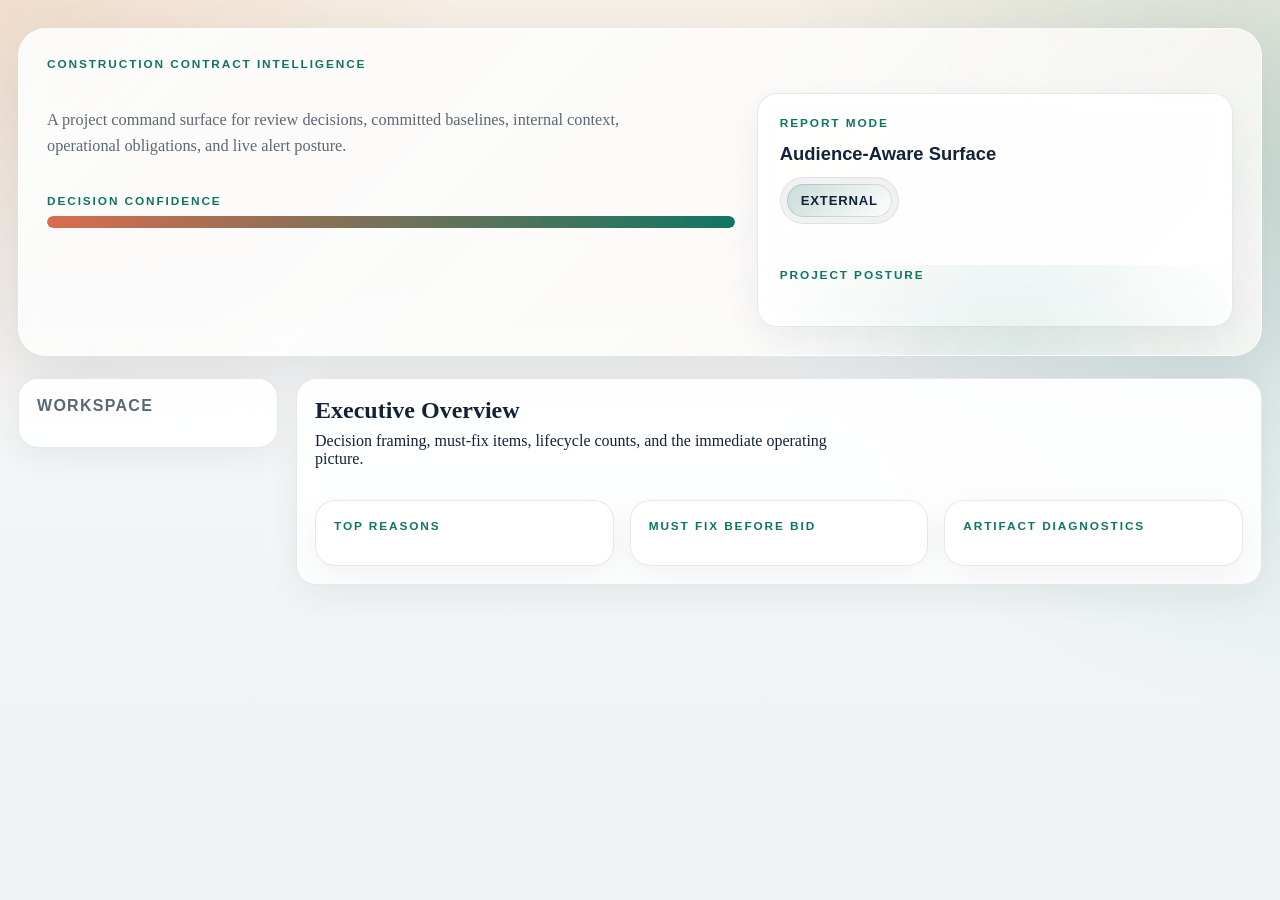
==== demo_site/generated/cases/caltrans_cmgc_context/dashboard.html @ 8128413a "DemoSurface" ====
<!DOCTYPE html>
<html lang="en">
<head>
  <meta charset="utf-8">
  <meta name="viewport" content="width=device-width, initial-scale=1">
  <title>Contract Intelligence Dashboard</title>
  <style>
    :root {
      color-scheme: light;
      --sand: #f4efe6;
      --paper: #fbf8f2;
      --panel: rgba(255, 255, 255, 0.92);
      --panel-strong: #ffffff;
      --ink: #132238;
      --muted: #5c6874;
      --line: rgba(19, 34, 56, 0.10);
      --accent: #0f7662;
      --accent-2: #c96b2c;
      --risk: #9e2a2b;
      --warn: #a16207;
      --glow: rgba(15, 118, 98, 0.18);
      --shadow: 0 18px 60px rgba(19, 34, 56, 0.10);
      --radius-xl: 28px;
      --radius-lg: 20px;
      --radius-md: 14px;
    }

    * { box-sizing: border-box; }

    body {
      margin: 0;
      color: var(--ink);
      background:
        radial-gradient(circle at 0% 0%, rgba(201, 107, 44, 0.14), transparent 30%),
        radial-gradient(circle at 100% 20%, rgba(15, 118, 98, 0.18), transparent 36%),
        linear-gradient(180deg, #f7f0e6 0%, #f4f6f7 44%, #eef2f3 100%);
      font-family: "Iowan Old Style", "Palatino Linotype", Georgia, serif;
      min-height: 100vh;
    }

    .shell {
      max-width: 1440px;
      margin: 0 auto;
      padding: 28px 18px 56px;
    }

    .masthead {
      position: relative;
      overflow: hidden;
      background:
        linear-gradient(135deg, rgba(255,255,255,0.90), rgba(255,255,255,0.74)),
        linear-gradient(135deg, rgba(15,118,98,0.08), rgba(201,107,44,0.10));
      border: 1px solid rgba(255,255,255,0.65);
      border-radius: var(--radius-xl);
      box-shadow: var(--shadow);
      padding: 28px;
      backdrop-filter: blur(12px);
    }

    .masthead::after {
      content: "";
      position: absolute;
      inset: auto -10% -40% 50%;
      height: 220px;
      background: radial-gradient(circle, rgba(15,118,98,0.10), transparent 65%);
      pointer-events: none;
    }

    .eyebrow {
      font: 700 0.74rem/1.2 "Avenir Next", "Segoe UI Variable Display", sans-serif;
      letter-spacing: 0.16em;
      text-transform: uppercase;
      color: var(--accent);
      margin-bottom: 14px;
    }

    h1, h2, h3 {
      margin: 0;
      color: var(--ink);
    }

    h1 {
      font: 700 clamp(2.2rem, 5vw, 4.2rem)/0.94 "Avenir Next Condensed", "Avenir Next", "Segoe UI Variable Display", sans-serif;
      letter-spacing: -0.04em;
      max-width: 12ch;
    }

    .lead {
      margin-top: 14px;
      max-width: 72ch;
      color: var(--muted);
      font-size: 1.02rem;
      line-height: 1.6;
    }

    .hero-grid {
      display: grid;
      grid-template-columns: minmax(0, 1.3fr) minmax(320px, 0.9fr);
      gap: 22px;
      margin-top: 22px;
    }

    .hero-panel,
    .card,
    .workspace,
    .subpanel {
      background: var(--panel);
      border: 1px solid var(--line);
      border-radius: var(--radius-lg);
      box-shadow: 0 10px 35px rgba(19, 34, 56, 0.06);
      backdrop-filter: blur(10px);
    }

    .hero-panel {
      padding: 22px;
      min-height: 100%;
    }

    .kpis {
      display: grid;
      grid-template-columns: repeat(4, minmax(0, 1fr));
      gap: 14px;
      margin-top: 22px;
    }

    .kpi {
      padding: 18px;
      border-radius: var(--radius-md);
      background: linear-gradient(180deg, rgba(255,255,255,0.96), rgba(255,255,255,0.80));
      border: 1px solid rgba(19, 34, 56, 0.08);
    }

    .kpi .value {
      font: 700 1.9rem/1 "Avenir Next", "Segoe UI Variable Display", sans-serif;
      letter-spacing: -0.04em;
      margin-bottom: 6px;
    }

    .kpi .label {
      color: var(--muted);
      font: 600 0.86rem/1.3 "Avenir Next", "Segoe UI Variable Display", sans-serif;
      text-transform: uppercase;
      letter-spacing: 0.08em;
    }

    .badge-row {
      display: flex;
      flex-wrap: wrap;
      gap: 10px;
      margin-top: 16px;
    }

    .badge {
      display: inline-flex;
      align-items: center;
      gap: 8px;
      padding: 9px 14px;
      border-radius: 999px;
      font: 700 0.8rem/1 "Avenir Next", "Segoe UI Variable Display", sans-serif;
      letter-spacing: 0.05em;
      text-transform: uppercase;
      background: rgba(255,255,255,0.88);
      border: 1px solid rgba(19, 34, 56, 0.08);
    }

    .badge.risk { color: var(--risk); }
    .badge.warn { color: var(--warn); }
    .badge.good { color: var(--accent); }

    .mode-switch {
      display: inline-flex;
      gap: 8px;
      padding: 6px;
      border-radius: 999px;
      background: rgba(19,34,56,0.06);
      border: 1px solid rgba(19,34,56,0.08);
      margin-bottom: 10px;
    }

    .mode-button {
      appearance: none;
      border: 0;
      background: transparent;
      color: var(--muted);
      padding: 10px 14px;
      border-radius: 999px;
      cursor: pointer;
      font: 700 0.82rem/1 "Avenir Next", "Segoe UI Variable Display", sans-serif;
      text-transform: uppercase;
      letter-spacing: 0.06em;
      transition: background 150ms ease, color 150ms ease, transform 150ms ease;
    }

    .mode-button:hover {
      transform: translateY(-1px);
    }

    .mode-button.is-active {
      background: linear-gradient(135deg, rgba(15,118,98,0.18), rgba(255,255,255,0.95));
      color: var(--ink);
      box-shadow: inset 0 0 0 1px rgba(15,118,98,0.18);
    }

    .mode-caption {
      color: var(--muted);
      font: 500 0.92rem/1.5 "Avenir Next", "Segoe UI Variable Text", sans-serif;
      margin: 0 0 16px;
    }

    .summary-strip {
      display: flex;
      flex-wrap: wrap;
      gap: 10px;
      margin-bottom: 18px;
    }

    .summary-pill {
      display: inline-flex;
      align-items: center;
      gap: 8px;
      padding: 10px 12px;
      border-radius: 14px;
      background: rgba(255,255,255,0.86);
      border: 1px solid rgba(19,34,56,0.08);
      font: 700 0.8rem/1 "Avenir Next", "Segoe UI Variable Display", sans-serif;
      color: var(--ink);
    }

    .confidence-wrap {
      margin-top: 18px;
    }

    .confidence-track {
      height: 12px;
      border-radius: 999px;
      background: linear-gradient(90deg, rgba(158,42,43,0.16), rgba(201,107,44,0.18), rgba(15,118,98,0.18));
      overflow: hidden;
    }

    .confidence-fill {
      height: 100%;
      border-radius: inherit;
      background: linear-gradient(90deg, #d86d4f, #0f7662);
      box-shadow: 0 0 28px var(--glow);
    }

    .layout {
      display: grid;
      grid-template-columns: 260px minmax(0, 1fr);
      gap: 18px;
      margin-top: 22px;
      align-items: start;
    }

    .rail {
      position: sticky;
      top: 18px;
      padding: 18px;
    }

    .rail h2 {
      font: 700 1rem/1.1 "Avenir Next", "Segoe UI Variable Display", sans-serif;
      margin-bottom: 14px;
      text-transform: uppercase;
      letter-spacing: 0.08em;
      color: var(--muted);
    }

    .nav-list {
      display: grid;
      gap: 10px;
    }

    .nav-button {
      appearance: none;
      border: 1px solid rgba(19, 34, 56, 0.08);
      border-radius: 16px;
      background: rgba(255,255,255,0.75);
      padding: 14px 16px;
      text-align: left;
      cursor: pointer;
      color: var(--ink);
      font: 700 0.92rem/1.2 "Avenir Next", "Segoe UI Variable Display", sans-serif;
      transition: transform 160ms ease, background 160ms ease, border-color 160ms ease;
    }

    .nav-button small {
      display: block;
      margin-top: 6px;
      color: var(--muted);
      font: 500 0.76rem/1.4 "Avenir Next", "Segoe UI Variable Display", sans-serif;
      text-transform: uppercase;
      letter-spacing: 0.06em;
    }

    .nav-button:hover,
    .nav-button[aria-selected="true"] {
      transform: translateX(3px);
      background: linear-gradient(135deg, rgba(15,118,98,0.12), rgba(255,255,255,0.92));
      border-color: rgba(15,118,98,0.28);
    }

    .workspace {
      overflow: hidden;
      padding: 18px;
    }

    body[data-report-mode="external"] [data-internal-only="true"] {
      display: none !important;
    }

    .view {
      display: none;
      animation: rise 220ms ease;
    }

    .view.active {
      display: block;
    }

    @keyframes rise {
      from { opacity: 0; transform: translateY(6px); }
      to { opacity: 1; transform: translateY(0); }
    }

    .section-head {
      display: flex;
      align-items: flex-end;
      justify-content: space-between;
      gap: 14px;
      margin-bottom: 16px;
    }

    .section-head p {
      margin: 8px 0 0;
      max-width: 70ch;
    }

    .control-row {
      display: flex;
      flex-wrap: wrap;
      gap: 10px;
      margin-bottom: 16px;
    }

    .control-row input,
    .control-row select {
      appearance: none;
      border: 1px solid rgba(19,34,56,0.12);
      background: rgba(255,255,255,0.95);
      border-radius: 12px;
      padding: 12px 14px;
      font: 500 0.92rem/1 "Avenir Next", "Segoe UI Variable Text", sans-serif;
      color: var(--ink);
      min-width: 180px;
    }

    .chip-row {
      display: flex;
      flex-wrap: wrap;
      gap: 10px;
    }

    .chip {
      border-radius: 999px;
      padding: 8px 12px;
      background: rgba(15,118,98,0.08);
      border: 1px solid rgba(15,118,98,0.14);
      font: 700 0.76rem/1 "Avenir Next", "Segoe UI Variable Display", sans-serif;
      text-transform: uppercase;
      letter-spacing: 0.05em;
      color: var(--accent);
    }

    .grid-2,
    .grid-3 {
      display: grid;
      gap: 16px;
    }

    .grid-2 {
      grid-template-columns: repeat(2, minmax(0, 1fr));
    }

    .grid-3 {
      grid-template-columns: repeat(3, minmax(0, 1fr));
    }

    .detail-layout {
      display: grid;
      grid-template-columns: minmax(0, 1.3fr) minmax(320px, 0.9fr);
      gap: 16px;
      align-items: start;
    }

    .stat-card {
      padding: 18px;
      border-radius: 18px;
      background: linear-gradient(180deg, rgba(255,255,255,0.95), rgba(255,255,255,0.78));
      border: 1px solid rgba(19,34,56,0.08);
    }

    .stat-card .number {
      font: 700 2rem/1 "Avenir Next", "Segoe UI Variable Display", sans-serif;
      letter-spacing: -0.05em;
    }

    .stack {
      display: grid;
      gap: 14px;
    }

    .finding,
    .timeline-item,
    .obligation-card,
    .signal-card,
    .alert-card,
    .doc-card,
    .review-card,
    .detail-card {
      border: 1px solid rgba(19,34,56,0.08);
      border-radius: 18px;
      background: rgba(255,255,255,0.88);
      padding: 16px;
    }

    .finding h3,
    .timeline-item h3,
    .obligation-card h3,
    .signal-card h3,
    .alert-card h3,
    .doc-card h3,
    .review-card h3,
    .detail-card h3 {
      font: 700 1rem/1.25 "Avenir Next", "Segoe UI Variable Display", sans-serif;
      margin-bottom: 8px;
    }

    .interactive-card {
      cursor: pointer;
      transition: transform 140ms ease, box-shadow 140ms ease, border-color 140ms ease;
    }

    .interactive-card:hover {
      transform: translateY(-1px);
      border-color: rgba(15,118,98,0.22);
      box-shadow: 0 12px 28px rgba(19,34,56,0.08);
    }

    .interactive-card.active {
      border-color: rgba(15,118,98,0.32);
      box-shadow: 0 14px 34px rgba(15,118,98,0.12);
      background: linear-gradient(180deg, rgba(255,255,255,0.98), rgba(236,248,245,0.92));
    }

    .meta {
      display: flex;
      flex-wrap: wrap;
      gap: 8px;
      margin-bottom: 10px;
    }

    .meta span {
      display: inline-flex;
      align-items: center;
      padding: 6px 10px;
      border-radius: 999px;
      background: rgba(19,34,56,0.05);
      color: var(--muted);
      font: 700 0.72rem/1 "Avenir Next", "Segoe UI Variable Display", sans-serif;
      text-transform: uppercase;
      letter-spacing: 0.05em;
    }

    .severity-critical { color: var(--risk); }
    .severity-high { color: var(--risk); }
    .severity-medium { color: var(--warn); }
    .severity-low { color: var(--accent); }

    .timeline {
      position: relative;
      padding-left: 20px;
    }

    .timeline::before {
      content: "";
      position: absolute;
      left: 5px;
      top: 0;
      bottom: 0;
      width: 2px;
      background: linear-gradient(180deg, rgba(15,118,98,0.26), rgba(201,107,44,0.24));
    }

    .timeline-item {
      position: relative;
      margin-left: 16px;
    }

    .timeline-item::before {
      content: "";
      position: absolute;
      left: -25px;
      top: 18px;
      width: 12px;
      height: 12px;
      border-radius: 999px;
      background: var(--accent);
      box-shadow: 0 0 0 6px rgba(15,118,98,0.12);
    }

    .columns {
      display: grid;
      grid-template-columns: repeat(4, minmax(0, 1fr));
      gap: 12px;
    }

    .column {
      border-radius: 18px;
      padding: 14px;
      background: linear-gradient(180deg, rgba(255,255,255,0.82), rgba(255,255,255,0.64));
      border: 1px solid rgba(19,34,56,0.08);
      min-height: 220px;
    }

    .column h3 {
      margin-bottom: 10px;
    }

    .column .stack {
      gap: 10px;
    }

    .detail-panel {
      position: sticky;
      top: 18px;
      border-radius: 20px;
      padding: 18px;
      background: linear-gradient(180deg, rgba(255,255,255,0.94), rgba(249,252,251,0.82));
      border: 1px solid rgba(19,34,56,0.08);
      box-shadow: 0 16px 40px rgba(19,34,56,0.08);
    }

    .detail-divider {
      height: 1px;
      background: rgba(19,34,56,0.10);
      margin: 16px 0;
    }

    .detail-list {
      display: grid;
      gap: 10px;
      padding-left: 18px;
      margin: 0;
      color: var(--muted);
    }

    .detail-list li {
      line-height: 1.5;
    }

    .review-form {
      display: grid;
      gap: 12px;
    }

    .review-form label {
      display: grid;
      gap: 6px;
      font: 700 0.78rem/1.25 "Avenir Next", "Segoe UI Variable Display", sans-serif;
      text-transform: uppercase;
      letter-spacing: 0.06em;
      color: var(--muted);
    }

    .review-form input,
    .review-form select,
    .review-form textarea {
      width: 100%;
      appearance: none;
      border: 1px solid rgba(19,34,56,0.12);
      background: rgba(255,255,255,0.96);
      border-radius: 12px;
      padding: 12px 14px;
      font: 500 0.92rem/1.35 "Avenir Next", "Segoe UI Variable Text", sans-serif;
      color: var(--ink);
    }

    .review-form textarea {
      min-height: 88px;
      resize: vertical;
    }

    .inline-actions {
      display: flex;
      flex-wrap: wrap;
      gap: 10px;
    }

    .action-button {
      appearance: none;
      border: 1px solid rgba(15,118,98,0.18);
      background: linear-gradient(135deg, rgba(15,118,98,0.12), rgba(255,255,255,0.94));
      color: var(--ink);
      border-radius: 12px;
      padding: 10px 14px;
      cursor: pointer;
      font: 700 0.82rem/1 "Avenir Next", "Segoe UI Variable Display", sans-serif;
      text-transform: uppercase;
      letter-spacing: 0.06em;
    }

    .action-button.subtle {
      border-color: rgba(19,34,56,0.10);
      background: rgba(255,255,255,0.90);
    }

    .note {
      margin: 0;
      color: var(--muted);
      font: 500 0.88rem/1.5 "Avenir Next", "Segoe UI Variable Text", sans-serif;
    }

    .doc-table {
      width: 100%;
      border-collapse: collapse;
      background: rgba(255,255,255,0.84);
      border-radius: 18px;
      overflow: hidden;
      border: 1px solid rgba(19,34,56,0.08);
    }

    .doc-table th,
    .doc-table td {
      padding: 12px 14px;
      text-align: left;
      border-bottom: 1px solid rgba(19,34,56,0.08);
      font-family: "Avenir Next", "Segoe UI Variable Text", sans-serif;
      font-size: 0.92rem;
    }

    .doc-table th {
      color: var(--muted);
      font-size: 0.78rem;
      text-transform: uppercase;
      letter-spacing: 0.08em;
    }

    .empty {
      padding: 28px 20px;
      text-align: center;
      color: var(--muted);
      border: 1px dashed rgba(19,34,56,0.16);
      border-radius: 18px;
      background: rgba(255,255,255,0.54);
    }

    @media (max-width: 1120px) {
      .hero-grid,
      .layout,
      .grid-2,
      .grid-3,
      .columns,
      .detail-layout {
        grid-template-columns: 1fr;
      }
      .kpis {
        grid-template-columns: repeat(2, minmax(0, 1fr));
      }
      .rail {
        position: static;
      }
    }

    @media (max-width: 700px) {
      .shell {
        padding: 18px 12px 42px;
      }
      .masthead,
      .hero-panel,
      .workspace {
        padding: 16px;
      }
      .kpis {
        grid-template-columns: 1fr;
      }
      .mode-switch,
      .summary-strip,
      .inline-actions {
        width: 100%;
      }
      .control-row input,
      .control-row select {
        width: 100%;
      }
    }
  </style>
</head>
<body data-report-mode="internal">
  <div class="shell">
    <section class="masthead">
      <div class="eyebrow">Construction Contract Intelligence</div>
      <div class="hero-grid">
        <div>
          <h1 id="project-title"></h1>
          <p class="lead" id="hero-lead">
            A project command surface for review decisions, committed baselines, internal context,
            operational obligations, and live alert posture.
          </p>
          <div class="badge-row" id="hero-badges"></div>
          <div id="local-cache-warning" style="margin-top:14px;"></div>
          <div class="confidence-wrap">
            <div class="eyebrow" style="margin-bottom:8px;">Decision Confidence</div>
            <div class="confidence-track"><div class="confidence-fill" id="confidence-fill"></div></div>
          </div>
        </div>
        <div class="hero-panel">
          <div class="section-head" style="margin-bottom:12px;">
            <div>
              <div class="eyebrow">Report Mode</div>
              <h2 style="font:700 1.15rem/1.1 'Avenir Next', 'Segoe UI Variable Display', sans-serif;">Audience-Aware Surface</h2>
            </div>
          </div>
          <div class="mode-switch" id="report-mode-switch">
            <button class="mode-button is-active" data-report-mode-control="external">External</button>
          </div>
          <p class="mode-caption" id="mode-caption"></p>
          <div class="summary-strip" id="review-snapshot"></div>
          <div class="eyebrow">Project Posture</div>
          <div class="kpis" id="kpis"></div>
        </div>
      </div>
    </section>

    <section class="layout">
      <aside class="rail card">
        <h2>Workspace</h2>
        <div class="nav-list" id="nav-list"></div>
      </aside>

      <section class="workspace">
        <div class="view active" data-view="overview">
          <div class="section-head">
            <div>
              <h2>Executive Overview</h2>
              <p>Decision framing, must-fix items, lifecycle counts, and the immediate operating picture.</p>
            </div>
          </div>
          <div class="grid-3" id="overview-stats"></div>
          <div class="grid-3" style="margin-top:16px;">
            <div class="subpanel" style="padding:18px;">
              <div class="eyebrow">Top Reasons</div>
              <div class="stack" id="top-reasons"></div>
            </div>
            <div class="subpanel" style="padding:18px;">
              <div class="eyebrow">Must Fix Before Bid</div>
              <div class="stack" id="must-fix"></div>
            </div>
            <div class="subpanel" style="padding:18px;">
              <div class="eyebrow">Artifact Diagnostics</div>
              <div class="stack" id="artifact-diagnostics"></div>
            </div>
          </div>
        </div>

        <div class="view" data-view="decision">
          <div class="section-head">
            <div>
              <h2>Decision And Risk Posture</h2>
              <p>Severity distribution, recommendation framing, and the combined commercial, insurance, and compliance picture.</p>
            </div>
          </div>
          <div class="grid-2">
            <div class="subpanel" style="padding:18px;">
              <div class="eyebrow">Severity Mix</div>
              <div class="grid-2" id="severity-mix"></div>
            </div>
            <div class="subpanel" style="padding:18px;">
              <div class="eyebrow">Lifecycle Summary</div>
              <div id="decision-summary-table"></div>
            </div>
          </div>
        </div>

        <div class="view" data-view="review" data-internal-only="true">
          <div class="section-head">
            <div>
              <h2>Human Review Board</h2>
              <p>Capture operator dispositions, triage unresolved items, and keep a durable review log alongside the generated analysis.</p>
            </div>
          </div>
          <p class="mode-caption" id="review-sync-note"></p>
          <div class="grid-3" id="review-stats"></div>
          <div class="grid-2" style="margin-top:16px;">
            <div class="subpanel" style="padding:18px;">
              <div class="eyebrow">Saved Review Actions</div>
              <div class="stack" id="review-board"></div>
            </div>
            <div class="subpanel" style="padding:18px;">
              <div class="eyebrow">Outstanding Review Queue</div>
              <div class="stack" id="review-candidates"></div>
            </div>
          </div>
        </div>

        <div class="view" data-view="findings">
          <div class="section-head">
            <div>
              <h2>Findings Workspace</h2>
              <p>Search, filter, and scan the latest commercial, insurance, and compliance findings.</p>
            </div>
          </div>
          <div class="control-row">
            <input id="finding-query" type="search" placeholder="Search findings, categories, or recommendations">
            <select id="finding-severity">
              <option value="all">All severities</option>
              <option value="critical">Critical</option>
              <option value="high">High</option>
              <option value="medium">Medium</option>
              <option value="low">Low</option>
            </select>
            <select id="finding-source">
              <option value="all">All source groups</option>
              <option value="commercial">Commercial</option>
              <option value="insurance">Insurance</option>
              <option value="compliance">Compliance</option>
            </select>
          </div>
          <div class="detail-layout">
            <div class="stack" id="findings-list"></div>
            <aside class="detail-panel">
              <div class="eyebrow">Selected Finding</div>
              <div class="stack" id="finding-detail"></div>
              <div class="detail-divider" data-internal-only="true"></div>
              <div class="eyebrow" data-internal-only="true">Review Action</div>
              <div id="finding-review-form" data-internal-only="true"></div>
            </aside>
          </div>
        </div>

        <div class="view" data-view="obligations">
          <div class="section-head">
            <div>
              <h2>Obligations And Alerts</h2>
              <p>Track the current committed baseline and its live monitoring status by queue, not by raw JSON.</p>
            </div>
          </div>
          <div class="control-row">
            <input id="obligation-query" type="search" placeholder="Search obligations or owners">
            <select id="obligation-status">
              <option value="all">All statuses</option>
              <option value="pending">Pending</option>
              <option value="due">Due</option>
              <option value="late">Late</option>
              <option value="satisfied">Satisfied</option>
            </select>
          </div>
          <div class="detail-layout">
            <div>
              <div class="columns" id="obligation-columns"></div>
              <div style="margin-top:18px;" class="stack" id="alerts-list"></div>
            </div>
            <aside class="detail-panel">
              <div class="eyebrow">Selected Obligation</div>
              <div class="stack" id="obligation-detail"></div>
              <div class="detail-divider" data-internal-only="true"></div>
              <div class="eyebrow" data-internal-only="true">Review Action</div>
              <div id="obligation-review-form" data-internal-only="true"></div>
            </aside>
          </div>
        </div>

        <div class="view" data-view="context" data-internal-only="true">
          <div class="section-head">
            <div>
              <h2>Internal Context Signals</h2>
              <p>Budget, board, audit, funding, and status signals that shape internal strategy without becoming outward-facing report language.</p>
            </div>
          </div>
          <div class="grid-2">
            <div class="subpanel" style="padding:18px;">
              <div class="eyebrow">Signal Levels</div>
              <div class="grid-2" id="context-metrics"></div>
            </div>
            <div class="subpanel" style="padding:18px;">
              <div class="eyebrow">Context Notes</div>
              <ul id="context-notes"></ul>
            </div>
          </div>
          <div class="stack" style="margin-top:16px;" id="context-signals"></div>
        </div>

        <div class="view" data-view="procurement">
          <div class="section-head">
            <div>
              <h2>Procurement And Outcome Profile</h2>
              <p>Delivery structure, clause families, governance traces, and what has happened in the project record so far.</p>
            </div>
          </div>
          <div class="grid-2">
            <div class="subpanel" style="padding:18px;">
              <div class="eyebrow">Procurement Profile</div>
              <div id="procurement-table"></div>
              <div class="chip-row" id="clause-family-chips" style="margin-top:14px;"></div>
            </div>
            <div class="subpanel" style="padding:18px;">
              <div class="eyebrow">Outcome Signals</div>
              <div class="stack" id="outcome-events"></div>
            </div>
          </div>
        </div>

        <div class="view" data-view="documents">
          <div class="section-head">
            <div>
              <h2>Document Inventory</h2>
              <p>Every document the latest run saw, with type, text readiness, and clause coverage.</p>
            </div>
          </div>
          <table class="doc-table">
            <thead>
              <tr>
                <th>Document</th>
                <th>Type</th>
                <th>Text source</th>
                <th>Text quality</th>
                <th>Clauses</th>
                <th>Required</th>
              </tr>
            </thead>
            <tbody id="documents-table"></tbody>
          </table>
        </div>

        <div class="view" data-view="history">
          <div class="section-head">
            <div>
              <h2>Lifecycle Timeline</h2>
              <p>See how the case moved from review into commitment and then into monitoring.</p>
            </div>
          </div>
          <div class="timeline" id="timeline"></div>
        </div>
      </section>
    </section>
  </div>

  <script>
    const dashboardData = {"project_id": "caltrans-cmgc-context", "project_path": null, "case_record": {"project_id": "caltrans-cmgc-context", "latest_run_id": "run_20260330T034202343601Z", "latest_analysis_perspective": "vendor", "latest_recommendation": "go_with_conditions", "latest_overall_risk": "high", "latest_agreement_type": "cmgc_preconstruction_services", "latest_project_sector": "bridges", "latest_outcome_status": "scope_rescope", "total_runs": 1, "run_history": [{"run_id": "run_20260330T034202343601Z", "run_type": "bid_review", "analysis_perspective": "vendor", "created_at": "2026-03-30T03:42:02.343601Z", "recommendation": "go_with_conditions", "overall_risk": "high", "artifact_count": 11}], "latest_commit_id": "commit_20260330T034202349149Z", "total_commits": 1, "latest_obligations_count": 3, "commit_history": [{"commit_id": "commit_20260330T034202349149Z", "analysis_perspective": "vendor", "created_at": "2026-03-30T03:42:02.349149Z", "source_run_id": "run_20260330T034202343601Z", "obligations_count": 3, "accepted_risks_count": 2, "negotiated_changes_count": 0}], "latest_monitoring_run_id": "monitor_20260330T034202351898Z", "total_monitoring_runs": 1, "monitoring_history": [{"run_id": "monitor_20260330T034202351898Z", "created_at": "2026-03-30T03:42:02.351898Z", "source_commit_id": "commit_20260330T034202349149Z", "alerts_count": 2, "due_count": 1, "late_count": 1, "satisfied_count": 1}]}, "latest_run": {"run_id": "run_20260330T034202343601Z", "project_id": "caltrans-cmgc-context", "created_at": "2026-03-30T03:42:02.343601Z", "decision_summary": {"project_id": "caltrans-cmgc-context", "analysis_perspective": "vendor", "recommendation": "go_with_conditions", "overall_risk": "high", "confidence": 0.76, "top_reasons": ["CMGC pricing off-ramp may leave preconstruction effort stranded", "Additional-insured requirement needs broker review", "Appropriation contingency can trigger downscope or cancellation risk"], "must_fix_before_bid": ["Clarify recovery if the GMP is rejected and confirm that preconstruction services are fully compensable on their own.", "Confirm endorsement form and limit the requirement to ongoing/completed operations as appropriate."], "human_review_required": true}, "document_inventory": {"project_id": "caltrans-cmgc-context", "analysis_perspective": "vendor", "documents": [{"document_id": "doc_2a8e2c8ee6", "filename": "Board Resolution.md", "document_type": "board_record", "required_for_bid_review": false, "text_available": true, "text_source": "plain_text", "text_quality": "medium", "clause_count": 1}, {"document_id": "doc_914932d86c", "filename": "General Conditions.md", "document_type": "general_conditions", "required_for_bid_review": true, "text_available": true, "text_source": "plain_text", "text_quality": "medium", "clause_count": 1}, {"document_id": "doc_6f78fa0858", "filename": "Insurance Requirements.md", "document_type": "insurance_requirements", "required_for_bid_review": true, "text_available": true, "text_source": "plain_text", "text_quality": "medium", "clause_count": 1}, {"document_id": "doc_2b13cd1fb4", "filename": "Prime Contract Agreement.md", "document_type": "prime_contract", "required_for_bid_review": true, "text_available": true, "text_source": "plain_text", "text_quality": "high", "clause_count": 5}, {"document_id": "doc_9ea62dd2ed", "filename": "Project Status Dashboard.md", "document_type": "project_status", "required_for_bid_review": false, "text_available": true, "text_source": "plain_text", "text_quality": "medium", "clause_count": 1}, {"document_id": "doc_dab4eba677", "filename": "Proposed Budget FY2027.md", "document_type": "budget_document", "required_for_bid_review": false, "text_available": true, "text_source": "plain_text", "text_quality": "medium", "clause_count": 1}, {"document_id": "doc_11a0e4bfd7", "filename": "RFQ Procurement Package.md", "document_type": "procurement_document", "required_for_bid_review": false, "text_available": true, "text_source": "plain_text", "text_quality": "medium", "clause_count": 1}], "missing_required_documents": []}, "procurement_profile": {"project_id": "caltrans-cmgc-context", "agreement_type": "cmgc_preconstruction_services", "project_sector": "bridges", "payment_mechanism": "guaranteed_maximum_price", "procurement_method": "qbs_or_rfq", "public_text_quality": "structured_or_searchable", "governance_artifacts_present": ["board_minutes", "project_status", "settlement_resolution"], "detected_clause_families": ["appropriation_limit", "gmp_offramp", "independent_cost_estimator", "open_book_cost_model", "public_records_handling", "reporting_wbs"], "evidence": [{"document_id": "doc_2b13cd1fb4", "location": "Prime Contract Agreement.md:L1", "excerpt": "reconstruction Services Contract does not obligate the owner to award construction services. If the guaranteed maximum price is not accepted, the owner may re-advertise the work."}, {"document_id": "doc_2b13cd1fb4", "location": "Prime Contract Agreement.md:L5", "excerpt": "Section 2 Funding This agreement is subject to availability of funds appropriated through the Budget Act."}, {"document_id": "doc_2b13cd1fb4", "location": "Prime Contract Agreement.md:L8", "excerpt": "Section 3 Open Book Contractor shall maintain open-book cost model records. If the agency receives a Public Records Act"}, {"document_id": "doc_2b13cd1fb4", "location": "Prime Contract Agreement.md:L11", "excerpt": "Section 4 Estimate Reconciliation Owner may retain an Independent Cost Estimator (ICE) to reconcile estimates."}, {"document_id": "doc_2b13cd1fb4", "location": "Prime Contract Agreement.md:L14", "excerpt": "Section 5 Reporting Contractor shall provide monthly progress reports by Work Breakdown Structure (WBS)."}], "notes": ["Package includes governance or status records that can support outcome-aware contract analysis.", "CMGC-style preconstruction language was detected; later GMP and construction-award decisions should be tracked separately."]}, "outcome_evidence": {"project_id": "caltrans-cmgc-context", "outcome_status": "scope_rescope", "governance_artifacts_present": ["board_minutes", "project_status", "settlement_resolution"], "events": [{"event_type": "award", "impact_types": [], "summary": "Award activity appears documented in the supplied package.", "confidence": 0.72, "source_document_type": "project_status", "evidence_source_type": "project_dashboard", "evidence": [{"document_id": "doc_9ea62dd2ed", "location": "Project Status Dashboard.md:paragraph_1", "excerpt": "Project awarded in 2025. Estimated completion 2026. 45 percent complete."}]}, {"event_type": "project_status_update", "impact_types": [], "summary": "A project status or progress update appears documented in the supplied package.", "confidence": 0.72, "source_document_type": "project_status", "evidence_source_type": "project_dashboard", "evidence": [{"document_id": "doc_9ea62dd2ed", "location": "Project Status Dashboard.md:paragraph_1", "excerpt": "Project awarded in 2025. Estimated completion 2026. 45 percent complete."}]}, {"event_type": "change_order", "impact_types": ["scope_change"], "summary": "Change-order activity appears documented in the supplied package.", "confidence": 0.72, "source_document_type": "board_record", "evidence_source_type": "council_resolution", "evidence": [{"document_id": "doc_2a8e2c8ee6", "location": "Board Resolution.md:paragraph_1", "excerpt": "Resolution approving Change Order No. 4 and settlement agreement because of cost escalation and budget shortfall."}]}, {"event_type": "settlement", "impact_types": ["scope_change", "cost_overrun"], "summary": "Settlement or release activity appears documented in the supplied package.", "confidence": 0.72, "source_document_type": "board_record", "evidence_source_type": "council_resolution", "evidence": [{"document_id": "doc_2a8e2c8ee6", "location": "Board Resolution.md:paragraph_1", "excerpt": "Resolution approving Change Order No. 4 and settlement agreement because of cost escalation and budget shortfall."}]}, {"event_type": "scope_change", "impact_types": ["scope_change", "cost_overrun"], "summary": "Rescoping or cost-escalation activity appears documented in the supplied package.", "confidence": 0.72, "source_document_type": "board_record", "evidence_source_type": "council_resolution", "evidence": [{"document_id": "doc_2a8e2c8ee6", "location": "Board Resolution.md:paragraph_1", "excerpt": "Resolution approving Change Order No. 4 and settlement agreement because of cost escalation and budget shortfall."}]}], "coverage_gaps": [], "monitoring_recommendations": ["Track GMP acceptance, independent cost-estimate reconciliation, and any owner decision to re-advertise or defer construction award.", "Preserve later change-order and settlement records because those documents are often the best public evidence of delivery stress."]}, "obligations_count": 3, "context_profile": {"signals": [], "notes": ["Internal-only context is intentionally omitted from the external artifact."], "internal_only": false}, "latest_commit": {"commit_id": "commit_20260330T034202349149Z", "project_id": "caltrans-cmgc-context", "created_at": "2026-03-30T03:42:02.349149Z", "source_run_id": "run_20260330T034202343601Z", "decision_summary": {"project_id": "caltrans-cmgc-context", "analysis_perspective": "vendor", "recommendation": "go_with_conditions", "overall_risk": "high", "confidence": 0.76, "top_reasons": ["CMGC pricing off-ramp may leave preconstruction effort stranded", "Additional-insured requirement needs broker review", "Appropriation contingency can trigger downscope or cancellation risk"], "must_fix_before_bid": ["Clarify recovery if the GMP is rejected and confirm that preconstruction services are fully compensable on their own.", "Confirm endorsement form and limit the requirement to ongoing/completed operations as appropriate."], "human_review_required": true}, "procurement_profile": {"project_id": "caltrans-cmgc-context", "agreement_type": "cmgc_preconstruction_services", "project_sector": "bridges", "payment_mechanism": "guaranteed_maximum_price", "procurement_method": "qbs_or_rfq", "public_text_quality": "structured_or_searchable", "governance_artifacts_present": ["board_minutes", "project_status", "settlement_resolution"], "detected_clause_families": ["appropriation_limit", "gmp_offramp", "independent_cost_estimator", "open_book_cost_model", "public_records_handling", "reporting_wbs"], "evidence": [{"document_id": "doc_2b13cd1fb4", "location": "Prime Contract Agreement.md:L1", "excerpt": "reconstruction Services Contract does not obligate the owner to award construction services. If the guaranteed maximum price is not accepted, the owner may re-advertise the work."}, {"document_id": "doc_2b13cd1fb4", "location": "Prime Contract Agreement.md:L5", "excerpt": "Section 2 Funding This agreement is subject to availability of funds appropriated through the Budget Act."}, {"document_id": "doc_2b13cd1fb4", "location": "Prime Contract Agreement.md:L8", "excerpt": "Section 3 Open Book Contractor shall maintain open-book cost model records. If the agency receives a Public Records Act"}, {"document_id": "doc_2b13cd1fb4", "location": "Prime Contract Agreement.md:L11", "excerpt": "Section 4 Estimate Reconciliation Owner may retain an Independent Cost Estimator (ICE) to reconcile estimates."}, {"document_id": "doc_2b13cd1fb4", "location": "Prime Contract Agreement.md:L14", "excerpt": "Section 5 Reporting Contractor shall provide monthly progress reports by Work Breakdown Structure (WBS)."}], "notes": ["Package includes governance or status records that can support outcome-aware contract analysis.", "CMGC-style preconstruction language was detected; later GMP and construction-award decisions should be tracked separately."]}, "outcome_status": "scope_rescope", "negotiated_changes": [], "obligations_count": 3}, "latest_monitoring": {"run_id": "monitor_20260330T034202351898Z", "project_id": "caltrans-cmgc-context", "created_at": "2026-03-30T03:42:02.351898Z", "source_commit_id": "commit_20260330T034202349149Z", "as_of_date": "2026-03-29", "monitored_obligations": [{"obligation_id": "obl_c4209290ab70", "title": "Provide required notice within 10 business days", "source_clause": "General Conditions.md::General Conditions.md:paragraph_1", "owner_role": "project_manager", "severity_if_missed": "high", "status": "late", "summary": "Reference-demo monitoring marks this obligation as overdue for operator attention.", "next_due_at": null, "last_satisfied_at": null, "notes": []}, {"obligation_id": "obl_e51092f6dd84", "title": "Provide certificates of insurance before starting work", "source_clause": "Insurance Requirements.md::Insurance Requirements.md:paragraph_1", "owner_role": "risk_manager", "severity_if_missed": "high", "status": "due", "summary": "Reference-demo monitoring marks this obligation as currently due.", "next_due_at": null, "last_satisfied_at": null, "notes": []}, {"obligation_id": "obl_812351987b94", "title": "Submit monthly progress reports by work breakdown structure", "source_clause": "Prime Contract Agreement.md::Prime Contract Agreement.md:L14", "owner_role": "project_controls_manager", "severity_if_missed": "medium", "status": "satisfied", "summary": "Reference-demo monitoring marks this obligation as satisfied for the current cycle.", "next_due_at": null, "last_satisfied_at": null, "notes": []}], "alerts": [{"alert_id": "alert_f042a7e9733e", "obligation_id": "obl_c4209290ab70", "created_at": "2026-03-30T03:42:02.351877Z", "severity": "high", "alert_type": "late", "status": "open", "summary": "Reference-demo monitoring marks this obligation as overdue for operator attention.", "ui_id": "alert_f042a7e9733e"}, {"alert_id": "alert_426d42180ebd", "obligation_id": "obl_e51092f6dd84", "created_at": "2026-03-30T03:42:02.351877Z", "severity": "high", "alert_type": "due", "status": "open", "summary": "Reference-demo monitoring marks this obligation as currently due.", "ui_id": "alert_426d42180ebd"}]}, "documents": [{"document_id": "doc_2a8e2c8ee6", "filename": "Board Resolution.md", "document_type": "board_record", "required_for_bid_review": false, "text_available": true, "text_source": "plain_text", "text_quality": "medium", "clause_count": 1}, {"document_id": "doc_914932d86c", "filename": "General Conditions.md", "document_type": "general_conditions", "required_for_bid_review": true, "text_available": true, "text_source": "plain_text", "text_quality": "medium", "clause_count": 1}, {"document_id": "doc_6f78fa0858", "filename": "Insurance Requirements.md", "document_type": "insurance_requirements", "required_for_bid_review": true, "text_available": true, "text_source": "plain_text", "text_quality": "medium", "clause_count": 1}, {"document_id": "doc_2b13cd1fb4", "filename": "Prime Contract Agreement.md", "document_type": "prime_contract", "required_for_bid_review": true, "text_available": true, "text_source": "plain_text", "text_quality": "high", "clause_count": 5}, {"document_id": "doc_9ea62dd2ed", "filename": "Project Status Dashboard.md", "document_type": "project_status", "required_for_bid_review": false, "text_available": true, "text_source": "plain_text", "text_quality": "medium", "clause_count": 1}, {"document_id": "doc_dab4eba677", "filename": "Proposed Budget FY2027.md", "document_type": "budget_document", "required_for_bid_review": false, "text_available": true, "text_source": "plain_text", "text_quality": "medium", "clause_count": 1}, {"document_id": "doc_11a0e4bfd7", "filename": "RFQ Procurement Package.md", "document_type": "procurement_document", "required_for_bid_review": false, "text_available": true, "text_source": "plain_text", "text_quality": "medium", "clause_count": 1}], "findings": [{"id": "contract_risk_analyst:cmgc_offramp", "analysis_perspective": "vendor", "role": "contract_risk_analyst", "category": "cmgc_offramp", "severity": "high", "title": "CMGC pricing off-ramp may leave preconstruction effort stranded", "summary": "The package appears to let the owner reject GMP pricing or decline a later construction award.", "recommended_action": "Clarify recovery if the GMP is rejected and confirm that preconstruction services are fully compensable on their own.", "confidence": 0.68, "evidence": [{"document_id": "doc_2b13cd1fb4", "location": "Prime Contract Agreement.md:L1", "excerpt": "reconstruction Services Contract does not obligate the owner to award construction services. If the guaranteed maximum price is not accepted, the owner may re-advertise the work."}], "uncertainty_notes": [], "source_group": "commercial", "ui_id": "contract_risk_analyst:cmgc_offramp"}, {"id": "contract_risk_analyst:appropriation_limit", "analysis_perspective": "vendor", "role": "contract_risk_analyst", "category": "appropriation_limit", "severity": "medium", "title": "Appropriation contingency can trigger downscope or cancellation risk", "summary": "Public funding language appears to limit enforceability to appropriated or available funds.", "recommended_action": "Tie any non-appropriation exit to payment for work performed, demobilization, and orderly scope reduction.", "confidence": 0.68, "evidence": [{"document_id": "doc_2b13cd1fb4", "location": "Prime Contract Agreement.md:L5", "excerpt": "Section 2 Funding This agreement is subject to availability of funds appropriated through the Budget Act."}], "uncertainty_notes": [], "source_group": "commercial", "ui_id": "contract_risk_analyst:appropriation_limit"}, {"id": "insurance_requirements_analyst:additional_insured", "analysis_perspective": "vendor", "role": "insurance_requirements_analyst", "category": "additional_insured", "severity": "high", "title": "Additional-insured requirement needs broker review", "summary": "The package appears to require owner-side additional-insured coverage language.", "recommended_action": "Confirm endorsement form and limit the requirement to ongoing/completed operations as appropriate.", "confidence": 0.68, "evidence": [{"document_id": "doc_6f78fa0858", "location": "Insurance Requirements.md:paragraph_1", "excerpt": "Additional insured status is required. Umbrella coverage shall drop down if primary insurance is exhausted. Certificat"}], "uncertainty_notes": [], "source_group": "insurance", "ui_id": "insurance_requirements_analyst:additional_insured"}, {"id": "insurance_requirements_analyst:umbrella_drop_down", "analysis_perspective": "vendor", "role": "insurance_requirements_analyst", "category": "umbrella_drop_down", "severity": "medium", "title": "Umbrella drop-down wording may exceed standard market terms", "summary": "The package appears to require umbrella or excess coverage to drop down if primary limits are impaired or exhausted.", "recommended_action": "Confirm market availability, price impact, and whether the drop-down feature can be limited to commercially available forms.", "confidence": 0.68, "evidence": [{"document_id": "doc_6f78fa0858", "location": "Insurance Requirements.md:paragraph_1", "excerpt": "Additional insured status is required. Umbrella coverage shall drop down if primary insurance is exhausted. Certificates of insurance are required before starting work."}], "uncertainty_notes": [], "source_group": "insurance", "ui_id": "insurance_requirements_analyst:umbrella_drop_down"}], "obligations": [{"id": "obl_c4209290ab70", "source_clause": "General Conditions.md::General Conditions.md:paragraph_1", "source_document_id": "doc_914932d86c", "source_excerpt": "Notice of claim must be provided within 10 business days.", "title": "Provide required notice within 10 business days", "obligation_type": "notice_deadline", "trigger": "contractual notice event", "due_rule": "within 10 business days", "owner_role": "project_manager", "severity_if_missed": "high", "evidence": [{"document_id": "doc_914932d86c", "location": "General Conditions.md:paragraph_1", "excerpt": "Notice of claim must be provided within 10 business days."}], "ui_id": "obl_c4209290ab70"}, {"id": "obl_e51092f6dd84", "source_clause": "Insurance Requirements.md::Insurance Requirements.md:paragraph_1", "source_document_id": "doc_6f78fa0858", "source_excerpt": "al insured status is required. Umbrella coverage shall drop down if primary insurance is exhausted. Certificates of insurance are required before starting work.", "title": "Provide certificates of insurance before starting work", "obligation_type": "pre_start_requirement", "trigger": "before mobilization or notice to proceed", "due_rule": "before starting work", "owner_role": "risk_manager", "severity_if_missed": "high", "evidence": [{"document_id": "doc_6f78fa0858", "location": "Insurance Requirements.md:paragraph_1", "excerpt": "al insured status is required. Umbrella coverage shall drop down if primary insurance is exhausted. Certificates of insurance are required before starting work."}], "ui_id": "obl_e51092f6dd84"}, {"id": "obl_812351987b94", "source_clause": "Prime Contract Agreement.md::Prime Contract Agreement.md:L14", "source_document_id": "doc_2b13cd1fb4", "source_excerpt": "", "title": "Submit monthly progress reports by work breakdown structure", "obligation_type": "recurring_reporting", "trigger": "during preconstruction or active delivery", "due_rule": "monthly, mapped to WBS elements when required", "owner_role": "project_controls_manager", "severity_if_missed": "medium", "evidence": [{"document_id": "doc_2b13cd1fb4", "location": "Prime Contract Agreement.md:L14", "excerpt": ""}], "ui_id": "obl_812351987b94"}], "monitored_obligations": [{"obligation_id": "obl_c4209290ab70", "title": "Provide required notice within 10 business days", "source_clause": "General Conditions.md::General Conditions.md:paragraph_1", "owner_role": "project_manager", "severity_if_missed": "high", "status": "late", "summary": "Reference-demo monitoring marks this obligation as overdue for operator attention.", "next_due_at": null, "last_satisfied_at": null, "notes": []}, {"obligation_id": "obl_e51092f6dd84", "title": "Provide certificates of insurance before starting work", "source_clause": "Insurance Requirements.md::Insurance Requirements.md:paragraph_1", "owner_role": "risk_manager", "severity_if_missed": "high", "status": "due", "summary": "Reference-demo monitoring marks this obligation as currently due.", "next_due_at": null, "last_satisfied_at": null, "notes": []}, {"obligation_id": "obl_812351987b94", "title": "Submit monthly progress reports by work breakdown structure", "source_clause": "Prime Contract Agreement.md::Prime Contract Agreement.md:L14", "owner_role": "project_controls_manager", "severity_if_missed": "medium", "status": "satisfied", "summary": "Reference-demo monitoring marks this obligation as satisfied for the current cycle.", "next_due_at": null, "last_satisfied_at": null, "notes": []}], "alerts": [{"alert_id": "alert_f042a7e9733e", "obligation_id": "obl_c4209290ab70", "created_at": "2026-03-30T03:42:02.351877Z", "severity": "high", "alert_type": "late", "status": "open", "summary": "Reference-demo monitoring marks this obligation as overdue for operator attention.", "ui_id": "alert_f042a7e9733e"}, {"alert_id": "alert_426d42180ebd", "obligation_id": "obl_e51092f6dd84", "created_at": "2026-03-30T03:42:02.351877Z", "severity": "high", "alert_type": "due", "status": "open", "summary": "Reference-demo monitoring marks this obligation as currently due.", "ui_id": "alert_426d42180ebd"}], "review_actions": [], "diagnostics": [], "severity_counts": {"critical": 0, "high": 2, "medium": 2, "low": 0}, "obligation_status_counts": {"pending": 0, "due": 1, "late": 1, "satisfied": 1}, "timeline": [{"kind": "monitor", "id": "monitor_20260330T034202351898Z", "created_at": "2026-03-30T03:42:02.351898Z", "summary": "2 alerts, 1 late"}, {"kind": "commit", "id": "commit_20260330T034202349149Z", "created_at": "2026-03-30T03:42:02.349149Z", "summary": "2 carried risks, 3 obligations"}, {"kind": "review", "id": "run_20260330T034202343601Z", "created_at": "2026-03-30T03:42:02.343601Z", "summary": "go_with_conditions / high"}], "summary_metrics": {"analysis_perspective": "vendor", "recommendation": "go_with_conditions", "overall_risk": "high", "confidence": 0.76, "must_fix_count": 2, "findings_count": 4, "alerts_count": 2, "documents_count": 7, "obligations_count": 3};
    const initialReportMode = "external";
    const fixedReportMode = initialReportMode === "external";
    const reviewStorageKey = `contract-intelligence-review-actions:${dashboardData.project_id}`;
    const serverReviewActionsEnabled = !fixedReportMode && Boolean(dashboardData.project_path) && window.location.protocol !== "file:";
    let localCacheWarning = "";

    const navItems = [
      { key: "overview", label: "Overview", detail: "Executive posture" },
      { key: "decision", label: "Decision", detail: "Severity and rationale" },
      { key: "review", label: "Review", detail: "Human dispositions", internalOnly: true },
      { key: "findings", label: "Findings", detail: "Filter the risk set" },
      { key: "obligations", label: "Obligations", detail: "Current queues and alerts" },
      { key: "context", label: "Context", detail: "Internal-only signals", internalOnly: true },
      { key: "procurement", label: "Procurement", detail: "Structure and outcomes" },
      { key: "documents", label: "Documents", detail: "Inventory and text readiness" },
      { key: "history", label: "History", detail: "Lifecycle events" },
    ];

    const reportModeCopy = {"external": {"lead": "A shareable contract-operating summary for decision posture, committed obligations, procurement structure, and current project readiness.", "caption": "External mode suppresses internal strategy panels and leaves a cleaner client-facing operational surface."};

    const uiState = {
      reportMode: initialReportMode,
      activeView: "overview",
      selectedFindingId: null,
      selectedObligationId: null,
      reviewActions: loadReviewActions(),
    };

    function el(id) {
      return document.getElementById(id);
    }

    function fmt(value) {
      if (value === null || value === undefined || value === "") return "None";
      if (typeof value === "boolean") return value ? "Yes" : "No";
      return String(value);
    }

    function titleize(value) {
      return fmt(value).replace(/_/g, " ");
    }

    function escapeHtml(value) {
      return fmt(value)
        .replace(/&/g, "&amp;")
        .replace(/</g, "&lt;")
        .replace(/>/g, "&gt;")
        .replace(/"/g, "&quot;")
        .replace(/'/g, "&#39;");
    }

    function escapeAttr(value) {
      return escapeHtml(value);
    }

    function safe(value) {
      return escapeHtml(value);
    }

    function safeTitle(value) {
      return escapeHtml(titleize(value));
    }

    function emptyState(message) {
      return `<div class="empty">${escapeHtml(message)}</div>`;
    }

    function setReviewSyncNote(message) {
      const node = el("review-sync-note");
      if (!node) return;
      node.textContent = message || "";
    }

    function renderLocalCacheWarning() {
      const node = el("local-cache-warning");
      if (!node) return;
      if (!localCacheWarning) {
        node.innerHTML = "";
        return;
      }
      node.innerHTML = `
        <div class="summary-pill" style="align-items:flex-start; gap:12px; background:rgba(201,107,44,0.12); border-color:rgba(201,107,44,0.24);">
          <div>
            <strong>Local review cache reset</strong>
            <div class="note" style="margin-top:6px;">${safe(localCacheWarning)}</div>
          </div>
          <button type="button" class="action-button subtle" data-reset-local-review-cache="true">Clear local cache</button>
        </div>
      `;
    }

    function evidenceList(items) {
      if (!items || !items.length) {
        return '<p class="note">No evidence references were recorded.</p>';
      }
      return `
        <ul class="detail-list">
          ${items.map((item) => `
            <li>
              <strong>${safe(item.location)}</strong>
              ${item.excerpt ? `<div class="note">${safe(item.excerpt)}</div>` : ""}
            </li>
          `).join("")}
        </ul>
      `;
    }

    function normalizeReviewActionRecord(record) {
      if (!record || typeof record !== "object") return null;
      const kind = record.kind ? String(record.kind).toLowerCase() : "";
      const uiId = record.ui_id || record.uiId;
      if (!kind || !uiId) return null;
      return {
        kind,
        ui_id: String(uiId),
        title: String(record.title || uiId),
        disposition: String(record.disposition || ""),
        owner: String(record.owner || ""),
        note: String(record.note || ""),
        sourceRunId: record.source_run_id || record.sourceRunId || null,
        sourceCommitId: record.source_commit_id || record.sourceCommitId || null,
        createdAt: record.created_at || record.createdAt || null,
        updatedAt: record.updated_at || record.updatedAt || null,
      };
    }

    function reviewActionsFromPayload(payload) {
      const records = Array.isArray(payload) ? payload : [];
      return records.reduce((acc, item) => {
        const normalized = normalizeReviewActionRecord(item);
        if (!normalized) return acc;
        acc[reviewKey(normalized.kind, normalized.ui_id)] = normalized;
        return acc;
      }, {});
    }

    function loadReviewActions() {
      const seeded = reviewActionsFromPayload(dashboardData.review_actions || []);
      if (fixedReportMode) return seeded;
      try {
        const raw = window.localStorage.getItem(reviewStorageKey);
        if (!raw) return seeded;
        const payload = JSON.parse(raw);
        if (!payload || typeof payload !== "object") return seeded;
        return serverReviewActionsEnabled ? seeded : { ...seeded, ...payload };
      } catch (error) {
        localCacheWarning = "Saved browser review actions were unreadable and were discarded.";
        window.localStorage.removeItem(reviewStorageKey);
        return seeded;
      }
    }

    function persistReviewActions() {
      window.localStorage.setItem(reviewStorageKey, JSON.stringify(uiState.reviewActions));
    }

    function resetLocalReviewCache() {
      window.localStorage.removeItem(reviewStorageKey);
      if (serverReviewActionsEnabled) {
        uiState.reviewActions = reviewActionsFromPayload(dashboardData.review_actions || []);
      } else {
        uiState.reviewActions = {};
      }
      localCacheWarning = "Local browser review cache was cleared. Persisted server-side review actions remain available when this dashboard is served through the API.";
      renderAll();
    }

    function reviewKey(kind, id) {
      return `${kind}:${id}`;
    }

    function projectScopedReviewPayload(record) {
      return {
        project_dir: dashboardData.project_path,
        kind: record.kind,
        ui_id: record.ui_id,
        title: record.title,
        disposition: record.disposition,
        owner: record.owner,
        note: record.note,
        source_run_id: record.sourceRunId,
        source_commit_id: record.sourceCommitId,
      };
    }

    async function persistReviewActionToServer(record) {
      if (!serverReviewActionsEnabled) return null;
      const response = await fetch("/projects/review-actions", {
        method: "PUT",
        headers: { "Content-Type": "application/json" },
        body: JSON.stringify(projectScopedReviewPayload(record)),
      });
      if (!response.ok) {
        throw new Error(`Review-action persistence failed (${response.status})`);
      }
      return normalizeReviewActionRecord(await response.json());
    }

    async function clearReviewActionFromServer(kind, id) {
      if (!serverReviewActionsEnabled) return;
      const response = await fetch("/projects/review-actions/clear", {
        method: "POST",
        headers: { "Content-Type": "application/json" },
        body: JSON.stringify({
          project_dir: dashboardData.project_path,
          kind,
          ui_id: id,
        }),
      });
      if (!response.ok && response.status !== 404) {
        throw new Error(`Review-action clear failed (${response.status})`);
      }
    }

    function getReviewRecord(kind, id) {
      return uiState.reviewActions[reviewKey(kind, id)] || null;
    }

    function reviewSummary() {
      const records = Object.values(uiState.reviewActions);
      const byDisposition = {
        needs_legal: 0,
        negotiate: 0,
        price_risk: 0,
        accept: 0,
        track: 0,
        escalate: 0,
        close: 0,
      };
      records.forEach((item) => {
        if (item && item.disposition && Object.prototype.hasOwnProperty.call(byDisposition, item.disposition)) {
          byDisposition[item.disposition] += 1;
        }
      });
      return {
        total: records.length,
        needsLegal: byDisposition.needs_legal + byDisposition.escalate,
        priced: byDisposition.price_risk,
        accepted: byDisposition.accept + byDisposition.close,
        tracked: byDisposition.track,
      };
    }

    function availableNavItems() {
      return navItems.filter((item) => uiState.reportMode === "internal" || !item.internalOnly);
    }

    function initNav() {
      const container = el("nav-list");
      container.innerHTML = availableNavItems().map((item) => `
        <button class="nav-button" data-target="${escapeAttr(item.key)}" aria-selected="${item.key === uiState.activeView ? "true" : "false"}">
          ${escapeHtml(item.label)}
          <small>${escapeHtml(item.detail)}</small>
        </button>
      `).join("");

      container.querySelectorAll(".nav-button").forEach((button) => {
        button.addEventListener("click", () => changeView(button.dataset.target));
      });
    }

    function changeView(viewKey) {
      const nextView = availableNavItems().some((item) => item.key === viewKey) ? viewKey : "overview";
      uiState.activeView = nextView;
      document.querySelectorAll(".nav-button").forEach((item) => {
        item.setAttribute("aria-selected", item.dataset.target === nextView ? "true" : "false");
      });
      document.querySelectorAll(".view").forEach((view) => {
        view.classList.toggle("active", view.dataset.view === nextView);
      });
    }

    function setReportMode(mode) {
      if (fixedReportMode && mode !== "external") {
        return;
      }
      uiState.reportMode = mode === "external" ? "external" : "internal";
      document.body.dataset.reportMode = uiState.reportMode;
      document.querySelectorAll("[data-report-mode-control]").forEach((button) => {
        button.classList.toggle("is-active", button.dataset.reportModeControl === uiState.reportMode);
      });
      const copy = reportModeCopy[uiState.reportMode];
      el("hero-lead").textContent = copy.lead;
      el("mode-caption").textContent = copy.caption;
      initNav();
      if (!availableNavItems().some((item) => item.key === uiState.activeView)) {
        uiState.activeView = "overview";
      }
      changeView(uiState.activeView);
      renderAll();
    }

    function renderHero() {
      const metrics = dashboardData.summary_metrics;
      renderLocalCacheWarning();
      el("project-title").textContent = dashboardData.project_id;
      el("hero-badges").innerHTML = [
        `<span class="badge">${safeTitle(metrics.analysis_perspective)} perspective</span>`,
        `<span class="badge risk">${safeTitle(metrics.recommendation)}</span>`,
        `<span class="badge warn">${safeTitle(metrics.overall_risk)} overall risk</span>`,
        `<span class="badge good">${safe(metrics.documents_count)} documents indexed</span>`,
        `<span class="badge">${safeTitle(uiState.reportMode)} mode</span>`,
      ].join("");
      el("confidence-fill").style.width = `${Math.max(6, Number(metrics.confidence || 0) * 100)}%`;

      const kpis = [
        ["Findings", metrics.findings_count],
        ["Obligations", metrics.obligations_count],
        ["Alerts", metrics.alerts_count],
        ["Must fix", metrics.must_fix_count],
      ];
      el("kpis").innerHTML = kpis.map(([label, value]) => `
        <div class="kpi">
          <div class="value">${safe(value)}</div>
          <div class="label">${safe(label)}</div>
        </div>
      `).join("");

      const review = reviewSummary();
      el("review-snapshot").innerHTML = [
        ["Saved actions", review.total],
        ["Legal or escalated", review.needsLegal],
        ["Priced", review.priced],
        ["Tracked", review.tracked],
      ].map(([label, value]) => `
        <div class="summary-pill">
          <span>${safe(label)}</span>
          <strong>${safe(value)}</strong>
        </div>
      `).join("");
    }

    function renderOverview() {
      const decision = dashboardData.latest_run.decision_summary || {};
      const review = reviewSummary();
      const stats = [
        ["Review runs", dashboardData.case_record.total_runs],
        ["Commits", dashboardData.case_record.total_commits],
        ["Monitoring runs", dashboardData.case_record.total_monitoring_runs],
        ["Perspective", titleize(decision.analysis_perspective || dashboardData.case_record.latest_analysis_perspective)],
        ["Confidence", decision.confidence],
        ["Late obligations", dashboardData.obligation_status_counts.late],
        ["Saved review actions", review.total],
      ];
      el("overview-stats").innerHTML = stats.map(([label, value]) => `
        <div class="stat-card">
          <div class="number">${safe(value)}</div>
          <div class="label">${safe(label)}</div>
        </div>
      `).join("");

      el("top-reasons").innerHTML = (decision.top_reasons || []).length ? (decision.top_reasons || []).map((reason) => `
        <div class="finding">
          <h3>${safe(reason)}</h3>
        </div>
      `).join("") : emptyState("No top reasons were recorded.");

      el("must-fix").innerHTML = (decision.must_fix_before_bid || []).length ? (decision.must_fix_before_bid || []).map((item) => `
        <div class="finding">
          <h3>${safe(item)}</h3>
        </div>
      `).join("") : emptyState("No must-fix items were recorded.");

      const diagnostics = dashboardData.diagnostics || [];
      el("artifact-diagnostics").innerHTML = diagnostics.length ? diagnostics.map((item) => `
        <div class="finding">
          <h3>${safe(item)}</h3>
        </div>
      `).join("") : emptyState("No artifact integrity issues are currently recorded.");
    }

    function renderDecision() {
      const counts = dashboardData.severity_counts || {};
      el("severity-mix").innerHTML = Object.entries(counts).map(([severity, count]) => `
        <div class="stat-card">
          <div class="number severity-${escapeAttr(severity)}">${safe(count)}</div>
          <div class="label">${safeTitle(severity)}</div>
        </div>
      `).join("");

      const decision = dashboardData.latest_run.decision_summary || {};
      const summaryRows = [
        ["Recommendation", titleize(decision.recommendation)],
        ["Overall risk", titleize(decision.overall_risk)],
        ["Perspective", titleize(decision.analysis_perspective || dashboardData.case_record.latest_analysis_perspective)],
        ["Human review required", fmt(decision.human_review_required)],
        ["Report mode", titleize(uiState.reportMode)],
        ["Latest run id", dashboardData.case_record.latest_run_id],
        ["Latest commit id", dashboardData.case_record.latest_commit_id],
        ["Latest monitoring id", dashboardData.case_record.latest_monitoring_run_id],
      ];
      el("decision-summary-table").innerHTML = `
        <table class="doc-table">
          <tbody>
            ${summaryRows.map(([label, value]) => `<tr><th>${safe(label)}</th><td>${safe(value)}</td></tr>`).join("")}
          </tbody>
        </table>
      `;
    }

    function filteredFindings() {
      const query = el("finding-query").value.trim().toLowerCase();
      const severity = el("finding-severity").value;
      const source = el("finding-source").value;
      return (dashboardData.findings || []).filter((item) => {
        if (severity !== "all" && item.severity !== severity) return false;
        if (source !== "all" && item.source_group !== source) return false;
        if (!query) return true;
        return [item.title, item.category, item.summary, item.recommended_action, item.source_group]
          .join(" ")
          .toLowerCase()
          .includes(query);
      });
    }

    function lookupFinding(id) {
      return (dashboardData.findings || []).find((item) => item.ui_id === id) || null;
    }

    function ensureSelectedFinding(items) {
      if (!items.length) {
        uiState.selectedFindingId = null;
        return null;
      }
      if (!items.some((item) => item.ui_id === uiState.selectedFindingId)) {
        uiState.selectedFindingId = items[0].ui_id;
      }
      return items.find((item) => item.ui_id === uiState.selectedFindingId) || items[0];
    }

    function renderReviewForm(kind, target) {
      if (!target) return emptyState("Select an item to capture a human review action.");
      const record = getReviewRecord(kind, target.ui_id) || {};
      const options = kind === "finding"
        ? [
            ["needs_legal", "Needs legal review"],
            ["negotiate", "Negotiate"],
            ["price_risk", "Price risk"],
            ["accept", "Accept"],
            ["track", "Track only"],
          ]
        : [
            ["track", "Track"],
            ["escalate", "Escalate"],
            ["close", "Close"],
            ["accept", "Accept"],
          ];
      return `
        <div class="review-form" data-review-kind="${escapeAttr(kind)}" data-review-id="${escapeAttr(target.ui_id)}">
          <label>
            Disposition
            <select data-field="disposition">
              <option value="">Select disposition</option>
              ${options.map(([value, label]) => `<option value="${escapeAttr(value)}" ${record.disposition === value ? "selected" : ""}>${escapeHtml(label)}</option>`).join("")}
            </select>
          </label>
          <label>
            Owner
            <input type="text" data-field="owner" value="${escapeAttr(record.owner || "")}" placeholder="Legal, PM, estimator, compliance">
          </label>
          <label>
            Notes
            <textarea data-field="note" placeholder="Capture what should happen next.">${escapeHtml(record.note || "")}</textarea>
          </label>
          <div class="inline-actions">
            <button type="button" class="action-button" data-save-review="true" data-review-kind="${escapeAttr(kind)}" data-review-id="${escapeAttr(target.ui_id)}">Save action</button>
            <button type="button" class="action-button subtle" data-clear-review="true" data-review-kind="${escapeAttr(kind)}" data-review-id="${escapeAttr(target.ui_id)}">Clear</button>
          </div>
          <p class="note">${record.updatedAt ? `Saved ${safe(record.updatedAt)}` : "No saved action for this item yet."}</p>
        </div>
      `;
    }

    function renderFindingDetail(item) {
      if (!item) {
        el("finding-detail").innerHTML = emptyState("No findings match the current filters.");
        el("finding-review-form").innerHTML = emptyState("No item selected.");
        return;
      }
      el("finding-detail").innerHTML = `
        <article class="detail-card">
          <div class="meta">
            <span class="severity-${escapeAttr(item.severity)}">${safeTitle(item.severity)}</span>
            <span>${safeTitle(item.source_group)}</span>
            <span>${safeTitle(item.category)}</span>
          </div>
          <h3>${safe(item.title)}</h3>
          <p>${safe(item.summary)}</p>
          <p><strong>Recommended action:</strong> ${safe(item.recommended_action || "None")}</p>
          <p><strong>Confidence:</strong> ${safe(item.confidence)}</p>
          ${item.uncertainty_notes && item.uncertainty_notes.length ? `
            <div class="detail-divider"></div>
            <div class="eyebrow">Uncertainty Notes</div>
            <ul class="detail-list">${item.uncertainty_notes.map((note) => `<li>${safe(note)}</li>`).join("")}</ul>
          ` : ""}
          <div class="detail-divider"></div>
          <div class="eyebrow">Evidence</div>
          ${evidenceList(item.evidence || [])}
        </article>
      `;
      el("finding-review-form").innerHTML = renderReviewForm("finding", item);
    }

    function renderFindings() {
      const items = filteredFindings();
      const selected = ensureSelectedFinding(items);
      el("findings-list").innerHTML = items.length ? items.map((item) => `
        <article class="finding interactive-card ${item.ui_id === uiState.selectedFindingId ? "active" : ""}" data-select-finding="${escapeAttr(item.ui_id)}">
          <div class="meta">
            <span class="severity-${escapeAttr(item.severity)}">${safeTitle(item.severity)}</span>
            <span>${safeTitle(item.source_group)}</span>
            <span>${safeTitle(item.category)}</span>
          </div>
          <h3>${safe(item.title)}</h3>
          <p>${safe(item.summary || "No summary provided.")}</p>
          <p><strong>Recommended action:</strong> ${safe(item.recommended_action || "None")}</p>
        </article>
      `).join("") : emptyState("No findings match the current filters.");
      renderFindingDetail(selected);
    }

    function normalizedObligations() {
      const monitoredById = new Map((dashboardData.monitored_obligations || []).map((item) => [item.obligation_id, item]));
      return (dashboardData.obligations || []).map((item) => {
        const monitor = monitoredById.get(item.id) || {};
        return {
          ...item,
          monitorStatus: monitor.status || "pending",
          monitorSummary: monitor.summary || "Awaiting monitoring input.",
          notes: monitor.notes || [],
          nextDueAt: monitor.next_due_at || null,
          lastSatisfiedAt: monitor.last_satisfied_at || null,
        };
      });
    }

    function filteredObligations() {
      const query = el("obligation-query").value.trim().toLowerCase();
      const selectedStatus = el("obligation-status").value;
      return normalizedObligations().filter((item) => {
        if (selectedStatus !== "all" && item.monitorStatus !== selectedStatus) return false;
        if (!query) return true;
        return [item.title, item.owner_role, item.obligation_type, item.monitorSummary, item.source_clause].join(" ").toLowerCase().includes(query);
      });
    }

    function ensureSelectedObligation(items) {
      if (!items.length) {
        uiState.selectedObligationId = null;
        return null;
      }
      if (!items.some((item) => item.ui_id === uiState.selectedObligationId)) {
        uiState.selectedObligationId = items[0].ui_id;
      }
      return items.find((item) => item.ui_id === uiState.selectedObligationId) || items[0];
    }

    function relatedAlerts(obligationId) {
      return (dashboardData.alerts || []).filter((item) => item.obligation_id === obligationId);
    }

    function renderObligationDetail(item) {
      if (!item) {
        el("obligation-detail").innerHTML = emptyState("No obligations match the current filters.");
        el("obligation-review-form").innerHTML = emptyState("No item selected.");
        return;
      }
      const alerts = relatedAlerts(item.id);
      el("obligation-detail").innerHTML = `
        <article class="detail-card">
          <div class="meta">
            <span class="severity-${escapeAttr(item.severity_if_missed)}">${safeTitle(item.severity_if_missed)}</span>
            <span>${safeTitle(item.obligation_type)}</span>
            <span>${safeTitle(item.owner_role)}</span>
            <span>${safeTitle(item.monitorStatus)}</span>
          </div>
          <h3>${safe(item.title)}</h3>
          <p>${safe(item.monitorSummary)}</p>
          <p><strong>Source clause:</strong> ${safe(item.source_clause)}</p>
          <p><strong>Trigger:</strong> ${safe(item.trigger)}</p>
          <p><strong>Due rule:</strong> ${safe(item.due_rule)}</p>
          <p><strong>Next due:</strong> ${safe(item.nextDueAt)}</p>
          <p><strong>Last satisfied:</strong> ${safe(item.lastSatisfiedAt)}</p>
          ${item.notes && item.notes.length ? `
            <div class="detail-divider"></div>
            <div class="eyebrow">Monitoring Notes</div>
            <ul class="detail-list">${item.notes.map((note) => `<li>${safe(note)}</li>`).join("")}</ul>
          ` : ""}
          <div class="detail-divider"></div>
          <div class="eyebrow">Evidence</div>
          ${evidenceList(item.evidence || [])}
          <div class="detail-divider"></div>
          <div class="eyebrow">Related Alerts</div>
          ${alerts.length ? `<ul class="detail-list">${alerts.map((alert) => `<li>${safe(alert.summary)} (${safeTitle(alert.severity)})</li>`).join("")}</ul>` : '<p class="note">No related alerts are currently open.</p>'}
        </article>
      `;
      el("obligation-review-form").innerHTML = renderReviewForm("obligation", item);
    }

    function renderObligations() {
      const items = filteredObligations();
      const selected = ensureSelectedObligation(items);
      const columns = [
        ["late", "Late"],
        ["due", "Due"],
        ["pending", "Pending"],
        ["satisfied", "Satisfied"],
      ];

      el("obligation-columns").innerHTML = columns.map(([statusKey, label]) => {
        const cards = items.filter((item) => item.monitorStatus === statusKey);
        return `
          <section class="column">
            <h3>${safe(label)}</h3>
            <div class="stack">
              ${cards.length ? cards.map((item) => `
                <article class="obligation-card interactive-card ${item.ui_id === uiState.selectedObligationId ? "active" : ""}" data-select-obligation="${escapeAttr(item.ui_id)}">
                  <div class="meta">
                    <span class="severity-${escapeAttr(item.severity_if_missed)}">${safeTitle(item.severity_if_missed)}</span>
                    <span>${safeTitle(item.obligation_type)}</span>
                    <span>${safeTitle(item.owner_role)}</span>
                  </div>
                  <h3>${safe(item.title)}</h3>
                  <p>${safe(item.monitorSummary)}</p>
                  <p><strong>Trigger:</strong> ${safe(item.trigger)}</p>
                  <p><strong>Due rule:</strong> ${safe(item.due_rule)}</p>
                </article>
              `).join("") : emptyState(`No ${label.toLowerCase()} obligations.`)}
            </div>
          </section>
        `;
      }).join("");

      const alerts = dashboardData.alerts || [];
      el("alerts-list").innerHTML = alerts.length ? alerts.map((item) => `
        <article class="alert-card interactive-card" data-open-kind="obligation" data-open-id="${escapeAttr((normalizedObligations().find((obligation) => obligation.id === item.obligation_id) || {}).ui_id || "")}">
          <div class="meta">
            <span class="severity-${escapeAttr(item.severity)}">${safeTitle(item.severity)}</span>
            <span>${safeTitle(item.alert_type)}</span>
            <span>${safeTitle(item.status)}</span>
          </div>
          <h3>${safe(item.summary)}</h3>
          <p><strong>Obligation:</strong> ${safe(item.obligation_id)}</p>
        </article>
      `).join("") : emptyState("No open alerts are currently recorded.");

      renderObligationDetail(selected);
    }

    function renderContext() {
      const profile = dashboardData.latest_run.context_profile || { notes: [], signals: [] };
      const metrics = [
        ["Funding flexibility", profile.funding_flexibility],
        ["Schedule pressure", profile.schedule_pressure],
        ["Oversight intensity", profile.oversight_intensity],
        ["Public visibility", profile.public_visibility],
      ];

      el("context-metrics").innerHTML = metrics.map(([label, value]) => `
        <div class="stat-card">
          <div class="number">${safeTitle(value)}</div>
          <div class="label">${safe(label)}</div>
        </div>
      `).join("");

      el("context-notes").innerHTML = (profile.notes || []).length
        ? (profile.notes || []).map((note) => `<li>${safe(note)}</li>`).join("")
        : "<li>None</li>";

      el("context-signals").innerHTML = (profile.signals || []).length ? profile.signals.map((signal) => `
        <article class="signal-card">
          <div class="meta">
            <span>${safeTitle(signal.signal_type)}</span>
            <span>${safeTitle(signal.intensity)}</span>
            <span>internal only</span>
          </div>
          <h3>${safe(signal.summary)}</h3>
          ${evidenceList(signal.evidence || [])}
        </article>
      `).join("") : emptyState("No internal context signals were extracted.");
    }

    function renderProcurement() {
      const procurement = dashboardData.latest_run.procurement_profile || {};
      const outcome = dashboardData.latest_run.outcome_evidence || {};

      const rows = [
        ["Agreement type", procurement.agreement_type],
        ["Project sector", procurement.project_sector],
        ["Procurement method", procurement.procurement_method],
        ["Payment mechanism", procurement.payment_mechanism],
        ["Public text quality", procurement.public_text_quality],
        ["Outcome status", outcome.outcome_status],
      ];
      el("procurement-table").innerHTML = `
        <table class="doc-table">
          <tbody>
            ${rows.map(([label, value]) => `<tr><th>${safe(label)}</th><td>${safeTitle(value)}</td></tr>`).join("")}
          </tbody>
        </table>
      `;

      el("clause-family-chips").innerHTML = (procurement.detected_clause_families || []).length
        ? (procurement.detected_clause_families || []).map((item) => `<span class="chip">${safeTitle(item)}</span>`).join("")
        : '<span class="chip">No clause families tagged</span>';

      el("outcome-events").innerHTML = (outcome.events || []).length ? outcome.events.map((item) => `
        <article class="timeline-item">
          <div class="meta">
            <span>${safeTitle(item.event_type)}</span>
            <span>${safeTitle(item.source_document_type)}</span>
            <span>${safeTitle(item.evidence_source_type)}</span>
          </div>
          <h3>${safe(item.summary)}</h3>
          <p>${(item.impact_types || []).length ? `Impacts: ${(item.impact_types || []).map((impact) => safeTitle(impact)).join(", ")}` : "No explicit impact tags."}</p>
        </article>
      `).join("") : emptyState("No outcome events are recorded for the latest run.");
    }

    function renderDocuments() {
      const rows = dashboardData.documents || [];
      el("documents-table").innerHTML = rows.length ? rows.map((item) => `
        <tr>
          <td>${safe(item.filename)}</td>
          <td>${safeTitle(item.document_type)}</td>
          <td>${safeTitle(item.text_source)}</td>
          <td>${safeTitle(item.text_quality)}</td>
          <td>${safe(item.clause_count)}</td>
          <td>${item.required_for_bid_review ? "Yes" : "No"}</td>
        </tr>
      `).join("") : `<tr><td colspan="6">No documents were recorded.</td></tr>`;
    }

    function renderHistory() {
      const timeline = dashboardData.timeline || [];
      el("timeline").innerHTML = timeline.length ? timeline.map((item) => `
        <article class="timeline-item">
          <div class="meta">
            <span>${safeTitle(item.kind)}</span>
            <span>${safe(item.created_at)}</span>
            <span>${safe(item.id)}</span>
          </div>
          <h3>${safeTitle(item.kind)} event</h3>
          <p>${safe(item.summary)}</p>
        </article>
      `).join("") : emptyState("No lifecycle events are available.");
    }

    function lookupObligation(id) {
      return normalizedObligations().find((item) => item.ui_id === id) || null;
    }

    function renderReviewBoard() {
      if (fixedReportMode) {
        setReviewSyncNote("");
      } else if (serverReviewActionsEnabled) {
        setReviewSyncNote("Review actions are persisted to the project case store and cached locally in this browser.");
      } else {
        setReviewSyncNote("This dashboard is running as a standalone artifact, so review actions are cached locally in this browser.");
      }
      const records = Object.values(uiState.reviewActions).sort((left, right) => String(right.updatedAt || "").localeCompare(String(left.updatedAt || "")));
      const counts = reviewSummary();
      const candidates = [
        ...(dashboardData.findings || []).filter((item) => ["critical", "high"].includes(item.severity) && !getReviewRecord("finding", item.ui_id)).map((item) => ({
          kind: "finding",
          ui_id: item.ui_id,
          title: item.title,
          summary: item.recommended_action,
        })),
        ...normalizedObligations().filter((item) => ["late", "due"].includes(item.monitorStatus) && !getReviewRecord("obligation", item.ui_id)).map((item) => ({
          kind: "obligation",
          ui_id: item.ui_id,
          title: item.title,
          summary: item.monitorSummary,
        })),
      ];

      el("review-stats").innerHTML = [
        ["Saved actions", counts.total],
        ["Needs legal", counts.needsLegal],
        ["Priced", counts.priced],
      ].map(([label, value]) => `
        <div class="stat-card">
          <div class="number">${safe(value)}</div>
          <div class="label">${safe(label)}</div>
        </div>
      `).join("");

      el("review-board").innerHTML = records.length ? records.map((item) => `
        <article class="review-card">
          <div class="meta">
            <span>${safeTitle(item.kind)}</span>
            <span>${safeTitle(item.disposition)}</span>
            <span>${safe(item.owner || "Unassigned")}</span>
          </div>
          <h3>${safe(item.title || "Untitled item")}</h3>
          <p>${safe(item.note || "No note captured.")}</p>
          <p class="note">Saved ${safe(item.updatedAt)}</p>
          <div class="inline-actions">
            <button type="button" class="action-button subtle" data-open-kind="${escapeAttr(item.kind)}" data-open-id="${escapeAttr(item.ui_id)}">Open item</button>
          </div>
        </article>
      `).join("") : emptyState("No human review actions have been recorded yet.");

      el("review-candidates").innerHTML = candidates.length ? candidates.map((item) => `
        <article class="review-card">
          <div class="meta">
            <span>${safeTitle(item.kind)}</span>
            <span>needs disposition</span>
          </div>
          <h3>${safe(item.title)}</h3>
          <p>${safe(item.summary)}</p>
          <div class="inline-actions">
            <button type="button" class="action-button" data-open-kind="${escapeAttr(item.kind)}" data-open-id="${escapeAttr(item.ui_id)}">Review now</button>
          </div>
        </article>
      `).join("") : emptyState("The current high-signal queue already has a saved disposition.");
    }

    async function saveReviewAction(kind, id) {
      const form = document.querySelector(`.review-form[data-review-kind="${kind}"][data-review-id="${id}"]`);
      if (!form) return;
      const disposition = form.querySelector('[data-field="disposition"]').value;
      const owner = form.querySelector('[data-field="owner"]').value.trim();
      const note = form.querySelector('[data-field="note"]').value.trim();
      const source = kind === "finding" ? lookupFinding(id) : lookupObligation(id);
      if (!disposition && !owner && !note) return;
      const existing = getReviewRecord(kind, id);
      const nextRecord = {
        kind,
        ui_id: id,
        title: source ? source.title : id,
        disposition,
        owner,
        note,
        sourceRunId: dashboardData.case_record.latest_run_id || null,
        sourceCommitId: dashboardData.case_record.latest_commit_id || null,
        createdAt: existing && existing.createdAt ? existing.createdAt : new Date().toISOString(),
        updatedAt: new Date().toISOString(),
      };
      const key = reviewKey(kind, id);
      if (serverReviewActionsEnabled) {
        try {
          const persisted = await persistReviewActionToServer(nextRecord);
          if (persisted) {
            uiState.reviewActions[key] = persisted;
            persistReviewActions();
          }
        } catch (error) {
          setReviewSyncNote("Review action was not saved because server persistence failed.");
          renderAll();
          return;
        }
      } else {
        uiState.reviewActions[key] = nextRecord;
        persistReviewActions();
      }
      renderAll();
    }

    async function clearReviewAction(kind, id) {
      const key = reviewKey(kind, id);
      if (serverReviewActionsEnabled) {
        try {
          await clearReviewActionFromServer(kind, id);
        } catch (error) {
          setReviewSyncNote("Review action was not cleared because server persistence failed.");
          renderAll();
          return;
        }
      }
      delete uiState.reviewActions[key];
      persistReviewActions();
      renderAll();
    }

    function openItem(kind, id) {
      if (!id) return;
      if (kind === "finding") {
        uiState.selectedFindingId = id;
        changeView("findings");
        renderFindings();
      } else if (kind === "obligation") {
        uiState.selectedObligationId = id;
        changeView("obligations");
        renderObligations();
      }
    }

    function bindControls() {
      [["finding-query", renderFindings], ["finding-severity", renderFindings], ["finding-source", renderFindings], ["obligation-query", renderObligations], ["obligation-status", renderObligations]].forEach(([id, fn]) => {
        const node = el(id);
        node.addEventListener("input", fn);
        node.addEventListener("change", fn);
      });

      document.querySelectorAll("[data-report-mode-control]").forEach((button) => {
        button.addEventListener("click", () => setReportMode(button.dataset.reportModeControl));
      });

      document.addEventListener("click", (event) => {
        const findingTarget = event.target.closest("[data-select-finding]");
        if (findingTarget) {
          uiState.selectedFindingId = findingTarget.dataset.selectFinding;
          renderFindings();
          return;
        }

        const obligationTarget = event.target.closest("[data-select-obligation]");
        if (obligationTarget) {
          uiState.selectedObligationId = obligationTarget.dataset.selectObligation;
          renderObligations();
          return;
        }

        const openTarget = event.target.closest("[data-open-kind]");
        if (openTarget) {
          openItem(openTarget.dataset.openKind, openTarget.dataset.openId);
          return;
        }

        const saveTarget = event.target.closest("[data-save-review]");
        if (saveTarget) {
          saveReviewAction(saveTarget.dataset.reviewKind, saveTarget.dataset.reviewId);
          return;
        }

        const clearTarget = event.target.closest("[data-clear-review]");
        if (clearTarget) {
          clearReviewAction(clearTarget.dataset.reviewKind, clearTarget.dataset.reviewId);
          return;
        }

        const resetCacheTarget = event.target.closest("[data-reset-local-review-cache]");
        if (resetCacheTarget) {
          resetLocalReviewCache();
        }
      });
    }

    function renderAll() {
      renderHero();
      renderOverview();
      renderDecision();
      renderReviewBoard();
      renderFindings();
      renderObligations();
      renderContext();
      renderProcurement();
      renderDocuments();
      renderHistory();
    }

    function init() {
      initNav();
      setReportMode(initialReportMode);
      bindControls();
    }

    init();
  </script>
</body>
</html>
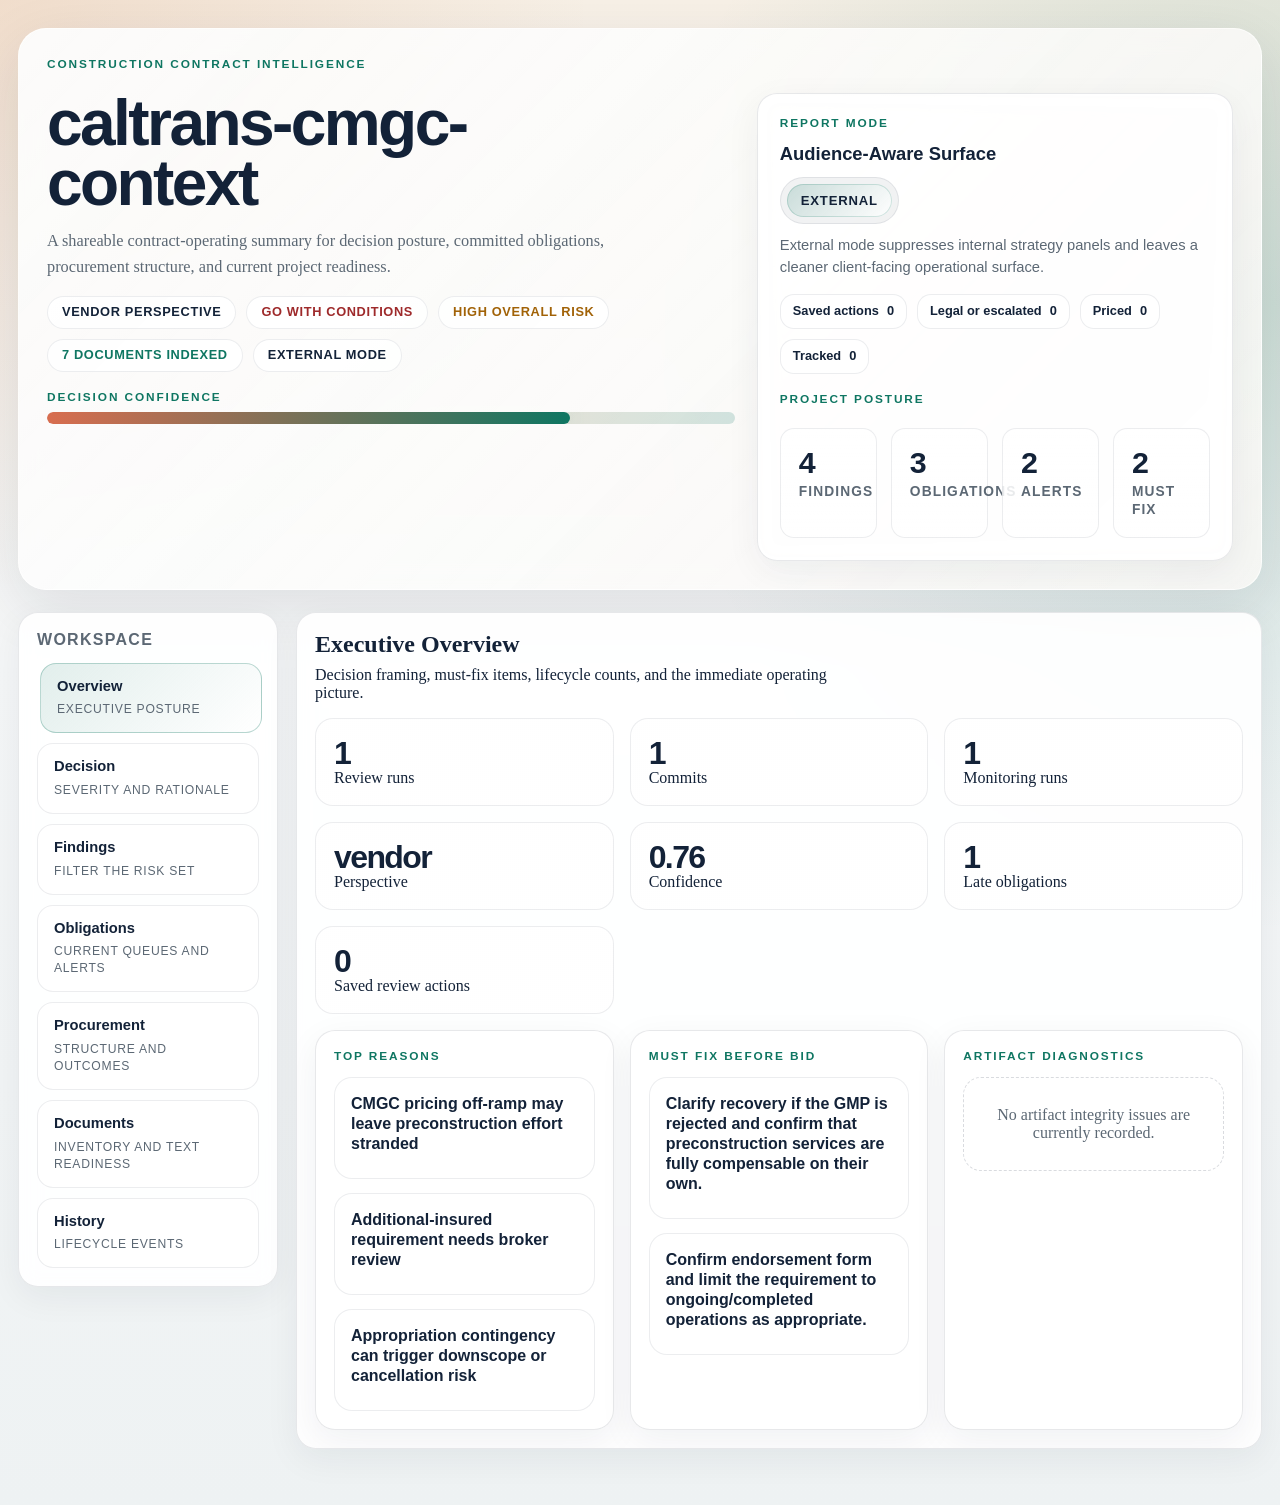
==== commit 2ee82236: "Refresh ICM demo dashboards" ====
--- a/demo_site/generated/cases/caltrans_cmgc_context/dashboard.html
+++ b/demo_site/generated/cases/caltrans_cmgc_context/dashboard.html
@@ -946,7 +946,7 @@
   </div>
 
   <script>
-    const dashboardData = {"project_id": "caltrans-cmgc-context", "project_path": null, "case_record": {"project_id": "caltrans-cmgc-context", "latest_run_id": "run_20260330T034202343601Z", "latest_analysis_perspective": "vendor", "latest_recommendation": "go_with_conditions", "latest_overall_risk": "high", "latest_agreement_type": "cmgc_preconstruction_services", "latest_project_sector": "bridges", "latest_outcome_status": "scope_rescope", "total_runs": 1, "run_history": [{"run_id": "run_20260330T034202343601Z", "run_type": "bid_review", "analysis_perspective": "vendor", "created_at": "2026-03-30T03:42:02.343601Z", "recommendation": "go_with_conditions", "overall_risk": "high", "artifact_count": 11}], "latest_commit_id": "commit_20260330T034202349149Z", "total_commits": 1, "latest_obligations_count": 3, "commit_history": [{"commit_id": "commit_20260330T034202349149Z", "analysis_perspective": "vendor", "created_at": "2026-03-30T03:42:02.349149Z", "source_run_id": "run_20260330T034202343601Z", "obligations_count": 3, "accepted_risks_count": 2, "negotiated_changes_count": 0}], "latest_monitoring_run_id": "monitor_20260330T034202351898Z", "total_monitoring_runs": 1, "monitoring_history": [{"run_id": "monitor_20260330T034202351898Z", "created_at": "2026-03-30T03:42:02.351898Z", "source_commit_id": "commit_20260330T034202349149Z", "alerts_count": 2, "due_count": 1, "late_count": 1, "satisfied_count": 1}]}, "latest_run": {"run_id": "run_20260330T034202343601Z", "project_id": "caltrans-cmgc-context", "created_at": "2026-03-30T03:42:02.343601Z", "decision_summary": {"project_id": "caltrans-cmgc-context", "analysis_perspective": "vendor", "recommendation": "go_with_conditions", "overall_risk": "high", "confidence": 0.76, "top_reasons": ["CMGC pricing off-ramp may leave preconstruction effort stranded", "Additional-insured requirement needs broker review", "Appropriation contingency can trigger downscope or cancellation risk"], "must_fix_before_bid": ["Clarify recovery if the GMP is rejected and confirm that preconstruction services are fully compensable on their own.", "Confirm endorsement form and limit the requirement to ongoing/completed operations as appropriate."], "human_review_required": true}, "document_inventory": {"project_id": "caltrans-cmgc-context", "analysis_perspective": "vendor", "documents": [{"document_id": "doc_2a8e2c8ee6", "filename": "Board Resolution.md", "document_type": "board_record", "required_for_bid_review": false, "text_available": true, "text_source": "plain_text", "text_quality": "medium", "clause_count": 1}, {"document_id": "doc_914932d86c", "filename": "General Conditions.md", "document_type": "general_conditions", "required_for_bid_review": true, "text_available": true, "text_source": "plain_text", "text_quality": "medium", "clause_count": 1}, {"document_id": "doc_6f78fa0858", "filename": "Insurance Requirements.md", "document_type": "insurance_requirements", "required_for_bid_review": true, "text_available": true, "text_source": "plain_text", "text_quality": "medium", "clause_count": 1}, {"document_id": "doc_2b13cd1fb4", "filename": "Prime Contract Agreement.md", "document_type": "prime_contract", "required_for_bid_review": true, "text_available": true, "text_source": "plain_text", "text_quality": "high", "clause_count": 5}, {"document_id": "doc_9ea62dd2ed", "filename": "Project Status Dashboard.md", "document_type": "project_status", "required_for_bid_review": false, "text_available": true, "text_source": "plain_text", "text_quality": "medium", "clause_count": 1}, {"document_id": "doc_dab4eba677", "filename": "Proposed Budget FY2027.md", "document_type": "budget_document", "required_for_bid_review": false, "text_available": true, "text_source": "plain_text", "text_quality": "medium", "clause_count": 1}, {"document_id": "doc_11a0e4bfd7", "filename": "RFQ Procurement Package.md", "document_type": "procurement_document", "required_for_bid_review": false, "text_available": true, "text_source": "plain_text", "text_quality": "medium", "clause_count": 1}], "missing_required_documents": []}, "procurement_profile": {"project_id": "caltrans-cmgc-context", "agreement_type": "cmgc_preconstruction_services", "project_sector": "bridges", "payment_mechanism": "guaranteed_maximum_price", "procurement_method": "qbs_or_rfq", "public_text_quality": "structured_or_searchable", "governance_artifacts_present": ["board_minutes", "project_status", "settlement_resolution"], "detected_clause_families": ["appropriation_limit", "gmp_offramp", "independent_cost_estimator", "open_book_cost_model", "public_records_handling", "reporting_wbs"], "evidence": [{"document_id": "doc_2b13cd1fb4", "location": "Prime Contract Agreement.md:L1", "excerpt": "reconstruction Services Contract does not obligate the owner to award construction services. If the guaranteed maximum price is not accepted, the owner may re-advertise the work."}, {"document_id": "doc_2b13cd1fb4", "location": "Prime Contract Agreement.md:L5", "excerpt": "Section 2 Funding This agreement is subject to availability of funds appropriated through the Budget Act."}, {"document_id": "doc_2b13cd1fb4", "location": "Prime Contract Agreement.md:L8", "excerpt": "Section 3 Open Book Contractor shall maintain open-book cost model records. If the agency receives a Public Records Act"}, {"document_id": "doc_2b13cd1fb4", "location": "Prime Contract Agreement.md:L11", "excerpt": "Section 4 Estimate Reconciliation Owner may retain an Independent Cost Estimator (ICE) to reconcile estimates."}, {"document_id": "doc_2b13cd1fb4", "location": "Prime Contract Agreement.md:L14", "excerpt": "Section 5 Reporting Contractor shall provide monthly progress reports by Work Breakdown Structure (WBS)."}], "notes": ["Package includes governance or status records that can support outcome-aware contract analysis.", "CMGC-style preconstruction language was detected; later GMP and construction-award decisions should be tracked separately."]}, "outcome_evidence": {"project_id": "caltrans-cmgc-context", "outcome_status": "scope_rescope", "governance_artifacts_present": ["board_minutes", "project_status", "settlement_resolution"], "events": [{"event_type": "award", "impact_types": [], "summary": "Award activity appears documented in the supplied package.", "confidence": 0.72, "source_document_type": "project_status", "evidence_source_type": "project_dashboard", "evidence": [{"document_id": "doc_9ea62dd2ed", "location": "Project Status Dashboard.md:paragraph_1", "excerpt": "Project awarded in 2025. Estimated completion 2026. 45 percent complete."}]}, {"event_type": "project_status_update", "impact_types": [], "summary": "A project status or progress update appears documented in the supplied package.", "confidence": 0.72, "source_document_type": "project_status", "evidence_source_type": "project_dashboard", "evidence": [{"document_id": "doc_9ea62dd2ed", "location": "Project Status Dashboard.md:paragraph_1", "excerpt": "Project awarded in 2025. Estimated completion 2026. 45 percent complete."}]}, {"event_type": "change_order", "impact_types": ["scope_change"], "summary": "Change-order activity appears documented in the supplied package.", "confidence": 0.72, "source_document_type": "board_record", "evidence_source_type": "council_resolution", "evidence": [{"document_id": "doc_2a8e2c8ee6", "location": "Board Resolution.md:paragraph_1", "excerpt": "Resolution approving Change Order No. 4 and settlement agreement because of cost escalation and budget shortfall."}]}, {"event_type": "settlement", "impact_types": ["scope_change", "cost_overrun"], "summary": "Settlement or release activity appears documented in the supplied package.", "confidence": 0.72, "source_document_type": "board_record", "evidence_source_type": "council_resolution", "evidence": [{"document_id": "doc_2a8e2c8ee6", "location": "Board Resolution.md:paragraph_1", "excerpt": "Resolution approving Change Order No. 4 and settlement agreement because of cost escalation and budget shortfall."}]}, {"event_type": "scope_change", "impact_types": ["scope_change", "cost_overrun"], "summary": "Rescoping or cost-escalation activity appears documented in the supplied package.", "confidence": 0.72, "source_document_type": "board_record", "evidence_source_type": "council_resolution", "evidence": [{"document_id": "doc_2a8e2c8ee6", "location": "Board Resolution.md:paragraph_1", "excerpt": "Resolution approving Change Order No. 4 and settlement agreement because of cost escalation and budget shortfall."}]}], "coverage_gaps": [], "monitoring_recommendations": ["Track GMP acceptance, independent cost-estimate reconciliation, and any owner decision to re-advertise or defer construction award.", "Preserve later change-order and settlement records because those documents are often the best public evidence of delivery stress."]}, "obligations_count": 3, "context_profile": {"signals": [], "notes": ["Internal-only context is intentionally omitted from the external artifact."], "internal_only": false}, "latest_commit": {"commit_id": "commit_20260330T034202349149Z", "project_id": "caltrans-cmgc-context", "created_at": "2026-03-30T03:42:02.349149Z", "source_run_id": "run_20260330T034202343601Z", "decision_summary": {"project_id": "caltrans-cmgc-context", "analysis_perspective": "vendor", "recommendation": "go_with_conditions", "overall_risk": "high", "confidence": 0.76, "top_reasons": ["CMGC pricing off-ramp may leave preconstruction effort stranded", "Additional-insured requirement needs broker review", "Appropriation contingency can trigger downscope or cancellation risk"], "must_fix_before_bid": ["Clarify recovery if the GMP is rejected and confirm that preconstruction services are fully compensable on their own.", "Confirm endorsement form and limit the requirement to ongoing/completed operations as appropriate."], "human_review_required": true}, "procurement_profile": {"project_id": "caltrans-cmgc-context", "agreement_type": "cmgc_preconstruction_services", "project_sector": "bridges", "payment_mechanism": "guaranteed_maximum_price", "procurement_method": "qbs_or_rfq", "public_text_quality": "structured_or_searchable", "governance_artifacts_present": ["board_minutes", "project_status", "settlement_resolution"], "detected_clause_families": ["appropriation_limit", "gmp_offramp", "independent_cost_estimator", "open_book_cost_model", "public_records_handling", "reporting_wbs"], "evidence": [{"document_id": "doc_2b13cd1fb4", "location": "Prime Contract Agreement.md:L1", "excerpt": "reconstruction Services Contract does not obligate the owner to award construction services. If the guaranteed maximum price is not accepted, the owner may re-advertise the work."}, {"document_id": "doc_2b13cd1fb4", "location": "Prime Contract Agreement.md:L5", "excerpt": "Section 2 Funding This agreement is subject to availability of funds appropriated through the Budget Act."}, {"document_id": "doc_2b13cd1fb4", "location": "Prime Contract Agreement.md:L8", "excerpt": "Section 3 Open Book Contractor shall maintain open-book cost model records. If the agency receives a Public Records Act"}, {"document_id": "doc_2b13cd1fb4", "location": "Prime Contract Agreement.md:L11", "excerpt": "Section 4 Estimate Reconciliation Owner may retain an Independent Cost Estimator (ICE) to reconcile estimates."}, {"document_id": "doc_2b13cd1fb4", "location": "Prime Contract Agreement.md:L14", "excerpt": "Section 5 Reporting Contractor shall provide monthly progress reports by Work Breakdown Structure (WBS)."}], "notes": ["Package includes governance or status records that can support outcome-aware contract analysis.", "CMGC-style preconstruction language was detected; later GMP and construction-award decisions should be tracked separately."]}, "outcome_status": "scope_rescope", "negotiated_changes": [], "obligations_count": 3}, "latest_monitoring": {"run_id": "monitor_20260330T034202351898Z", "project_id": "caltrans-cmgc-context", "created_at": "2026-03-30T03:42:02.351898Z", "source_commit_id": "commit_20260330T034202349149Z", "as_of_date": "2026-03-29", "monitored_obligations": [{"obligation_id": "obl_c4209290ab70", "title": "Provide required notice within 10 business days", "source_clause": "General Conditions.md::General Conditions.md:paragraph_1", "owner_role": "project_manager", "severity_if_missed": "high", "status": "late", "summary": "Reference-demo monitoring marks this obligation as overdue for operator attention.", "next_due_at": null, "last_satisfied_at": null, "notes": []}, {"obligation_id": "obl_e51092f6dd84", "title": "Provide certificates of insurance before starting work", "source_clause": "Insurance Requirements.md::Insurance Requirements.md:paragraph_1", "owner_role": "risk_manager", "severity_if_missed": "high", "status": "due", "summary": "Reference-demo monitoring marks this obligation as currently due.", "next_due_at": null, "last_satisfied_at": null, "notes": []}, {"obligation_id": "obl_812351987b94", "title": "Submit monthly progress reports by work breakdown structure", "source_clause": "Prime Contract Agreement.md::Prime Contract Agreement.md:L14", "owner_role": "project_controls_manager", "severity_if_missed": "medium", "status": "satisfied", "summary": "Reference-demo monitoring marks this obligation as satisfied for the current cycle.", "next_due_at": null, "last_satisfied_at": null, "notes": []}], "alerts": [{"alert_id": "alert_f042a7e9733e", "obligation_id": "obl_c4209290ab70", "created_at": "2026-03-30T03:42:02.351877Z", "severity": "high", "alert_type": "late", "status": "open", "summary": "Reference-demo monitoring marks this obligation as overdue for operator attention.", "ui_id": "alert_f042a7e9733e"}, {"alert_id": "alert_426d42180ebd", "obligation_id": "obl_e51092f6dd84", "created_at": "2026-03-30T03:42:02.351877Z", "severity": "high", "alert_type": "due", "status": "open", "summary": "Reference-demo monitoring marks this obligation as currently due.", "ui_id": "alert_426d42180ebd"}]}, "documents": [{"document_id": "doc_2a8e2c8ee6", "filename": "Board Resolution.md", "document_type": "board_record", "required_for_bid_review": false, "text_available": true, "text_source": "plain_text", "text_quality": "medium", "clause_count": 1}, {"document_id": "doc_914932d86c", "filename": "General Conditions.md", "document_type": "general_conditions", "required_for_bid_review": true, "text_available": true, "text_source": "plain_text", "text_quality": "medium", "clause_count": 1}, {"document_id": "doc_6f78fa0858", "filename": "Insurance Requirements.md", "document_type": "insurance_requirements", "required_for_bid_review": true, "text_available": true, "text_source": "plain_text", "text_quality": "medium", "clause_count": 1}, {"document_id": "doc_2b13cd1fb4", "filename": "Prime Contract Agreement.md", "document_type": "prime_contract", "required_for_bid_review": true, "text_available": true, "text_source": "plain_text", "text_quality": "high", "clause_count": 5}, {"document_id": "doc_9ea62dd2ed", "filename": "Project Status Dashboard.md", "document_type": "project_status", "required_for_bid_review": false, "text_available": true, "text_source": "plain_text", "text_quality": "medium", "clause_count": 1}, {"document_id": "doc_dab4eba677", "filename": "Proposed Budget FY2027.md", "document_type": "budget_document", "required_for_bid_review": false, "text_available": true, "text_source": "plain_text", "text_quality": "medium", "clause_count": 1}, {"document_id": "doc_11a0e4bfd7", "filename": "RFQ Procurement Package.md", "document_type": "procurement_document", "required_for_bid_review": false, "text_available": true, "text_source": "plain_text", "text_quality": "medium", "clause_count": 1}], "findings": [{"id": "contract_risk_analyst:cmgc_offramp", "analysis_perspective": "vendor", "role": "contract_risk_analyst", "category": "cmgc_offramp", "severity": "high", "title": "CMGC pricing off-ramp may leave preconstruction effort stranded", "summary": "The package appears to let the owner reject GMP pricing or decline a later construction award.", "recommended_action": "Clarify recovery if the GMP is rejected and confirm that preconstruction services are fully compensable on their own.", "confidence": 0.68, "evidence": [{"document_id": "doc_2b13cd1fb4", "location": "Prime Contract Agreement.md:L1", "excerpt": "reconstruction Services Contract does not obligate the owner to award construction services. If the guaranteed maximum price is not accepted, the owner may re-advertise the work."}], "uncertainty_notes": [], "source_group": "commercial", "ui_id": "contract_risk_analyst:cmgc_offramp"}, {"id": "contract_risk_analyst:appropriation_limit", "analysis_perspective": "vendor", "role": "contract_risk_analyst", "category": "appropriation_limit", "severity": "medium", "title": "Appropriation contingency can trigger downscope or cancellation risk", "summary": "Public funding language appears to limit enforceability to appropriated or available funds.", "recommended_action": "Tie any non-appropriation exit to payment for work performed, demobilization, and orderly scope reduction.", "confidence": 0.68, "evidence": [{"document_id": "doc_2b13cd1fb4", "location": "Prime Contract Agreement.md:L5", "excerpt": "Section 2 Funding This agreement is subject to availability of funds appropriated through the Budget Act."}], "uncertainty_notes": [], "source_group": "commercial", "ui_id": "contract_risk_analyst:appropriation_limit"}, {"id": "insurance_requirements_analyst:additional_insured", "analysis_perspective": "vendor", "role": "insurance_requirements_analyst", "category": "additional_insured", "severity": "high", "title": "Additional-insured requirement needs broker review", "summary": "The package appears to require owner-side additional-insured coverage language.", "recommended_action": "Confirm endorsement form and limit the requirement to ongoing/completed operations as appropriate.", "confidence": 0.68, "evidence": [{"document_id": "doc_6f78fa0858", "location": "Insurance Requirements.md:paragraph_1", "excerpt": "Additional insured status is required. Umbrella coverage shall drop down if primary insurance is exhausted. Certificat"}], "uncertainty_notes": [], "source_group": "insurance", "ui_id": "insurance_requirements_analyst:additional_insured"}, {"id": "insurance_requirements_analyst:umbrella_drop_down", "analysis_perspective": "vendor", "role": "insurance_requirements_analyst", "category": "umbrella_drop_down", "severity": "medium", "title": "Umbrella drop-down wording may exceed standard market terms", "summary": "The package appears to require umbrella or excess coverage to drop down if primary limits are impaired or exhausted.", "recommended_action": "Confirm market availability, price impact, and whether the drop-down feature can be limited to commercially available forms.", "confidence": 0.68, "evidence": [{"document_id": "doc_6f78fa0858", "location": "Insurance Requirements.md:paragraph_1", "excerpt": "Additional insured status is required. Umbrella coverage shall drop down if primary insurance is exhausted. Certificates of insurance are required before starting work."}], "uncertainty_notes": [], "source_group": "insurance", "ui_id": "insurance_requirements_analyst:umbrella_drop_down"}], "obligations": [{"id": "obl_c4209290ab70", "source_clause": "General Conditions.md::General Conditions.md:paragraph_1", "source_document_id": "doc_914932d86c", "source_excerpt": "Notice of claim must be provided within 10 business days.", "title": "Provide required notice within 10 business days", "obligation_type": "notice_deadline", "trigger": "contractual notice event", "due_rule": "within 10 business days", "owner_role": "project_manager", "severity_if_missed": "high", "evidence": [{"document_id": "doc_914932d86c", "location": "General Conditions.md:paragraph_1", "excerpt": "Notice of claim must be provided within 10 business days."}], "ui_id": "obl_c4209290ab70"}, {"id": "obl_e51092f6dd84", "source_clause": "Insurance Requirements.md::Insurance Requirements.md:paragraph_1", "source_document_id": "doc_6f78fa0858", "source_excerpt": "al insured status is required. Umbrella coverage shall drop down if primary insurance is exhausted. Certificates of insurance are required before starting work.", "title": "Provide certificates of insurance before starting work", "obligation_type": "pre_start_requirement", "trigger": "before mobilization or notice to proceed", "due_rule": "before starting work", "owner_role": "risk_manager", "severity_if_missed": "high", "evidence": [{"document_id": "doc_6f78fa0858", "location": "Insurance Requirements.md:paragraph_1", "excerpt": "al insured status is required. Umbrella coverage shall drop down if primary insurance is exhausted. Certificates of insurance are required before starting work."}], "ui_id": "obl_e51092f6dd84"}, {"id": "obl_812351987b94", "source_clause": "Prime Contract Agreement.md::Prime Contract Agreement.md:L14", "source_document_id": "doc_2b13cd1fb4", "source_excerpt": "", "title": "Submit monthly progress reports by work breakdown structure", "obligation_type": "recurring_reporting", "trigger": "during preconstruction or active delivery", "due_rule": "monthly, mapped to WBS elements when required", "owner_role": "project_controls_manager", "severity_if_missed": "medium", "evidence": [{"document_id": "doc_2b13cd1fb4", "location": "Prime Contract Agreement.md:L14", "excerpt": ""}], "ui_id": "obl_812351987b94"}], "monitored_obligations": [{"obligation_id": "obl_c4209290ab70", "title": "Provide required notice within 10 business days", "source_clause": "General Conditions.md::General Conditions.md:paragraph_1", "owner_role": "project_manager", "severity_if_missed": "high", "status": "late", "summary": "Reference-demo monitoring marks this obligation as overdue for operator attention.", "next_due_at": null, "last_satisfied_at": null, "notes": []}, {"obligation_id": "obl_e51092f6dd84", "title": "Provide certificates of insurance before starting work", "source_clause": "Insurance Requirements.md::Insurance Requirements.md:paragraph_1", "owner_role": "risk_manager", "severity_if_missed": "high", "status": "due", "summary": "Reference-demo monitoring marks this obligation as currently due.", "next_due_at": null, "last_satisfied_at": null, "notes": []}, {"obligation_id": "obl_812351987b94", "title": "Submit monthly progress reports by work breakdown structure", "source_clause": "Prime Contract Agreement.md::Prime Contract Agreement.md:L14", "owner_role": "project_controls_manager", "severity_if_missed": "medium", "status": "satisfied", "summary": "Reference-demo monitoring marks this obligation as satisfied for the current cycle.", "next_due_at": null, "last_satisfied_at": null, "notes": []}], "alerts": [{"alert_id": "alert_f042a7e9733e", "obligation_id": "obl_c4209290ab70", "created_at": "2026-03-30T03:42:02.351877Z", "severity": "high", "alert_type": "late", "status": "open", "summary": "Reference-demo monitoring marks this obligation as overdue for operator attention.", "ui_id": "alert_f042a7e9733e"}, {"alert_id": "alert_426d42180ebd", "obligation_id": "obl_e51092f6dd84", "created_at": "2026-03-30T03:42:02.351877Z", "severity": "high", "alert_type": "due", "status": "open", "summary": "Reference-demo monitoring marks this obligation as currently due.", "ui_id": "alert_426d42180ebd"}], "review_actions": [], "diagnostics": [], "severity_counts": {"critical": 0, "high": 2, "medium": 2, "low": 0}, "obligation_status_counts": {"pending": 0, "due": 1, "late": 1, "satisfied": 1}, "timeline": [{"kind": "monitor", "id": "monitor_20260330T034202351898Z", "created_at": "2026-03-30T03:42:02.351898Z", "summary": "2 alerts, 1 late"}, {"kind": "commit", "id": "commit_20260330T034202349149Z", "created_at": "2026-03-30T03:42:02.349149Z", "summary": "2 carried risks, 3 obligations"}, {"kind": "review", "id": "run_20260330T034202343601Z", "created_at": "2026-03-30T03:42:02.343601Z", "summary": "go_with_conditions / high"}], "summary_metrics": {"analysis_perspective": "vendor", "recommendation": "go_with_conditions", "overall_risk": "high", "confidence": 0.76, "must_fix_count": 2, "findings_count": 4, "alerts_count": 2, "documents_count": 7, "obligations_count": 3};
+    const dashboardData = {"project_id": "caltrans-cmgc-context", "project_path": null, "case_record": {"project_id": "caltrans-cmgc-context", "latest_run_id": "run_20260404T142830875363Z", "latest_analysis_perspective": "vendor", "latest_recommendation": "go_with_conditions", "latest_overall_risk": "high", "latest_agreement_type": "cmgc_preconstruction_services", "latest_project_sector": "bridges", "latest_outcome_status": "scope_rescope", "total_runs": 1, "run_history": [{"run_id": "run_20260404T142830875363Z", "run_type": "bid_review", "analysis_perspective": "vendor", "created_at": "2026-04-04T14:28:30.875363Z", "recommendation": "go_with_conditions", "overall_risk": "high", "artifact_count": 11}], "latest_commit_id": "commit_20260404T142830880658Z", "total_commits": 1, "latest_obligations_count": 3, "commit_history": [{"commit_id": "commit_20260404T142830880658Z", "analysis_perspective": "vendor", "created_at": "2026-04-04T14:28:30.880658Z", "source_run_id": "run_20260404T142830875363Z", "obligations_count": 3, "accepted_risks_count": 2, "negotiated_changes_count": 0}], "latest_monitoring_run_id": "monitor_20260404T142830883043Z", "total_monitoring_runs": 1, "monitoring_history": [{"run_id": "monitor_20260404T142830883043Z", "created_at": "2026-04-04T14:28:30.883043Z", "source_commit_id": "commit_20260404T142830880658Z", "alerts_count": 2, "due_count": 1, "late_count": 1, "satisfied_count": 1}]}, "latest_run": {"run_id": "run_20260404T142830875363Z", "project_id": "caltrans-cmgc-context", "created_at": "2026-04-04T14:28:30.875363Z", "decision_summary": {"project_id": "caltrans-cmgc-context", "analysis_perspective": "vendor", "recommendation": "go_with_conditions", "overall_risk": "high", "confidence": 0.76, "top_reasons": ["CMGC pricing off-ramp may leave preconstruction effort stranded", "Additional-insured requirement needs broker review", "Appropriation contingency can trigger downscope or cancellation risk"], "must_fix_before_bid": ["Clarify recovery if the GMP is rejected and confirm that preconstruction services are fully compensable on their own.", "Confirm endorsement form and limit the requirement to ongoing/completed operations as appropriate."], "human_review_required": true}, "document_inventory": {"project_id": "caltrans-cmgc-context", "analysis_perspective": "vendor", "documents": [{"document_id": "doc_2a8e2c8ee6", "filename": "Board Resolution.md", "document_type": "board_record", "required_for_bid_review": false, "text_available": true, "text_source": "plain_text", "text_quality": "medium", "clause_count": 1}, {"document_id": "doc_914932d86c", "filename": "General Conditions.md", "document_type": "general_conditions", "required_for_bid_review": true, "text_available": true, "text_source": "plain_text", "text_quality": "medium", "clause_count": 1}, {"document_id": "doc_6f78fa0858", "filename": "Insurance Requirements.md", "document_type": "insurance_requirements", "required_for_bid_review": true, "text_available": true, "text_source": "plain_text", "text_quality": "medium", "clause_count": 1}, {"document_id": "doc_2b13cd1fb4", "filename": "Prime Contract Agreement.md", "document_type": "prime_contract", "required_for_bid_review": true, "text_available": true, "text_source": "plain_text", "text_quality": "high", "clause_count": 5}, {"document_id": "doc_9ea62dd2ed", "filename": "Project Status Dashboard.md", "document_type": "project_status", "required_for_bid_review": false, "text_available": true, "text_source": "plain_text", "text_quality": "medium", "clause_count": 1}, {"document_id": "doc_dab4eba677", "filename": "Proposed Budget FY2027.md", "document_type": "budget_document", "required_for_bid_review": false, "text_available": true, "text_source": "plain_text", "text_quality": "medium", "clause_count": 1}, {"document_id": "doc_11a0e4bfd7", "filename": "RFQ Procurement Package.md", "document_type": "procurement_document", "required_for_bid_review": false, "text_available": true, "text_source": "plain_text", "text_quality": "medium", "clause_count": 1}], "missing_required_documents": []}, "procurement_profile": {"project_id": "caltrans-cmgc-context", "agreement_type": "cmgc_preconstruction_services", "project_sector": "bridges", "payment_mechanism": "guaranteed_maximum_price", "procurement_method": "qbs_or_rfq", "public_text_quality": "structured_or_searchable", "governance_artifacts_present": ["board_minutes", "project_status", "settlement_resolution"], "detected_clause_families": ["appropriation_limit", "gmp_offramp", "independent_cost_estimator", "open_book_cost_model", "public_records_handling", "reporting_wbs"], "evidence": [{"document_id": "doc_2b13cd1fb4", "location": "Prime Contract Agreement.md:L1", "excerpt": "reconstruction Services Contract does not obligate the owner to award construction services. If the guaranteed maximum price is not accepted, the owner may re-advertise the work."}, {"document_id": "doc_2b13cd1fb4", "location": "Prime Contract Agreement.md:L5", "excerpt": "Section 2 Funding This agreement is subject to availability of funds appropriated through the Budget Act."}, {"document_id": "doc_2b13cd1fb4", "location": "Prime Contract Agreement.md:L8", "excerpt": "Section 3 Open Book Contractor shall maintain open-book cost model records. If the agency receives a Public Records Act"}, {"document_id": "doc_2b13cd1fb4", "location": "Prime Contract Agreement.md:L11", "excerpt": "Section 4 Estimate Reconciliation Owner may retain an Independent Cost Estimator (ICE) to reconcile estimates."}, {"document_id": "doc_2b13cd1fb4", "location": "Prime Contract Agreement.md:L14", "excerpt": "Section 5 Reporting Contractor shall provide monthly progress reports by Work Breakdown Structure (WBS)."}], "notes": ["Package includes governance or status records that can support outcome-aware contract analysis.", "CMGC-style preconstruction language was detected; later GMP and construction-award decisions should be tracked separately."]}, "outcome_evidence": {"project_id": "caltrans-cmgc-context", "outcome_status": "scope_rescope", "governance_artifacts_present": ["board_minutes", "project_status", "settlement_resolution"], "events": [{"event_type": "award", "impact_types": [], "summary": "Award activity appears documented in the supplied package.", "confidence": 0.72, "source_document_type": "project_status", "evidence_source_type": "project_dashboard", "evidence": [{"document_id": "doc_9ea62dd2ed", "location": "Project Status Dashboard.md:paragraph_1", "excerpt": "Project awarded in 2025. Estimated completion 2026. 45 percent complete."}]}, {"event_type": "project_status_update", "impact_types": [], "summary": "A project status or progress update appears documented in the supplied package.", "confidence": 0.72, "source_document_type": "project_status", "evidence_source_type": "project_dashboard", "evidence": [{"document_id": "doc_9ea62dd2ed", "location": "Project Status Dashboard.md:paragraph_1", "excerpt": "Project awarded in 2025. Estimated completion 2026. 45 percent complete."}]}, {"event_type": "change_order", "impact_types": ["scope_change"], "summary": "Change-order activity appears documented in the supplied package.", "confidence": 0.72, "source_document_type": "board_record", "evidence_source_type": "council_resolution", "evidence": [{"document_id": "doc_2a8e2c8ee6", "location": "Board Resolution.md:paragraph_1", "excerpt": "Resolution approving Change Order No. 4 and settlement agreement because of cost escalation and budget shortfall."}]}, {"event_type": "settlement", "impact_types": ["scope_change", "cost_overrun"], "summary": "Settlement or release activity appears documented in the supplied package.", "confidence": 0.72, "source_document_type": "board_record", "evidence_source_type": "council_resolution", "evidence": [{"document_id": "doc_2a8e2c8ee6", "location": "Board Resolution.md:paragraph_1", "excerpt": "Resolution approving Change Order No. 4 and settlement agreement because of cost escalation and budget shortfall."}]}, {"event_type": "scope_change", "impact_types": ["scope_change", "cost_overrun"], "summary": "Rescoping or cost-escalation activity appears documented in the supplied package.", "confidence": 0.72, "source_document_type": "board_record", "evidence_source_type": "council_resolution", "evidence": [{"document_id": "doc_2a8e2c8ee6", "location": "Board Resolution.md:paragraph_1", "excerpt": "Resolution approving Change Order No. 4 and settlement agreement because of cost escalation and budget shortfall."}]}], "coverage_gaps": [], "monitoring_recommendations": ["Track GMP acceptance, independent cost-estimate reconciliation, and any owner decision to re-advertise or defer construction award.", "Preserve later change-order and settlement records because those documents are often the best public evidence of delivery stress."]}, "obligations_count": 3, "context_profile": {"signals": [], "notes": ["Internal-only context is intentionally omitted from the external artifact."], "internal_only": false}}, "latest_commit": {"commit_id": "commit_20260404T142830880658Z", "project_id": "caltrans-cmgc-context", "created_at": "2026-04-04T14:28:30.880658Z", "source_run_id": "run_20260404T142830875363Z", "decision_summary": {"project_id": "caltrans-cmgc-context", "analysis_perspective": "vendor", "recommendation": "go_with_conditions", "overall_risk": "high", "confidence": 0.76, "top_reasons": ["CMGC pricing off-ramp may leave preconstruction effort stranded", "Additional-insured requirement needs broker review", "Appropriation contingency can trigger downscope or cancellation risk"], "must_fix_before_bid": ["Clarify recovery if the GMP is rejected and confirm that preconstruction services are fully compensable on their own.", "Confirm endorsement form and limit the requirement to ongoing/completed operations as appropriate."], "human_review_required": true}, "procurement_profile": {"project_id": "caltrans-cmgc-context", "agreement_type": "cmgc_preconstruction_services", "project_sector": "bridges", "payment_mechanism": "guaranteed_maximum_price", "procurement_method": "qbs_or_rfq", "public_text_quality": "structured_or_searchable", "governance_artifacts_present": ["board_minutes", "project_status", "settlement_resolution"], "detected_clause_families": ["appropriation_limit", "gmp_offramp", "independent_cost_estimator", "open_book_cost_model", "public_records_handling", "reporting_wbs"], "evidence": [{"document_id": "doc_2b13cd1fb4", "location": "Prime Contract Agreement.md:L1", "excerpt": "reconstruction Services Contract does not obligate the owner to award construction services. If the guaranteed maximum price is not accepted, the owner may re-advertise the work."}, {"document_id": "doc_2b13cd1fb4", "location": "Prime Contract Agreement.md:L5", "excerpt": "Section 2 Funding This agreement is subject to availability of funds appropriated through the Budget Act."}, {"document_id": "doc_2b13cd1fb4", "location": "Prime Contract Agreement.md:L8", "excerpt": "Section 3 Open Book Contractor shall maintain open-book cost model records. If the agency receives a Public Records Act"}, {"document_id": "doc_2b13cd1fb4", "location": "Prime Contract Agreement.md:L11", "excerpt": "Section 4 Estimate Reconciliation Owner may retain an Independent Cost Estimator (ICE) to reconcile estimates."}, {"document_id": "doc_2b13cd1fb4", "location": "Prime Contract Agreement.md:L14", "excerpt": "Section 5 Reporting Contractor shall provide monthly progress reports by Work Breakdown Structure (WBS)."}], "notes": ["Package includes governance or status records that can support outcome-aware contract analysis.", "CMGC-style preconstruction language was detected; later GMP and construction-award decisions should be tracked separately."]}, "outcome_status": "scope_rescope", "negotiated_changes": [], "obligations_count": 3}, "latest_monitoring": {"run_id": "monitor_20260404T142830883043Z", "project_id": "caltrans-cmgc-context", "created_at": "2026-04-04T14:28:30.883043Z", "source_commit_id": "commit_20260404T142830880658Z", "as_of_date": "2026-04-04", "monitored_obligations": [{"obligation_id": "obl_c4209290ab70", "title": "Provide required notice within 10 business days", "source_clause": "General Conditions.md::General Conditions.md:paragraph_1", "owner_role": "project_manager", "severity_if_missed": "high", "status": "late", "summary": "Reference-demo monitoring marks this obligation as overdue for operator attention.", "next_due_at": null, "last_satisfied_at": null, "notes": []}, {"obligation_id": "obl_e51092f6dd84", "title": "Provide certificates of insurance before starting work", "source_clause": "Insurance Requirements.md::Insurance Requirements.md:paragraph_1", "owner_role": "risk_manager", "severity_if_missed": "high", "status": "due", "summary": "Reference-demo monitoring marks this obligation as currently due.", "next_due_at": null, "last_satisfied_at": null, "notes": []}, {"obligation_id": "obl_812351987b94", "title": "Submit monthly progress reports by work breakdown structure", "source_clause": "Prime Contract Agreement.md::Prime Contract Agreement.md:L14", "owner_role": "project_controls_manager", "severity_if_missed": "medium", "status": "satisfied", "summary": "Reference-demo monitoring marks this obligation as satisfied for the current cycle.", "next_due_at": null, "last_satisfied_at": null, "notes": []}], "alerts": [{"alert_id": "alert_545efb5cc185", "obligation_id": "obl_c4209290ab70", "created_at": "2026-04-04T14:28:30.883021Z", "severity": "high", "alert_type": "late", "status": "open", "summary": "Reference-demo monitoring marks this obligation as overdue for operator attention.", "ui_id": "alert_545efb5cc185"}, {"alert_id": "alert_c18ecaa07a0c", "obligation_id": "obl_e51092f6dd84", "created_at": "2026-04-04T14:28:30.883021Z", "severity": "high", "alert_type": "due", "status": "open", "summary": "Reference-demo monitoring marks this obligation as currently due.", "ui_id": "alert_c18ecaa07a0c"}]}, "documents": [{"document_id": "doc_2a8e2c8ee6", "filename": "Board Resolution.md", "document_type": "board_record", "required_for_bid_review": false, "text_available": true, "text_source": "plain_text", "text_quality": "medium", "clause_count": 1}, {"document_id": "doc_914932d86c", "filename": "General Conditions.md", "document_type": "general_conditions", "required_for_bid_review": true, "text_available": true, "text_source": "plain_text", "text_quality": "medium", "clause_count": 1}, {"document_id": "doc_6f78fa0858", "filename": "Insurance Requirements.md", "document_type": "insurance_requirements", "required_for_bid_review": true, "text_available": true, "text_source": "plain_text", "text_quality": "medium", "clause_count": 1}, {"document_id": "doc_2b13cd1fb4", "filename": "Prime Contract Agreement.md", "document_type": "prime_contract", "required_for_bid_review": true, "text_available": true, "text_source": "plain_text", "text_quality": "high", "clause_count": 5}, {"document_id": "doc_9ea62dd2ed", "filename": "Project Status Dashboard.md", "document_type": "project_status", "required_for_bid_review": false, "text_available": true, "text_source": "plain_text", "text_quality": "medium", "clause_count": 1}, {"document_id": "doc_dab4eba677", "filename": "Proposed Budget FY2027.md", "document_type": "budget_document", "required_for_bid_review": false, "text_available": true, "text_source": "plain_text", "text_quality": "medium", "clause_count": 1}, {"document_id": "doc_11a0e4bfd7", "filename": "RFQ Procurement Package.md", "document_type": "procurement_document", "required_for_bid_review": false, "text_available": true, "text_source": "plain_text", "text_quality": "medium", "clause_count": 1}], "findings": [{"id": "contract_risk_analyst:cmgc_offramp", "analysis_perspective": "vendor", "role": "contract_risk_analyst", "category": "cmgc_offramp", "severity": "high", "title": "CMGC pricing off-ramp may leave preconstruction effort stranded", "summary": "The package appears to let the owner reject GMP pricing or decline a later construction award.", "recommended_action": "Clarify recovery if the GMP is rejected and confirm that preconstruction services are fully compensable on their own.", "confidence": 0.68, "evidence": [{"document_id": "doc_2b13cd1fb4", "location": "Prime Contract Agreement.md:L1", "excerpt": "reconstruction Services Contract does not obligate the owner to award construction services. If the guaranteed maximum price is not accepted, the owner may re-advertise the work."}], "uncertainty_notes": [], "source_group": "commercial", "ui_id": "contract_risk_analyst:cmgc_offramp"}, {"id": "contract_risk_analyst:appropriation_limit", "analysis_perspective": "vendor", "role": "contract_risk_analyst", "category": "appropriation_limit", "severity": "medium", "title": "Appropriation contingency can trigger downscope or cancellation risk", "summary": "Public funding language appears to limit enforceability to appropriated or available funds.", "recommended_action": "Tie any non-appropriation exit to payment for work performed, demobilization, and orderly scope reduction.", "confidence": 0.68, "evidence": [{"document_id": "doc_2b13cd1fb4", "location": "Prime Contract Agreement.md:L5", "excerpt": "Section 2 Funding This agreement is subject to availability of funds appropriated through the Budget Act."}], "uncertainty_notes": [], "source_group": "commercial", "ui_id": "contract_risk_analyst:appropriation_limit"}, {"id": "insurance_requirements_analyst:additional_insured", "analysis_perspective": "vendor", "role": "insurance_requirements_analyst", "category": "additional_insured", "severity": "high", "title": "Additional-insured requirement needs broker review", "summary": "The package appears to require owner-side additional-insured coverage language.", "recommended_action": "Confirm endorsement form and limit the requirement to ongoing/completed operations as appropriate.", "confidence": 0.68, "evidence": [{"document_id": "doc_6f78fa0858", "location": "Insurance Requirements.md:paragraph_1", "excerpt": "Additional insured status is required. Umbrella coverage shall drop down if primary insurance is exhausted. Certificat"}], "uncertainty_notes": [], "source_group": "insurance", "ui_id": "insurance_requirements_analyst:additional_insured"}, {"id": "insurance_requirements_analyst:umbrella_drop_down", "analysis_perspective": "vendor", "role": "insurance_requirements_analyst", "category": "umbrella_drop_down", "severity": "medium", "title": "Umbrella drop-down wording may exceed standard market terms", "summary": "The package appears to require umbrella or excess coverage to drop down if primary limits are impaired or exhausted.", "recommended_action": "Confirm market availability, price impact, and whether the drop-down feature can be limited to commercially available forms.", "confidence": 0.68, "evidence": [{"document_id": "doc_6f78fa0858", "location": "Insurance Requirements.md:paragraph_1", "excerpt": "Additional insured status is required. Umbrella coverage shall drop down if primary insurance is exhausted. Certificates of insurance are required before starting work."}], "uncertainty_notes": [], "source_group": "insurance", "ui_id": "insurance_requirements_analyst:umbrella_drop_down"}], "obligations": [{"id": "obl_c4209290ab70", "source_clause": "General Conditions.md::General Conditions.md:paragraph_1", "source_document_id": "doc_914932d86c", "source_excerpt": "Notice of claim must be provided within 10 business days.", "title": "Provide required notice within 10 business days", "obligation_type": "notice_deadline", "trigger": "contractual notice event", "due_rule": "within 10 business days", "owner_role": "project_manager", "severity_if_missed": "high", "evidence": [{"document_id": "doc_914932d86c", "location": "General Conditions.md:paragraph_1", "excerpt": "Notice of claim must be provided within 10 business days."}], "ui_id": "obl_c4209290ab70"}, {"id": "obl_e51092f6dd84", "source_clause": "Insurance Requirements.md::Insurance Requirements.md:paragraph_1", "source_document_id": "doc_6f78fa0858", "source_excerpt": "al insured status is required. Umbrella coverage shall drop down if primary insurance is exhausted. Certificates of insurance are required before starting work.", "title": "Provide certificates of insurance before starting work", "obligation_type": "pre_start_requirement", "trigger": "before mobilization or notice to proceed", "due_rule": "before starting work", "owner_role": "risk_manager", "severity_if_missed": "high", "evidence": [{"document_id": "doc_6f78fa0858", "location": "Insurance Requirements.md:paragraph_1", "excerpt": "al insured status is required. Umbrella coverage shall drop down if primary insurance is exhausted. Certificates of insurance are required before starting work."}], "ui_id": "obl_e51092f6dd84"}, {"id": "obl_812351987b94", "source_clause": "Prime Contract Agreement.md::Prime Contract Agreement.md:L14", "source_document_id": "doc_2b13cd1fb4", "source_excerpt": "", "title": "Submit monthly progress reports by work breakdown structure", "obligation_type": "recurring_reporting", "trigger": "during preconstruction or active delivery", "due_rule": "monthly, mapped to WBS elements when required", "owner_role": "project_controls_manager", "severity_if_missed": "medium", "evidence": [{"document_id": "doc_2b13cd1fb4", "location": "Prime Contract Agreement.md:L14", "excerpt": ""}], "ui_id": "obl_812351987b94"}], "monitored_obligations": [{"obligation_id": "obl_c4209290ab70", "title": "Provide required notice within 10 business days", "source_clause": "General Conditions.md::General Conditions.md:paragraph_1", "owner_role": "project_manager", "severity_if_missed": "high", "status": "late", "summary": "Reference-demo monitoring marks this obligation as overdue for operator attention.", "next_due_at": null, "last_satisfied_at": null, "notes": []}, {"obligation_id": "obl_e51092f6dd84", "title": "Provide certificates of insurance before starting work", "source_clause": "Insurance Requirements.md::Insurance Requirements.md:paragraph_1", "owner_role": "risk_manager", "severity_if_missed": "high", "status": "due", "summary": "Reference-demo monitoring marks this obligation as currently due.", "next_due_at": null, "last_satisfied_at": null, "notes": []}, {"obligation_id": "obl_812351987b94", "title": "Submit monthly progress reports by work breakdown structure", "source_clause": "Prime Contract Agreement.md::Prime Contract Agreement.md:L14", "owner_role": "project_controls_manager", "severity_if_missed": "medium", "status": "satisfied", "summary": "Reference-demo monitoring marks this obligation as satisfied for the current cycle.", "next_due_at": null, "last_satisfied_at": null, "notes": []}], "alerts": [{"alert_id": "alert_545efb5cc185", "obligation_id": "obl_c4209290ab70", "created_at": "2026-04-04T14:28:30.883021Z", "severity": "high", "alert_type": "late", "status": "open", "summary": "Reference-demo monitoring marks this obligation as overdue for operator attention.", "ui_id": "alert_545efb5cc185"}, {"alert_id": "alert_c18ecaa07a0c", "obligation_id": "obl_e51092f6dd84", "created_at": "2026-04-04T14:28:30.883021Z", "severity": "high", "alert_type": "due", "status": "open", "summary": "Reference-demo monitoring marks this obligation as currently due.", "ui_id": "alert_c18ecaa07a0c"}], "review_actions": [], "diagnostics": [], "severity_counts": {"critical": 0, "high": 2, "medium": 2, "low": 0}, "obligation_status_counts": {"pending": 0, "due": 1, "late": 1, "satisfied": 1}, "timeline": [{"kind": "monitor", "id": "monitor_20260404T142830883043Z", "created_at": "2026-04-04T14:28:30.883043Z", "summary": "2 alerts, 1 late"}, {"kind": "commit", "id": "commit_20260404T142830880658Z", "created_at": "2026-04-04T14:28:30.880658Z", "summary": "2 carried risks, 3 obligations"}, {"kind": "review", "id": "run_20260404T142830875363Z", "created_at": "2026-04-04T14:28:30.875363Z", "summary": "go_with_conditions / high"}], "summary_metrics": {"analysis_perspective": "vendor", "recommendation": "go_with_conditions", "overall_risk": "high", "confidence": 0.76, "must_fix_count": 2, "findings_count": 4, "alerts_count": 2, "documents_count": 7, "obligations_count": 3}};
     const initialReportMode = "external";
     const fixedReportMode = initialReportMode === "external";
     const reviewStorageKey = `contract-intelligence-review-actions:${dashboardData.project_id}`;
@@ -965,7 +965,7 @@
       { key: "history", label: "History", detail: "Lifecycle events" },
     ];
 
-    const reportModeCopy = {"external": {"lead": "A shareable contract-operating summary for decision posture, committed obligations, procurement structure, and current project readiness.", "caption": "External mode suppresses internal strategy panels and leaves a cleaner client-facing operational surface."};
+    const reportModeCopy = {"external": {"lead": "A shareable contract-operating summary for decision posture, committed obligations, procurement structure, and current project readiness.", "caption": "External mode suppresses internal strategy panels and leaves a cleaner client-facing operational surface."}};
 
     const uiState = {
       reportMode: initialReportMode,
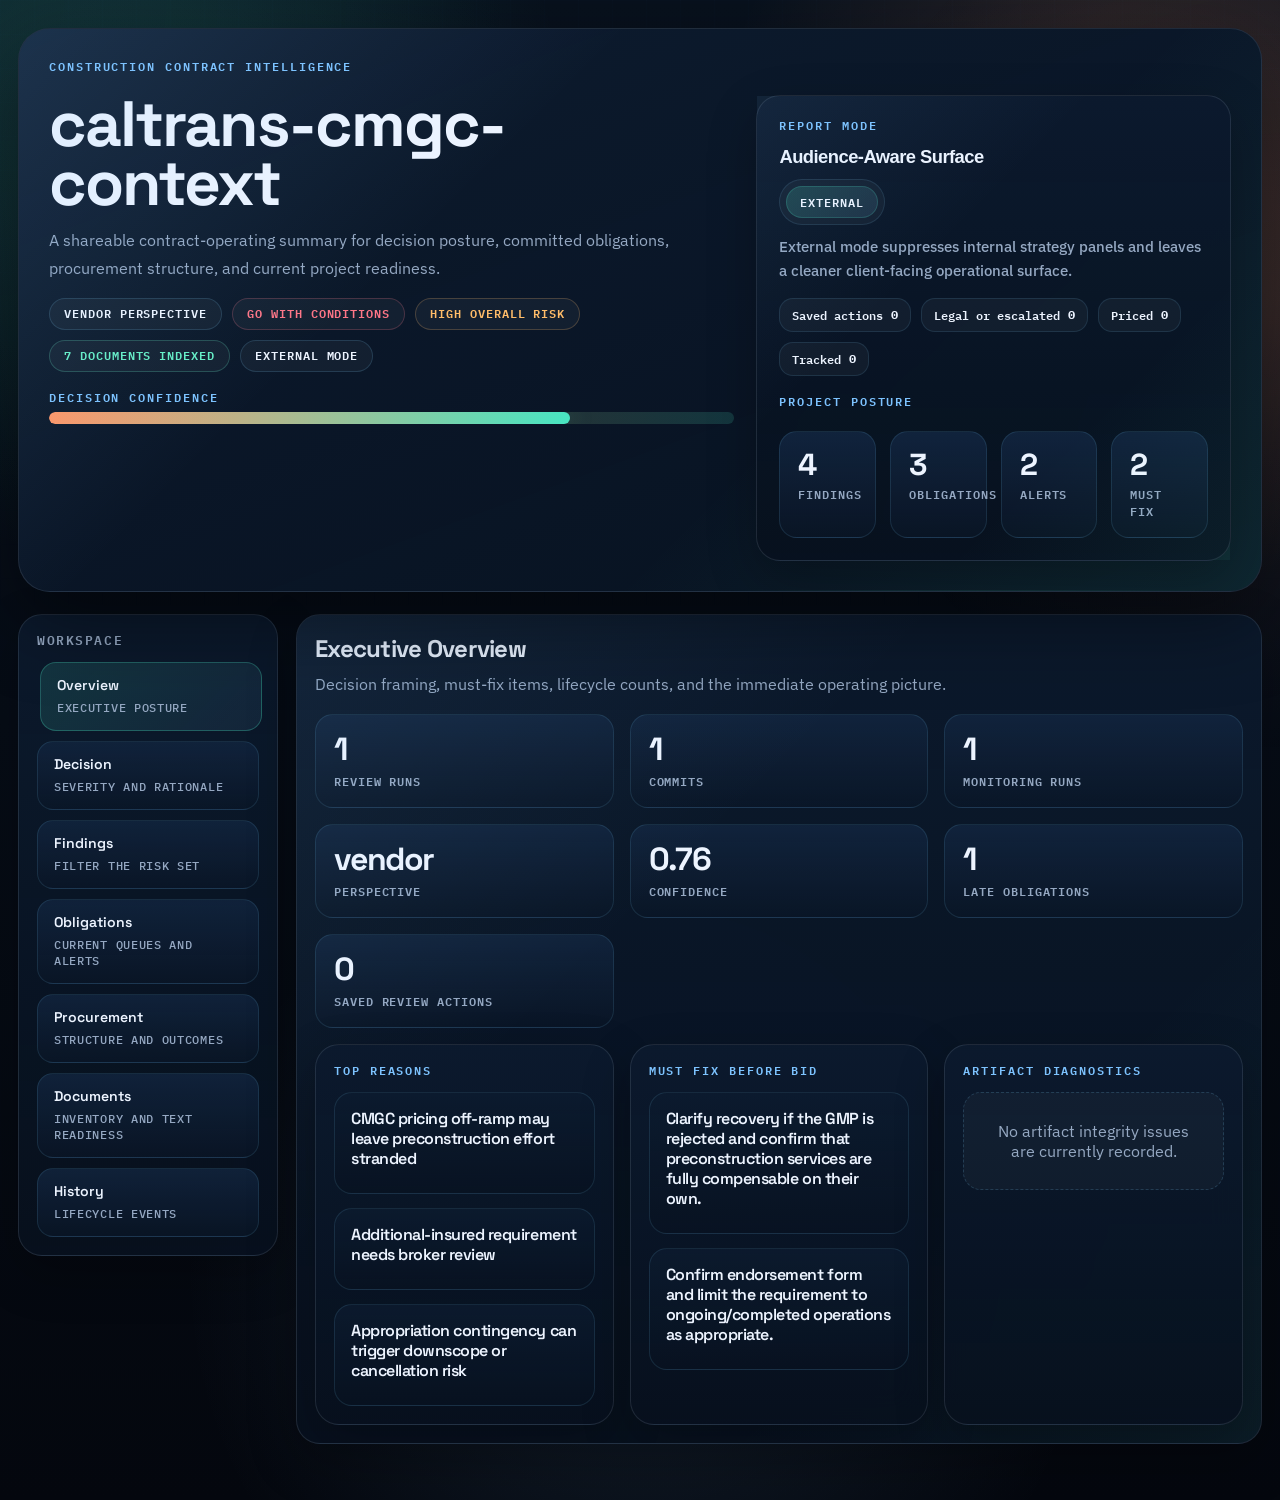
==== commit cef19d2b: "Redesign ICM demo surface" ====
--- a/demo_site/generated/cases/caltrans_cmgc_context/dashboard.html
+++ b/demo_site/generated/cases/caltrans_cmgc_context/dashboard.html
@@ -3,26 +3,35 @@
 <head>
   <meta charset="utf-8">
   <meta name="viewport" content="width=device-width, initial-scale=1">
+  <meta name="theme-color" content="#07111d">
   <title>Contract Intelligence Dashboard</title>
+  <link rel="preconnect" href="https://fonts.googleapis.com">
+  <link rel="preconnect" href="https://fonts.gstatic.com" crossorigin>
+  <link href="https://fonts.googleapis.com/css2?family=IBM+Plex+Mono:wght@500;600&family=IBM+Plex+Sans:wght@400;500;600;700&family=Space+Grotesk:wght@500;700&display=swap" rel="stylesheet">
+  <link rel="icon" href="/favicon.svg" type="image/svg+xml">
   <style>
     :root {
-      color-scheme: light;
-      --sand: #f4efe6;
-      --paper: #fbf8f2;
-      --panel: rgba(255, 255, 255, 0.92);
-      --panel-strong: #ffffff;
-      --ink: #132238;
-      --muted: #5c6874;
-      --line: rgba(19, 34, 56, 0.10);
-      --accent: #0f7662;
-      --accent-2: #c96b2c;
-      --risk: #9e2a2b;
-      --warn: #a16207;
-      --glow: rgba(15, 118, 98, 0.18);
-      --shadow: 0 18px 60px rgba(19, 34, 56, 0.10);
-      --radius-xl: 28px;
-      --radius-lg: 20px;
-      --radius-md: 14px;
+      color-scheme: dark;
+      --bg: #07111d;
+      --bg-deep: #030711;
+      --panel: rgba(8, 19, 34, 0.82);
+      --panel-strong: rgba(13, 29, 51, 0.94);
+      --panel-soft: rgba(9, 20, 36, 0.68);
+      --ink: #edf4ff;
+      --muted: #95a8c2;
+      --line: rgba(148, 163, 184, 0.17);
+      --line-strong: rgba(125, 211, 252, 0.24);
+      --accent: #48e5c2;
+      --accent-2: #ff9666;
+      --accent-3: #7dc3ff;
+      --risk: #ff7687;
+      --warn: #ffbc69;
+      --good: #66efc6;
+      --glow: rgba(72, 229, 194, 0.22);
+      --shadow: 0 30px 80px rgba(0, 0, 0, 0.42);
+      --radius-xl: 32px;
+      --radius-lg: 24px;
+      --radius-md: 18px;
     }
 
     * { box-sizing: border-box; }
@@ -31,57 +40,94 @@
       margin: 0;
       color: var(--ink);
       background:
-        radial-gradient(circle at 0% 0%, rgba(201, 107, 44, 0.14), transparent 30%),
-        radial-gradient(circle at 100% 20%, rgba(15, 118, 98, 0.18), transparent 36%),
-        linear-gradient(180deg, #f7f0e6 0%, #f4f6f7 44%, #eef2f3 100%);
-      font-family: "Iowan Old Style", "Palatino Linotype", Georgia, serif;
+        radial-gradient(circle at 12% 10%, rgba(72, 229, 194, 0.14), transparent 24%),
+        radial-gradient(circle at 88% 12%, rgba(255, 150, 102, 0.18), transparent 24%),
+        radial-gradient(circle at 50% 85%, rgba(125, 195, 255, 0.12), transparent 32%),
+        linear-gradient(180deg, #08111d 0%, #060c16 48%, #04070e 100%);
+      font-family: "IBM Plex Sans", "Avenir Next", "Segoe UI Variable Text", sans-serif;
       min-height: 100vh;
     }
 
+    body::before {
+      content: "";
+      position: fixed;
+      inset: 0;
+      pointer-events: none;
+      background:
+        linear-gradient(rgba(125, 195, 255, 0.05) 1px, transparent 1px),
+        linear-gradient(90deg, rgba(125, 195, 255, 0.05) 1px, transparent 1px);
+      background-size: 34px 34px;
+      mask-image: linear-gradient(180deg, rgba(0, 0, 0, 0.72), transparent 92%);
+      opacity: 0.34;
+    }
+
     .shell {
+      position: relative;
       max-width: 1440px;
       margin: 0 auto;
       padding: 28px 18px 56px;
+    }
+
+    .shell::before {
+      content: "";
+      position: absolute;
+      inset: 0;
+      pointer-events: none;
+      background:
+        radial-gradient(circle at 0% 0%, rgba(72, 229, 194, 0.08), transparent 26%),
+        radial-gradient(circle at 100% 20%, rgba(255, 150, 102, 0.10), transparent 26%);
+      z-index: 0;
     }
 
     .masthead {
       position: relative;
       overflow: hidden;
       background:
-        linear-gradient(135deg, rgba(255,255,255,0.90), rgba(255,255,255,0.74)),
-        linear-gradient(135deg, rgba(15,118,98,0.08), rgba(201,107,44,0.10));
-      border: 1px solid rgba(255,255,255,0.65);
+        linear-gradient(160deg, rgba(12, 27, 47, 0.96), rgba(7, 16, 29, 0.88)),
+        var(--panel-strong);
+      border: 1px solid var(--line);
       border-radius: var(--radius-xl);
       box-shadow: var(--shadow);
-      padding: 28px;
-      backdrop-filter: blur(12px);
+      padding: 30px;
+      backdrop-filter: blur(18px);
+      z-index: 1;
+    }
+
+    .masthead::before {
+      content: "";
+      position: absolute;
+      inset: 0;
+      pointer-events: none;
+      background:
+        linear-gradient(135deg, rgba(125, 195, 255, 0.14), transparent 34%, transparent 64%, rgba(72, 229, 194, 0.10));
     }
 
     .masthead::after {
       content: "";
       position: absolute;
-      inset: auto -10% -40% 50%;
-      height: 220px;
-      background: radial-gradient(circle, rgba(15,118,98,0.10), transparent 65%);
+      inset: auto -10% -46% 44%;
+      height: 260px;
+      background: radial-gradient(circle, rgba(72, 229, 194, 0.16), transparent 65%);
       pointer-events: none;
     }
 
     .eyebrow {
-      font: 700 0.74rem/1.2 "Avenir Next", "Segoe UI Variable Display", sans-serif;
+      font: 600 0.75rem/1.2 "IBM Plex Mono", monospace;
       letter-spacing: 0.16em;
       text-transform: uppercase;
-      color: var(--accent);
+      color: var(--accent-3);
       margin-bottom: 14px;
     }
 
     h1, h2, h3 {
       margin: 0;
       color: var(--ink);
+      font-family: "Space Grotesk", "Avenir Next", sans-serif;
+      letter-spacing: -0.03em;
     }
 
     h1 {
-      font: 700 clamp(2.2rem, 5vw, 4.2rem)/0.94 "Avenir Next Condensed", "Avenir Next", "Segoe UI Variable Display", sans-serif;
-      letter-spacing: -0.04em;
+      font: 700 clamp(2.5rem, 5vw, 4.4rem)/0.92 "Space Grotesk", "Avenir Next", sans-serif;
       max-width: 12ch;
     }
 
@@ -89,8 +135,8 @@
       margin-top: 14px;
       max-width: 72ch;
       color: var(--muted);
-      font-size: 1.02rem;
-      line-height: 1.6;
+      font-size: 1rem;
+      line-height: 1.72;
     }
 
     .hero-grid {
@@ -104,16 +150,28 @@
     .card,
     .workspace,
     .subpanel {
-      background: var(--panel);
+      background:
+        linear-gradient(180deg, rgba(12, 27, 47, 0.86), rgba(7, 16, 29, 0.72)),
+        var(--panel);
       border: 1px solid var(--line);
       border-radius: var(--radius-lg);
-      box-shadow: 0 10px 35px rgba(19, 34, 56, 0.06);
-      backdrop-filter: blur(10px);
+      box-shadow: 0 18px 50px rgba(0, 0, 0, 0.24);
+      backdrop-filter: blur(18px);
     }
 
     .hero-panel {
+      position: relative;
       padding: 22px;
       min-height: 100%;
+    }
+
+    .hero-panel::before,
+    .workspace::before {
+      content: "";
+      position: absolute;
+      inset: 0;
+      pointer-events: none;
+      background: linear-gradient(135deg, rgba(125, 195, 255, 0.08), transparent 36%, transparent 70%, rgba(72, 229, 194, 0.06));
     }
 
     .kpis {
@@ -126,19 +184,19 @@
     .kpi {
       padding: 18px;
       border-radius: var(--radius-md);
-      background: linear-gradient(180deg, rgba(255,255,255,0.96), rgba(255,255,255,0.80));
-      border: 1px solid rgba(19, 34, 56, 0.08);
+      background: linear-gradient(180deg, rgba(18, 37, 63, 0.92), rgba(10, 22, 39, 0.80));
+      border: 1px solid rgba(125, 211, 252, 0.12);
     }
 
     .kpi .value {
-      font: 700 1.9rem/1 "Avenir Next", "Segoe UI Variable Display", sans-serif;
+      font: 700 1.9rem/1 "Space Grotesk", "Avenir Next", sans-serif;
       letter-spacing: -0.04em;
       margin-bottom: 6px;
     }
 
     .kpi .label {
       color: var(--muted);
-      font: 600 0.86rem/1.3 "Avenir Next", "Segoe UI Variable Display", sans-serif;
+      font: 600 0.74rem/1.4 "IBM Plex Mono", monospace;
       text-transform: uppercase;
       letter-spacing: 0.08em;
     }
@@ -156,24 +214,24 @@
       gap: 8px;
       padding: 9px 14px;
       border-radius: 999px;
-      font: 700 0.8rem/1 "Avenir Next", "Segoe UI Variable Display", sans-serif;
-      letter-spacing: 0.05em;
+      font: 600 0.74rem/1 "IBM Plex Mono", monospace;
+      letter-spacing: 0.08em;
       text-transform: uppercase;
-      background: rgba(255,255,255,0.88);
-      border: 1px solid rgba(19, 34, 56, 0.08);
-    }
-
-    .badge.risk { color: var(--risk); }
-    .badge.warn { color: var(--warn); }
-    .badge.good { color: var(--accent); }
+      background: rgba(255,255,255,0.04);
+      border: 1px solid rgba(125, 211, 252, 0.16);
+    }
+
+    .badge.risk { color: var(--risk); border-color: rgba(255, 118, 135, 0.22); }
+    .badge.warn { color: var(--warn); border-color: rgba(255, 188, 105, 0.22); }
+    .badge.good { color: var(--good); border-color: rgba(102, 239, 198, 0.22); }
 
     .mode-switch {
       display: inline-flex;
       gap: 8px;
       padding: 6px;
       border-radius: 999px;
-      background: rgba(19,34,56,0.06);
-      border: 1px solid rgba(19,34,56,0.08);
+      background: rgba(255,255,255,0.04);
+      border: 1px solid rgba(125, 211, 252, 0.12);
       margin-bottom: 10px;
     }
 
@@ -185,9 +243,9 @@
       padding: 10px 14px;
       border-radius: 999px;
       cursor: pointer;
-      font: 700 0.82rem/1 "Avenir Next", "Segoe UI Variable Display", sans-serif;
+      font: 600 0.75rem/1 "IBM Plex Mono", monospace;
       text-transform: uppercase;
-      letter-spacing: 0.06em;
+      letter-spacing: 0.08em;
       transition: background 150ms ease, color 150ms ease, transform 150ms ease;
     }
 
@@ -196,14 +254,14 @@
     }
 
     .mode-button.is-active {
-      background: linear-gradient(135deg, rgba(15,118,98,0.18), rgba(255,255,255,0.95));
+      background: linear-gradient(135deg, rgba(72, 229, 194, 0.18), rgba(125, 195, 255, 0.10));
       color: var(--ink);
-      box-shadow: inset 0 0 0 1px rgba(15,118,98,0.18);
+      box-shadow: inset 0 0 0 1px rgba(72, 229, 194, 0.18);
     }
 
     .mode-caption {
       color: var(--muted);
-      font: 500 0.92rem/1.5 "Avenir Next", "Segoe UI Variable Text", sans-serif;
+      font: 500 0.92rem/1.6 "IBM Plex Sans", sans-serif;
       margin: 0 0 16px;
     }
 
@@ -220,10 +278,21 @@
       gap: 8px;
       padding: 10px 12px;
       border-radius: 14px;
-      background: rgba(255,255,255,0.86);
-      border: 1px solid rgba(19,34,56,0.08);
-      font: 700 0.8rem/1 "Avenir Next", "Segoe UI Variable Display", sans-serif;
+      background: rgba(255,255,255,0.04);
+      border: 1px solid rgba(125, 211, 252, 0.12);
+      font: 600 0.76rem/1 "IBM Plex Mono", monospace;
       color: var(--ink);
+    }
+
+    .warning-pill {
+      align-items: flex-start;
+      gap: 12px;
+      background: rgba(255, 150, 102, 0.10);
+      border-color: rgba(255, 188, 105, 0.22);
+    }
+
+    .note-tight {
+      margin-top: 6px;
     }
 
     .confidence-wrap {
@@ -233,14 +302,14 @@
     .confidence-track {
       height: 12px;
       border-radius: 999px;
-      background: linear-gradient(90deg, rgba(158,42,43,0.16), rgba(201,107,44,0.18), rgba(15,118,98,0.18));
+      background: linear-gradient(90deg, rgba(255, 118, 135, 0.14), rgba(255, 188, 105, 0.16), rgba(72, 229, 194, 0.16));
       overflow: hidden;
     }
 
     .confidence-fill {
       height: 100%;
       border-radius: inherit;
-      background: linear-gradient(90deg, #d86d4f, #0f7662);
+      background: linear-gradient(90deg, #ff9666, #48e5c2);
       box-shadow: 0 0 28px var(--glow);
     }
 
@@ -259,10 +328,10 @@
     }
 
     .rail h2 {
-      font: 700 1rem/1.1 "Avenir Next", "Segoe UI Variable Display", sans-serif;
+      font: 600 0.82rem/1.1 "IBM Plex Mono", monospace;
       margin-bottom: 14px;
       text-transform: uppercase;
-      letter-spacing: 0.08em;
+      letter-spacing: 0.12em;
       color: var(--muted);
     }
 
@@ -273,14 +342,14 @@
 
     .nav-button {
       appearance: none;
-      border: 1px solid rgba(19, 34, 56, 0.08);
+      border: 1px solid rgba(125, 211, 252, 0.12);
       border-radius: 16px;
-      background: rgba(255,255,255,0.75);
+      background: linear-gradient(180deg, rgba(18, 37, 63, 0.82), rgba(10, 22, 39, 0.72));
       padding: 14px 16px;
       text-align: left;
       cursor: pointer;
       color: var(--ink);
-      font: 700 0.92rem/1.2 "Avenir Next", "Segoe UI Variable Display", sans-serif;
+      font: 600 0.88rem/1.2 "Space Grotesk", sans-serif;
       transition: transform 160ms ease, background 160ms ease, border-color 160ms ease;
     }
 
@@ -288,7 +357,7 @@
       display: block;
       margin-top: 6px;
       color: var(--muted);
-      font: 500 0.76rem/1.4 "Avenir Next", "Segoe UI Variable Display", sans-serif;
+      font: 500 0.72rem/1.4 "IBM Plex Mono", monospace;
       text-transform: uppercase;
       letter-spacing: 0.06em;
     }
@@ -296,11 +365,12 @@
     .nav-button:hover,
     .nav-button[aria-selected="true"] {
       transform: translateX(3px);
-      background: linear-gradient(135deg, rgba(15,118,98,0.12), rgba(255,255,255,0.92));
-      border-color: rgba(15,118,98,0.28);
+      background: linear-gradient(135deg, rgba(72, 229, 194, 0.14), rgba(125, 195, 255, 0.08));
+      border-color: rgba(72, 229, 194, 0.28);
     }
 
     .workspace {
+      position: relative;
       overflow: hidden;
       padding: 18px;
     }
@@ -334,6 +404,8 @@
     .section-head p {
       margin: 8px 0 0;
       max-width: 70ch;
+      color: var(--muted);
+      line-height: 1.6;
     }
 
     .control-row {
@@ -346,11 +418,11 @@
     .control-row input,
     .control-row select {
       appearance: none;
-      border: 1px solid rgba(19,34,56,0.12);
-      background: rgba(255,255,255,0.95);
+      border: 1px solid rgba(125, 211, 252, 0.12);
+      background: rgba(7, 17, 29, 0.86);
       border-radius: 12px;
       padding: 12px 14px;
-      font: 500 0.92rem/1 "Avenir Next", "Segoe UI Variable Text", sans-serif;
+      font: 500 0.92rem/1 "IBM Plex Sans", sans-serif;
       color: var(--ink);
       min-width: 180px;
     }
@@ -364,11 +436,11 @@
     .chip {
       border-radius: 999px;
       padding: 8px 12px;
-      background: rgba(15,118,98,0.08);
-      border: 1px solid rgba(15,118,98,0.14);
-      font: 700 0.76rem/1 "Avenir Next", "Segoe UI Variable Display", sans-serif;
+      background: rgba(72, 229, 194, 0.10);
+      border: 1px solid rgba(72, 229, 194, 0.16);
+      font: 600 0.74rem/1 "IBM Plex Mono", monospace;
       text-transform: uppercase;
-      letter-spacing: 0.05em;
+      letter-spacing: 0.08em;
       color: var(--accent);
     }
 
@@ -396,13 +468,21 @@
     .stat-card {
       padding: 18px;
       border-radius: 18px;
-      background: linear-gradient(180deg, rgba(255,255,255,0.95), rgba(255,255,255,0.78));
-      border: 1px solid rgba(19,34,56,0.08);
+      background: linear-gradient(180deg, rgba(18, 37, 63, 0.86), rgba(10, 22, 39, 0.70));
+      border: 1px solid rgba(125, 211, 252, 0.12);
     }
 
     .stat-card .number {
-      font: 700 2rem/1 "Avenir Next", "Segoe UI Variable Display", sans-serif;
+      font: 700 2rem/1 "Space Grotesk", sans-serif;
       letter-spacing: -0.05em;
+    }
+
+    .stat-card .label {
+      margin-top: 8px;
+      color: var(--muted);
+      font: 600 0.72rem/1.4 "IBM Plex Mono", monospace;
+      letter-spacing: 0.08em;
+      text-transform: uppercase;
     }
 
     .stack {
@@ -418,9 +498,9 @@
     .doc-card,
     .review-card,
     .detail-card {
-      border: 1px solid rgba(19,34,56,0.08);
+      border: 1px solid rgba(125, 211, 252, 0.12);
       border-radius: 18px;
-      background: rgba(255,255,255,0.88);
+      background: linear-gradient(180deg, rgba(12, 27, 47, 0.86), rgba(8, 18, 33, 0.72));
       padding: 16px;
     }
 
@@ -432,7 +512,7 @@
     .doc-card h3,
     .review-card h3,
     .detail-card h3 {
-      font: 700 1rem/1.25 "Avenir Next", "Segoe UI Variable Display", sans-serif;
+      font: 600 1rem/1.25 "Space Grotesk", sans-serif;
       margin-bottom: 8px;
     }
 
@@ -443,14 +523,14 @@
 
     .interactive-card:hover {
       transform: translateY(-1px);
-      border-color: rgba(15,118,98,0.22);
-      box-shadow: 0 12px 28px rgba(19,34,56,0.08);
+      border-color: rgba(72, 229, 194, 0.22);
+      box-shadow: 0 18px 44px rgba(0, 0, 0, 0.24);
     }
 
     .interactive-card.active {
-      border-color: rgba(15,118,98,0.32);
-      box-shadow: 0 14px 34px rgba(15,118,98,0.12);
-      background: linear-gradient(180deg, rgba(255,255,255,0.98), rgba(236,248,245,0.92));
+      border-color: rgba(72, 229, 194, 0.32);
+      box-shadow: 0 18px 46px rgba(0, 0, 0, 0.28);
+      background: linear-gradient(180deg, rgba(17, 35, 60, 0.96), rgba(9, 20, 36, 0.88));
     }
 
     .meta {
@@ -465,11 +545,11 @@
       align-items: center;
       padding: 6px 10px;
       border-radius: 999px;
-      background: rgba(19,34,56,0.05);
+      background: rgba(255,255,255,0.05);
       color: var(--muted);
-      font: 700 0.72rem/1 "Avenir Next", "Segoe UI Variable Display", sans-serif;
+      font: 600 0.7rem/1 "IBM Plex Mono", monospace;
       text-transform: uppercase;
-      letter-spacing: 0.05em;
+      letter-spacing: 0.08em;
     }
 
     .severity-critical { color: var(--risk); }
@@ -489,7 +569,7 @@
       top: 0;
       bottom: 0;
       width: 2px;
-      background: linear-gradient(180deg, rgba(15,118,98,0.26), rgba(201,107,44,0.24));
+      background: linear-gradient(180deg, rgba(72, 229, 194, 0.30), rgba(255, 150, 102, 0.24));
     }
 
     .timeline-item {
@@ -506,7 +586,7 @@
       height: 12px;
       border-radius: 999px;
       background: var(--accent);
-      box-shadow: 0 0 0 6px rgba(15,118,98,0.12);
+      box-shadow: 0 0 0 6px rgba(72, 229, 194, 0.12);
     }
 
     .columns {
@@ -518,8 +598,8 @@
     .column {
       border-radius: 18px;
       padding: 14px;
-      background: linear-gradient(180deg, rgba(255,255,255,0.82), rgba(255,255,255,0.64));
-      border: 1px solid rgba(19,34,56,0.08);
+      background: linear-gradient(180deg, rgba(18, 37, 63, 0.82), rgba(10, 22, 39, 0.66));
+      border: 1px solid rgba(125, 211, 252, 0.12);
       min-height: 220px;
     }
 
@@ -536,14 +616,14 @@
       top: 18px;
       border-radius: 20px;
       padding: 18px;
-      background: linear-gradient(180deg, rgba(255,255,255,0.94), rgba(249,252,251,0.82));
-      border: 1px solid rgba(19,34,56,0.08);
-      box-shadow: 0 16px 40px rgba(19,34,56,0.08);
+      background: linear-gradient(180deg, rgba(15, 31, 53, 0.94), rgba(8, 18, 33, 0.84));
+      border: 1px solid rgba(125, 211, 252, 0.14);
+      box-shadow: 0 20px 56px rgba(0, 0, 0, 0.34);
     }
 
     .detail-divider {
       height: 1px;
-      background: rgba(19,34,56,0.10);
+      background: rgba(148, 163, 184, 0.14);
       margin: 16px 0;
     }
 
@@ -567,9 +647,9 @@
     .review-form label {
       display: grid;
       gap: 6px;
-      font: 700 0.78rem/1.25 "Avenir Next", "Segoe UI Variable Display", sans-serif;
+      font: 600 0.74rem/1.3 "IBM Plex Mono", monospace;
       text-transform: uppercase;
-      letter-spacing: 0.06em;
+      letter-spacing: 0.08em;
       color: var(--muted);
     }
 
@@ -578,11 +658,11 @@
     .review-form textarea {
       width: 100%;
       appearance: none;
-      border: 1px solid rgba(19,34,56,0.12);
-      background: rgba(255,255,255,0.96);
+      border: 1px solid rgba(125, 211, 252, 0.12);
+      background: rgba(7, 17, 29, 0.84);
       border-radius: 12px;
       padding: 12px 14px;
-      font: 500 0.92rem/1.35 "Avenir Next", "Segoe UI Variable Text", sans-serif;
+      font: 500 0.92rem/1.35 "IBM Plex Sans", sans-serif;
       color: var(--ink);
     }
 
@@ -599,60 +679,66 @@
 
     .action-button {
       appearance: none;
-      border: 1px solid rgba(15,118,98,0.18);
-      background: linear-gradient(135deg, rgba(15,118,98,0.12), rgba(255,255,255,0.94));
+      border: 1px solid rgba(72, 229, 194, 0.18);
+      background: linear-gradient(135deg, rgba(72, 229, 194, 0.12), rgba(125, 195, 255, 0.06));
       color: var(--ink);
       border-radius: 12px;
       padding: 10px 14px;
       cursor: pointer;
-      font: 700 0.82rem/1 "Avenir Next", "Segoe UI Variable Display", sans-serif;
+      font: 600 0.75rem/1 "IBM Plex Mono", monospace;
       text-transform: uppercase;
-      letter-spacing: 0.06em;
+      letter-spacing: 0.08em;
     }
 
     .action-button.subtle {
-      border-color: rgba(19,34,56,0.10);
-      background: rgba(255,255,255,0.90);
+      border-color: rgba(148, 163, 184, 0.14);
+      background: rgba(255,255,255,0.04);
     }
 
     .note {
       margin: 0;
       color: var(--muted);
-      font: 500 0.88rem/1.5 "Avenir Next", "Segoe UI Variable Text", sans-serif;
+      font: 500 0.88rem/1.6 "IBM Plex Sans", sans-serif;
     }
 
     .doc-table {
       width: 100%;
       border-collapse: collapse;
-      background: rgba(255,255,255,0.84);
+      background: rgba(7, 17, 29, 0.76);
       border-radius: 18px;
       overflow: hidden;
-      border: 1px solid rgba(19,34,56,0.08);
+      border: 1px solid rgba(125, 211, 252, 0.12);
     }
 
     .doc-table th,
     .doc-table td {
       padding: 12px 14px;
       text-align: left;
-      border-bottom: 1px solid rgba(19,34,56,0.08);
-      font-family: "Avenir Next", "Segoe UI Variable Text", sans-serif;
+      border-bottom: 1px solid rgba(148, 163, 184, 0.10);
+      font-family: "IBM Plex Sans", sans-serif;
       font-size: 0.92rem;
     }
 
     .doc-table th {
       color: var(--muted);
-      font-size: 0.78rem;
+      font-size: 0.74rem;
       text-transform: uppercase;
-      letter-spacing: 0.08em;
+      letter-spacing: 0.1em;
+      font-family: "IBM Plex Mono", monospace;
+    }
+
+    .doc-table tr:last-child th,
+    .doc-table tr:last-child td {
+      border-bottom: none;
     }
 
     .empty {
       padding: 28px 20px;
       text-align: center;
       color: var(--muted);
-      border: 1px dashed rgba(19,34,56,0.16);
+      border: 1px dashed rgba(125, 211, 252, 0.18);
       border-radius: 18px;
-      background: rgba(255,255,255,0.54);
+      background: rgba(255,255,255,0.03);
     }
 
     @media (max-width: 1120px) {
@@ -946,7 +1032,7 @@
   </div>
 
   <script>
-    const dashboardData = {"project_id": "caltrans-cmgc-context", "project_path": null, "case_record": {"project_id": "caltrans-cmgc-context", "latest_run_id": "run_20260404T142830875363Z", "latest_analysis_perspective": "vendor", "latest_recommendation": "go_with_conditions", "latest_overall_risk": "high", "latest_agreement_type": "cmgc_preconstruction_services", "latest_project_sector": "bridges", "latest_outcome_status": "scope_rescope", "total_runs": 1, "run_history": [{"run_id": "run_20260404T142830875363Z", "run_type": "bid_review", "analysis_perspective": "vendor", "created_at": "2026-04-04T14:28:30.875363Z", "recommendation": "go_with_conditions", "overall_risk": "high", "artifact_count": 11}], "latest_commit_id": "commit_20260404T142830880658Z", "total_commits": 1, "latest_obligations_count": 3, "commit_history": [{"commit_id": "commit_20260404T142830880658Z", "analysis_perspective": "vendor", "created_at": "2026-04-04T14:28:30.880658Z", "source_run_id": "run_20260404T142830875363Z", "obligations_count": 3, "accepted_risks_count": 2, "negotiated_changes_count": 0}], "latest_monitoring_run_id": "monitor_20260404T142830883043Z", "total_monitoring_runs": 1, "monitoring_history": [{"run_id": "monitor_20260404T142830883043Z", "created_at": "2026-04-04T14:28:30.883043Z", "source_commit_id": "commit_20260404T142830880658Z", "alerts_count": 2, "due_count": 1, "late_count": 1, "satisfied_count": 1}]}, "latest_run": {"run_id": "run_20260404T142830875363Z", "project_id": "caltrans-cmgc-context", "created_at": "2026-04-04T14:28:30.875363Z", "decision_summary": {"project_id": "caltrans-cmgc-context", "analysis_perspective": "vendor", "recommendation": "go_with_conditions", "overall_risk": "high", "confidence": 0.76, "top_reasons": ["CMGC pricing off-ramp may leave preconstruction effort stranded", "Additional-insured requirement needs broker review", "Appropriation contingency can trigger downscope or cancellation risk"], "must_fix_before_bid": ["Clarify recovery if the GMP is rejected and confirm that preconstruction services are fully compensable on their own.", "Confirm endorsement form and limit the requirement to ongoing/completed operations as appropriate."], "human_review_required": true}, "document_inventory": {"project_id": "caltrans-cmgc-context", "analysis_perspective": "vendor", "documents": [{"document_id": "doc_2a8e2c8ee6", "filename": "Board Resolution.md", "document_type": "board_record", "required_for_bid_review": false, "text_available": true, "text_source": "plain_text", "text_quality": "medium", "clause_count": 1}, {"document_id": "doc_914932d86c", "filename": "General Conditions.md", "document_type": "general_conditions", "required_for_bid_review": true, "text_available": true, "text_source": "plain_text", "text_quality": "medium", "clause_count": 1}, {"document_id": "doc_6f78fa0858", "filename": "Insurance Requirements.md", "document_type": "insurance_requirements", "required_for_bid_review": true, "text_available": true, "text_source": "plain_text", "text_quality": "medium", "clause_count": 1}, {"document_id": "doc_2b13cd1fb4", "filename": "Prime Contract Agreement.md", "document_type": "prime_contract", "required_for_bid_review": true, "text_available": true, "text_source": "plain_text", "text_quality": "high", "clause_count": 5}, {"document_id": "doc_9ea62dd2ed", "filename": "Project Status Dashboard.md", "document_type": "project_status", "required_for_bid_review": false, "text_available": true, "text_source": "plain_text", "text_quality": "medium", "clause_count": 1}, {"document_id": "doc_dab4eba677", "filename": "Proposed Budget FY2027.md", "document_type": "budget_document", "required_for_bid_review": false, "text_available": true, "text_source": "plain_text", "text_quality": "medium", "clause_count": 1}, {"document_id": "doc_11a0e4bfd7", "filename": "RFQ Procurement Package.md", "document_type": "procurement_document", "required_for_bid_review": false, "text_available": true, "text_source": "plain_text", "text_quality": "medium", "clause_count": 1}], "missing_required_documents": []}, "procurement_profile": {"project_id": "caltrans-cmgc-context", "agreement_type": "cmgc_preconstruction_services", "project_sector": "bridges", "payment_mechanism": "guaranteed_maximum_price", "procurement_method": "qbs_or_rfq", "public_text_quality": "structured_or_searchable", "governance_artifacts_present": ["board_minutes", "project_status", "settlement_resolution"], "detected_clause_families": ["appropriation_limit", "gmp_offramp", "independent_cost_estimator", "open_book_cost_model", "public_records_handling", "reporting_wbs"], "evidence": [{"document_id": "doc_2b13cd1fb4", "location": "Prime Contract Agreement.md:L1", "excerpt": "reconstruction Services Contract does not obligate the owner to award construction services. If the guaranteed maximum price is not accepted, the owner may re-advertise the work."}, {"document_id": "doc_2b13cd1fb4", "location": "Prime Contract Agreement.md:L5", "excerpt": "Section 2 Funding This agreement is subject to availability of funds appropriated through the Budget Act."}, {"document_id": "doc_2b13cd1fb4", "location": "Prime Contract Agreement.md:L8", "excerpt": "Section 3 Open Book Contractor shall maintain open-book cost model records. If the agency receives a Public Records Act"}, {"document_id": "doc_2b13cd1fb4", "location": "Prime Contract Agreement.md:L11", "excerpt": "Section 4 Estimate Reconciliation Owner may retain an Independent Cost Estimator (ICE) to reconcile estimates."}, {"document_id": "doc_2b13cd1fb4", "location": "Prime Contract Agreement.md:L14", "excerpt": "Section 5 Reporting Contractor shall provide monthly progress reports by Work Breakdown Structure (WBS)."}], "notes": ["Package includes governance or status records that can support outcome-aware contract analysis.", "CMGC-style preconstruction language was detected; later GMP and construction-award decisions should be tracked separately."]}, "outcome_evidence": {"project_id": "caltrans-cmgc-context", "outcome_status": "scope_rescope", "governance_artifacts_present": ["board_minutes", "project_status", "settlement_resolution"], "events": [{"event_type": "award", "impact_types": [], "summary": "Award activity appears documented in the supplied package.", "confidence": 0.72, "source_document_type": "project_status", "evidence_source_type": "project_dashboard", "evidence": [{"document_id": "doc_9ea62dd2ed", "location": "Project Status Dashboard.md:paragraph_1", "excerpt": "Project awarded in 2025. Estimated completion 2026. 45 percent complete."}]}, {"event_type": "project_status_update", "impact_types": [], "summary": "A project status or progress update appears documented in the supplied package.", "confidence": 0.72, "source_document_type": "project_status", "evidence_source_type": "project_dashboard", "evidence": [{"document_id": "doc_9ea62dd2ed", "location": "Project Status Dashboard.md:paragraph_1", "excerpt": "Project awarded in 2025. Estimated completion 2026. 45 percent complete."}]}, {"event_type": "change_order", "impact_types": ["scope_change"], "summary": "Change-order activity appears documented in the supplied package.", "confidence": 0.72, "source_document_type": "board_record", "evidence_source_type": "council_resolution", "evidence": [{"document_id": "doc_2a8e2c8ee6", "location": "Board Resolution.md:paragraph_1", "excerpt": "Resolution approving Change Order No. 4 and settlement agreement because of cost escalation and budget shortfall."}]}, {"event_type": "settlement", "impact_types": ["scope_change", "cost_overrun"], "summary": "Settlement or release activity appears documented in the supplied package.", "confidence": 0.72, "source_document_type": "board_record", "evidence_source_type": "council_resolution", "evidence": [{"document_id": "doc_2a8e2c8ee6", "location": "Board Resolution.md:paragraph_1", "excerpt": "Resolution approving Change Order No. 4 and settlement agreement because of cost escalation and budget shortfall."}]}, {"event_type": "scope_change", "impact_types": ["scope_change", "cost_overrun"], "summary": "Rescoping or cost-escalation activity appears documented in the supplied package.", "confidence": 0.72, "source_document_type": "board_record", "evidence_source_type": "council_resolution", "evidence": [{"document_id": "doc_2a8e2c8ee6", "location": "Board Resolution.md:paragraph_1", "excerpt": "Resolution approving Change Order No. 4 and settlement agreement because of cost escalation and budget shortfall."}]}], "coverage_gaps": [], "monitoring_recommendations": ["Track GMP acceptance, independent cost-estimate reconciliation, and any owner decision to re-advertise or defer construction award.", "Preserve later change-order and settlement records because those documents are often the best public evidence of delivery stress."]}, "obligations_count": 3, "context_profile": {"signals": [], "notes": ["Internal-only context is intentionally omitted from the external artifact."], "internal_only": false}}, "latest_commit": {"commit_id": "commit_20260404T142830880658Z", "project_id": "caltrans-cmgc-context", "created_at": "2026-04-04T14:28:30.880658Z", "source_run_id": "run_20260404T142830875363Z", "decision_summary": {"project_id": "caltrans-cmgc-context", "analysis_perspective": "vendor", "recommendation": "go_with_conditions", "overall_risk": "high", "confidence": 0.76, "top_reasons": ["CMGC pricing off-ramp may leave preconstruction effort stranded", "Additional-insured requirement needs broker review", "Appropriation contingency can trigger downscope or cancellation risk"], "must_fix_before_bid": ["Clarify recovery if the GMP is rejected and confirm that preconstruction services are fully compensable on their own.", "Confirm endorsement form and limit the requirement to ongoing/completed operations as appropriate."], "human_review_required": true}, "procurement_profile": {"project_id": "caltrans-cmgc-context", "agreement_type": "cmgc_preconstruction_services", "project_sector": "bridges", "payment_mechanism": "guaranteed_maximum_price", "procurement_method": "qbs_or_rfq", "public_text_quality": "structured_or_searchable", "governance_artifacts_present": ["board_minutes", "project_status", "settlement_resolution"], "detected_clause_families": ["appropriation_limit", "gmp_offramp", "independent_cost_estimator", "open_book_cost_model", "public_records_handling", "reporting_wbs"], "evidence": [{"document_id": "doc_2b13cd1fb4", "location": "Prime Contract Agreement.md:L1", "excerpt": "reconstruction Services Contract does not obligate the owner to award construction services. If the guaranteed maximum price is not accepted, the owner may re-advertise the work."}, {"document_id": "doc_2b13cd1fb4", "location": "Prime Contract Agreement.md:L5", "excerpt": "Section 2 Funding This agreement is subject to availability of funds appropriated through the Budget Act."}, {"document_id": "doc_2b13cd1fb4", "location": "Prime Contract Agreement.md:L8", "excerpt": "Section 3 Open Book Contractor shall maintain open-book cost model records. If the agency receives a Public Records Act"}, {"document_id": "doc_2b13cd1fb4", "location": "Prime Contract Agreement.md:L11", "excerpt": "Section 4 Estimate Reconciliation Owner may retain an Independent Cost Estimator (ICE) to reconcile estimates."}, {"document_id": "doc_2b13cd1fb4", "location": "Prime Contract Agreement.md:L14", "excerpt": "Section 5 Reporting Contractor shall provide monthly progress reports by Work Breakdown Structure (WBS)."}], "notes": ["Package includes governance or status records that can support outcome-aware contract analysis.", "CMGC-style preconstruction language was detected; later GMP and construction-award decisions should be tracked separately."]}, "outcome_status": "scope_rescope", "negotiated_changes": [], "obligations_count": 3}, "latest_monitoring": {"run_id": "monitor_20260404T142830883043Z", "project_id": "caltrans-cmgc-context", "created_at": "2026-04-04T14:28:30.883043Z", "source_commit_id": "commit_20260404T142830880658Z", "as_of_date": "2026-04-04", "monitored_obligations": [{"obligation_id": "obl_c4209290ab70", "title": "Provide required notice within 10 business days", "source_clause": "General Conditions.md::General Conditions.md:paragraph_1", "owner_role": "project_manager", "severity_if_missed": "high", "status": "late", "summary": "Reference-demo monitoring marks this obligation as overdue for operator attention.", "next_due_at": null, "last_satisfied_at": null, "notes": []}, {"obligation_id": "obl_e51092f6dd84", "title": "Provide certificates of insurance before starting work", "source_clause": "Insurance Requirements.md::Insurance Requirements.md:paragraph_1", "owner_role": "risk_manager", "severity_if_missed": "high", "status": "due", "summary": "Reference-demo monitoring marks this obligation as currently due.", "next_due_at": null, "last_satisfied_at": null, "notes": []}, {"obligation_id": "obl_812351987b94", "title": "Submit monthly progress reports by work breakdown structure", "source_clause": "Prime Contract Agreement.md::Prime Contract Agreement.md:L14", "owner_role": "project_controls_manager", "severity_if_missed": "medium", "status": "satisfied", "summary": "Reference-demo monitoring marks this obligation as satisfied for the current cycle.", "next_due_at": null, "last_satisfied_at": null, "notes": []}], "alerts": [{"alert_id": "alert_545efb5cc185", "obligation_id": "obl_c4209290ab70", "created_at": "2026-04-04T14:28:30.883021Z", "severity": "high", "alert_type": "late", "status": "open", "summary": "Reference-demo monitoring marks this obligation as overdue for operator attention.", "ui_id": "alert_545efb5cc185"}, {"alert_id": "alert_c18ecaa07a0c", "obligation_id": "obl_e51092f6dd84", "created_at": "2026-04-04T14:28:30.883021Z", "severity": "high", "alert_type": "due", "status": "open", "summary": "Reference-demo monitoring marks this obligation as currently due.", "ui_id": "alert_c18ecaa07a0c"}]}, "documents": [{"document_id": "doc_2a8e2c8ee6", "filename": "Board Resolution.md", "document_type": "board_record", "required_for_bid_review": false, "text_available": true, "text_source": "plain_text", "text_quality": "medium", "clause_count": 1}, {"document_id": "doc_914932d86c", "filename": "General Conditions.md", "document_type": "general_conditions", "required_for_bid_review": true, "text_available": true, "text_source": "plain_text", "text_quality": "medium", "clause_count": 1}, {"document_id": "doc_6f78fa0858", "filename": "Insurance Requirements.md", "document_type": "insurance_requirements", "required_for_bid_review": true, "text_available": true, "text_source": "plain_text", "text_quality": "medium", "clause_count": 1}, {"document_id": "doc_2b13cd1fb4", "filename": "Prime Contract Agreement.md", "document_type": "prime_contract", "required_for_bid_review": true, "text_available": true, "text_source": "plain_text", "text_quality": "high", "clause_count": 5}, {"document_id": "doc_9ea62dd2ed", "filename": "Project Status Dashboard.md", "document_type": "project_status", "required_for_bid_review": false, "text_available": true, "text_source": "plain_text", "text_quality": "medium", "clause_count": 1}, {"document_id": "doc_dab4eba677", "filename": "Proposed Budget FY2027.md", "document_type": "budget_document", "required_for_bid_review": false, "text_available": true, "text_source": "plain_text", "text_quality": "medium", "clause_count": 1}, {"document_id": "doc_11a0e4bfd7", "filename": "RFQ Procurement Package.md", "document_type": "procurement_document", "required_for_bid_review": false, "text_available": true, "text_source": "plain_text", "text_quality": "medium", "clause_count": 1}], "findings": [{"id": "contract_risk_analyst:cmgc_offramp", "analysis_perspective": "vendor", "role": "contract_risk_analyst", "category": "cmgc_offramp", "severity": "high", "title": "CMGC pricing off-ramp may leave preconstruction effort stranded", "summary": "The package appears to let the owner reject GMP pricing or decline a later construction award.", "recommended_action": "Clarify recovery if the GMP is rejected and confirm that preconstruction services are fully compensable on their own.", "confidence": 0.68, "evidence": [{"document_id": "doc_2b13cd1fb4", "location": "Prime Contract Agreement.md:L1", "excerpt": "reconstruction Services Contract does not obligate the owner to award construction services. If the guaranteed maximum price is not accepted, the owner may re-advertise the work."}], "uncertainty_notes": [], "source_group": "commercial", "ui_id": "contract_risk_analyst:cmgc_offramp"}, {"id": "contract_risk_analyst:appropriation_limit", "analysis_perspective": "vendor", "role": "contract_risk_analyst", "category": "appropriation_limit", "severity": "medium", "title": "Appropriation contingency can trigger downscope or cancellation risk", "summary": "Public funding language appears to limit enforceability to appropriated or available funds.", "recommended_action": "Tie any non-appropriation exit to payment for work performed, demobilization, and orderly scope reduction.", "confidence": 0.68, "evidence": [{"document_id": "doc_2b13cd1fb4", "location": "Prime Contract Agreement.md:L5", "excerpt": "Section 2 Funding This agreement is subject to availability of funds appropriated through the Budget Act."}], "uncertainty_notes": [], "source_group": "commercial", "ui_id": "contract_risk_analyst:appropriation_limit"}, {"id": "insurance_requirements_analyst:additional_insured", "analysis_perspective": "vendor", "role": "insurance_requirements_analyst", "category": "additional_insured", "severity": "high", "title": "Additional-insured requirement needs broker review", "summary": "The package appears to require owner-side additional-insured coverage language.", "recommended_action": "Confirm endorsement form and limit the requirement to ongoing/completed operations as appropriate.", "confidence": 0.68, "evidence": [{"document_id": "doc_6f78fa0858", "location": "Insurance Requirements.md:paragraph_1", "excerpt": "Additional insured status is required. Umbrella coverage shall drop down if primary insurance is exhausted. Certificat"}], "uncertainty_notes": [], "source_group": "insurance", "ui_id": "insurance_requirements_analyst:additional_insured"}, {"id": "insurance_requirements_analyst:umbrella_drop_down", "analysis_perspective": "vendor", "role": "insurance_requirements_analyst", "category": "umbrella_drop_down", "severity": "medium", "title": "Umbrella drop-down wording may exceed standard market terms", "summary": "The package appears to require umbrella or excess coverage to drop down if primary limits are impaired or exhausted.", "recommended_action": "Confirm market availability, price impact, and whether the drop-down feature can be limited to commercially available forms.", "confidence": 0.68, "evidence": [{"document_id": "doc_6f78fa0858", "location": "Insurance Requirements.md:paragraph_1", "excerpt": "Additional insured status is required. Umbrella coverage shall drop down if primary insurance is exhausted. Certificates of insurance are required before starting work."}], "uncertainty_notes": [], "source_group": "insurance", "ui_id": "insurance_requirements_analyst:umbrella_drop_down"}], "obligations": [{"id": "obl_c4209290ab70", "source_clause": "General Conditions.md::General Conditions.md:paragraph_1", "source_document_id": "doc_914932d86c", "source_excerpt": "Notice of claim must be provided within 10 business days.", "title": "Provide required notice within 10 business days", "obligation_type": "notice_deadline", "trigger": "contractual notice event", "due_rule": "within 10 business days", "owner_role": "project_manager", "severity_if_missed": "high", "evidence": [{"document_id": "doc_914932d86c", "location": "General Conditions.md:paragraph_1", "excerpt": "Notice of claim must be provided within 10 business days."}], "ui_id": "obl_c4209290ab70"}, {"id": "obl_e51092f6dd84", "source_clause": "Insurance Requirements.md::Insurance Requirements.md:paragraph_1", "source_document_id": "doc_6f78fa0858", "source_excerpt": "al insured status is required. Umbrella coverage shall drop down if primary insurance is exhausted. Certificates of insurance are required before starting work.", "title": "Provide certificates of insurance before starting work", "obligation_type": "pre_start_requirement", "trigger": "before mobilization or notice to proceed", "due_rule": "before starting work", "owner_role": "risk_manager", "severity_if_missed": "high", "evidence": [{"document_id": "doc_6f78fa0858", "location": "Insurance Requirements.md:paragraph_1", "excerpt": "al insured status is required. Umbrella coverage shall drop down if primary insurance is exhausted. Certificates of insurance are required before starting work."}], "ui_id": "obl_e51092f6dd84"}, {"id": "obl_812351987b94", "source_clause": "Prime Contract Agreement.md::Prime Contract Agreement.md:L14", "source_document_id": "doc_2b13cd1fb4", "source_excerpt": "", "title": "Submit monthly progress reports by work breakdown structure", "obligation_type": "recurring_reporting", "trigger": "during preconstruction or active delivery", "due_rule": "monthly, mapped to WBS elements when required", "owner_role": "project_controls_manager", "severity_if_missed": "medium", "evidence": [{"document_id": "doc_2b13cd1fb4", "location": "Prime Contract Agreement.md:L14", "excerpt": ""}], "ui_id": "obl_812351987b94"}], "monitored_obligations": [{"obligation_id": "obl_c4209290ab70", "title": "Provide required notice within 10 business days", "source_clause": "General Conditions.md::General Conditions.md:paragraph_1", "owner_role": "project_manager", "severity_if_missed": "high", "status": "late", "summary": "Reference-demo monitoring marks this obligation as overdue for operator attention.", "next_due_at": null, "last_satisfied_at": null, "notes": []}, {"obligation_id": "obl_e51092f6dd84", "title": "Provide certificates of insurance before starting work", "source_clause": "Insurance Requirements.md::Insurance Requirements.md:paragraph_1", "owner_role": "risk_manager", "severity_if_missed": "high", "status": "due", "summary": "Reference-demo monitoring marks this obligation as currently due.", "next_due_at": null, "last_satisfied_at": null, "notes": []}, {"obligation_id": "obl_812351987b94", "title": "Submit monthly progress reports by work breakdown structure", "source_clause": "Prime Contract Agreement.md::Prime Contract Agreement.md:L14", "owner_role": "project_controls_manager", "severity_if_missed": "medium", "status": "satisfied", "summary": "Reference-demo monitoring marks this obligation as satisfied for the current cycle.", "next_due_at": null, "last_satisfied_at": null, "notes": []}], "alerts": [{"alert_id": "alert_545efb5cc185", "obligation_id": "obl_c4209290ab70", "created_at": "2026-04-04T14:28:30.883021Z", "severity": "high", "alert_type": "late", "status": "open", "summary": "Reference-demo monitoring marks this obligation as overdue for operator attention.", "ui_id": "alert_545efb5cc185"}, {"alert_id": "alert_c18ecaa07a0c", "obligation_id": "obl_e51092f6dd84", "created_at": "2026-04-04T14:28:30.883021Z", "severity": "high", "alert_type": "due", "status": "open", "summary": "Reference-demo monitoring marks this obligation as currently due.", "ui_id": "alert_c18ecaa07a0c"}], "review_actions": [], "diagnostics": [], "severity_counts": {"critical": 0, "high": 2, "medium": 2, "low": 0}, "obligation_status_counts": {"pending": 0, "due": 1, "late": 1, "satisfied": 1}, "timeline": [{"kind": "monitor", "id": "monitor_20260404T142830883043Z", "created_at": "2026-04-04T14:28:30.883043Z", "summary": "2 alerts, 1 late"}, {"kind": "commit", "id": "commit_20260404T142830880658Z", "created_at": "2026-04-04T14:28:30.880658Z", "summary": "2 carried risks, 3 obligations"}, {"kind": "review", "id": "run_20260404T142830875363Z", "created_at": "2026-04-04T14:28:30.875363Z", "summary": "go_with_conditions / high"}], "summary_metrics": {"analysis_perspective": "vendor", "recommendation": "go_with_conditions", "overall_risk": "high", "confidence": 0.76, "must_fix_count": 2, "findings_count": 4, "alerts_count": 2, "documents_count": 7, "obligations_count": 3}};
+    const dashboardData = {"project_id": "caltrans-cmgc-context", "project_path": null, "case_record": {"project_id": "caltrans-cmgc-context", "latest_run_id": "run_20260404T145819411156Z", "latest_analysis_perspective": "vendor", "latest_recommendation": "go_with_conditions", "latest_overall_risk": "high", "latest_agreement_type": "cmgc_preconstruction_services", "latest_project_sector": "bridges", "latest_outcome_status": "scope_rescope", "total_runs": 1, "run_history": [{"run_id": "run_20260404T145819411156Z", "run_type": "bid_review", "analysis_perspective": "vendor", "created_at": "2026-04-04T14:58:19.411156Z", "recommendation": "go_with_conditions", "overall_risk": "high", "artifact_count": 11}], "latest_commit_id": "commit_20260404T145819416061Z", "total_commits": 1, "latest_obligations_count": 3, "commit_history": [{"commit_id": "commit_20260404T145819416061Z", "analysis_perspective": "vendor", "created_at": "2026-04-04T14:58:19.416061Z", "source_run_id": "run_20260404T145819411156Z", "obligations_count": 3, "accepted_risks_count": 2, "negotiated_changes_count": 0}], "latest_monitoring_run_id": "monitor_20260404T145819418645Z", "total_monitoring_runs": 1, "monitoring_history": [{"run_id": "monitor_20260404T145819418645Z", "created_at": "2026-04-04T14:58:19.418645Z", "source_commit_id": "commit_20260404T145819416061Z", "alerts_count": 2, "due_count": 1, "late_count": 1, "satisfied_count": 1}]}, "latest_run": {"run_id": "run_20260404T145819411156Z", "project_id": "caltrans-cmgc-context", "created_at": "2026-04-04T14:58:19.411156Z", "decision_summary": {"project_id": "caltrans-cmgc-context", "analysis_perspective": "vendor", "recommendation": "go_with_conditions", "overall_risk": "high", "confidence": 0.76, "top_reasons": ["CMGC pricing off-ramp may leave preconstruction effort stranded", "Additional-insured requirement needs broker review", "Appropriation contingency can trigger downscope or cancellation risk"], "must_fix_before_bid": ["Clarify recovery if the GMP is rejected and confirm that preconstruction services are fully compensable on their own.", "Confirm endorsement form and limit the requirement to ongoing/completed operations as appropriate."], "human_review_required": true}, "document_inventory": {"project_id": "caltrans-cmgc-context", "analysis_perspective": "vendor", "documents": [{"document_id": "doc_2a8e2c8ee6", "filename": "Board Resolution.md", "document_type": "board_record", "required_for_bid_review": false, "text_available": true, "text_source": "plain_text", "text_quality": "medium", "clause_count": 1}, {"document_id": "doc_914932d86c", "filename": "General Conditions.md", "document_type": "general_conditions", "required_for_bid_review": true, "text_available": true, "text_source": "plain_text", "text_quality": "medium", "clause_count": 1}, {"document_id": "doc_6f78fa0858", "filename": "Insurance Requirements.md", "document_type": "insurance_requirements", "required_for_bid_review": true, "text_available": true, "text_source": "plain_text", "text_quality": "medium", "clause_count": 1}, {"document_id": "doc_2b13cd1fb4", "filename": "Prime Contract Agreement.md", "document_type": "prime_contract", "required_for_bid_review": true, "text_available": true, "text_source": "plain_text", "text_quality": "high", "clause_count": 5}, {"document_id": "doc_9ea62dd2ed", "filename": "Project Status Dashboard.md", "document_type": "project_status", "required_for_bid_review": false, "text_available": true, "text_source": "plain_text", "text_quality": "medium", "clause_count": 1}, {"document_id": "doc_dab4eba677", "filename": "Proposed Budget FY2027.md", "document_type": "budget_document", "required_for_bid_review": false, "text_available": true, "text_source": "plain_text", "text_quality": "medium", "clause_count": 1}, {"document_id": "doc_11a0e4bfd7", "filename": "RFQ Procurement Package.md", "document_type": "procurement_document", "required_for_bid_review": false, "text_available": true, "text_source": "plain_text", "text_quality": "medium", "clause_count": 1}], "missing_required_documents": []}, "procurement_profile": {"project_id": "caltrans-cmgc-context", "agreement_type": "cmgc_preconstruction_services", "project_sector": "bridges", "payment_mechanism": "guaranteed_maximum_price", "procurement_method": "qbs_or_rfq", "public_text_quality": "structured_or_searchable", "governance_artifacts_present": ["board_minutes", "project_status", "settlement_resolution"], "detected_clause_families": ["appropriation_limit", "gmp_offramp", "independent_cost_estimator", "open_book_cost_model", "public_records_handling", "reporting_wbs"], "evidence": [{"document_id": "doc_2b13cd1fb4", "location": "Prime Contract Agreement.md:L1", "excerpt": "reconstruction Services Contract does not obligate the owner to award construction services. If the guaranteed maximum price is not accepted, the owner may re-advertise the work."}, {"document_id": "doc_2b13cd1fb4", "location": "Prime Contract Agreement.md:L5", "excerpt": "Section 2 Funding This agreement is subject to availability of funds appropriated through the Budget Act."}, {"document_id": "doc_2b13cd1fb4", "location": "Prime Contract Agreement.md:L8", "excerpt": "Section 3 Open Book Contractor shall maintain open-book cost model records. If the agency receives a Public Records Act"}, {"document_id": "doc_2b13cd1fb4", "location": "Prime Contract Agreement.md:L11", "excerpt": "Section 4 Estimate Reconciliation Owner may retain an Independent Cost Estimator (ICE) to reconcile estimates."}, {"document_id": "doc_2b13cd1fb4", "location": "Prime Contract Agreement.md:L14", "excerpt": "Section 5 Reporting Contractor shall provide monthly progress reports by Work Breakdown Structure (WBS)."}], "notes": ["Package includes governance or status records that can support outcome-aware contract analysis.", "CMGC-style preconstruction language was detected; later GMP and construction-award decisions should be tracked separately."]}, "outcome_evidence": {"project_id": "caltrans-cmgc-context", "outcome_status": "scope_rescope", "governance_artifacts_present": ["board_minutes", "project_status", "settlement_resolution"], "events": [{"event_type": "award", "impact_types": [], "summary": "Award activity appears documented in the supplied package.", "confidence": 0.72, "source_document_type": "project_status", "evidence_source_type": "project_dashboard", "evidence": [{"document_id": "doc_9ea62dd2ed", "location": "Project Status Dashboard.md:paragraph_1", "excerpt": "Project awarded in 2025. Estimated completion 2026. 45 percent complete."}]}, {"event_type": "project_status_update", "impact_types": [], "summary": "A project status or progress update appears documented in the supplied package.", "confidence": 0.72, "source_document_type": "project_status", "evidence_source_type": "project_dashboard", "evidence": [{"document_id": "doc_9ea62dd2ed", "location": "Project Status Dashboard.md:paragraph_1", "excerpt": "Project awarded in 2025. Estimated completion 2026. 45 percent complete."}]}, {"event_type": "change_order", "impact_types": ["scope_change"], "summary": "Change-order activity appears documented in the supplied package.", "confidence": 0.72, "source_document_type": "board_record", "evidence_source_type": "council_resolution", "evidence": [{"document_id": "doc_2a8e2c8ee6", "location": "Board Resolution.md:paragraph_1", "excerpt": "Resolution approving Change Order No. 4 and settlement agreement because of cost escalation and budget shortfall."}]}, {"event_type": "settlement", "impact_types": ["scope_change", "cost_overrun"], "summary": "Settlement or release activity appears documented in the supplied package.", "confidence": 0.72, "source_document_type": "board_record", "evidence_source_type": "council_resolution", "evidence": [{"document_id": "doc_2a8e2c8ee6", "location": "Board Resolution.md:paragraph_1", "excerpt": "Resolution approving Change Order No. 4 and settlement agreement because of cost escalation and budget shortfall."}]}, {"event_type": "scope_change", "impact_types": ["scope_change", "cost_overrun"], "summary": "Rescoping or cost-escalation activity appears documented in the supplied package.", "confidence": 0.72, "source_document_type": "board_record", "evidence_source_type": "council_resolution", "evidence": [{"document_id": "doc_2a8e2c8ee6", "location": "Board Resolution.md:paragraph_1", "excerpt": "Resolution approving Change Order No. 4 and settlement agreement because of cost escalation and budget shortfall."}]}], "coverage_gaps": [], "monitoring_recommendations": ["Track GMP acceptance, independent cost-estimate reconciliation, and any owner decision to re-advertise or defer construction award.", "Preserve later change-order and settlement records because those documents are often the best public evidence of delivery stress."]}, "obligations_count": 3, "context_profile": {"signals": [], "notes": ["Internal-only context is intentionally omitted from the external artifact."], "internal_only": false}}, "latest_commit": {"commit_id": "commit_20260404T145819416061Z", "project_id": "caltrans-cmgc-context", "created_at": "2026-04-04T14:58:19.416061Z", "source_run_id": "run_20260404T145819411156Z", "decision_summary": {"project_id": "caltrans-cmgc-context", "analysis_perspective": "vendor", "recommendation": "go_with_conditions", "overall_risk": "high", "confidence": 0.76, "top_reasons": ["CMGC pricing off-ramp may leave preconstruction effort stranded", "Additional-insured requirement needs broker review", "Appropriation contingency can trigger downscope or cancellation risk"], "must_fix_before_bid": ["Clarify recovery if the GMP is rejected and confirm that preconstruction services are fully compensable on their own.", "Confirm endorsement form and limit the requirement to ongoing/completed operations as appropriate."], "human_review_required": true}, "procurement_profile": {"project_id": "caltrans-cmgc-context", "agreement_type": "cmgc_preconstruction_services", "project_sector": "bridges", "payment_mechanism": "guaranteed_maximum_price", "procurement_method": "qbs_or_rfq", "public_text_quality": "structured_or_searchable", "governance_artifacts_present": ["board_minutes", "project_status", "settlement_resolution"], "detected_clause_families": ["appropriation_limit", "gmp_offramp", "independent_cost_estimator", "open_book_cost_model", "public_records_handling", "reporting_wbs"], "evidence": [{"document_id": "doc_2b13cd1fb4", "location": "Prime Contract Agreement.md:L1", "excerpt": "reconstruction Services Contract does not obligate the owner to award construction services. If the guaranteed maximum price is not accepted, the owner may re-advertise the work."}, {"document_id": "doc_2b13cd1fb4", "location": "Prime Contract Agreement.md:L5", "excerpt": "Section 2 Funding This agreement is subject to availability of funds appropriated through the Budget Act."}, {"document_id": "doc_2b13cd1fb4", "location": "Prime Contract Agreement.md:L8", "excerpt": "Section 3 Open Book Contractor shall maintain open-book cost model records. If the agency receives a Public Records Act"}, {"document_id": "doc_2b13cd1fb4", "location": "Prime Contract Agreement.md:L11", "excerpt": "Section 4 Estimate Reconciliation Owner may retain an Independent Cost Estimator (ICE) to reconcile estimates."}, {"document_id": "doc_2b13cd1fb4", "location": "Prime Contract Agreement.md:L14", "excerpt": "Section 5 Reporting Contractor shall provide monthly progress reports by Work Breakdown Structure (WBS)."}], "notes": ["Package includes governance or status records that can support outcome-aware contract analysis.", "CMGC-style preconstruction language was detected; later GMP and construction-award decisions should be tracked separately."]}, "outcome_status": "scope_rescope", "negotiated_changes": [], "obligations_count": 3}, "latest_monitoring": {"run_id": "monitor_20260404T145819418645Z", "project_id": "caltrans-cmgc-context", "created_at": "2026-04-04T14:58:19.418645Z", "source_commit_id": "commit_20260404T145819416061Z", "as_of_date": "2026-04-04", "monitored_obligations": [{"obligation_id": "obl_c4209290ab70", "title": "Provide required notice within 10 business days", "source_clause": "General Conditions.md::General Conditions.md:paragraph_1", "owner_role": "project_manager", "severity_if_missed": "high", "status": "late", "summary": "Reference-demo monitoring marks this obligation as overdue for operator attention.", "next_due_at": null, "last_satisfied_at": null, "notes": []}, {"obligation_id": "obl_e51092f6dd84", "title": "Provide certificates of insurance before starting work", "source_clause": "Insurance Requirements.md::Insurance Requirements.md:paragraph_1", "owner_role": "risk_manager", "severity_if_missed": "high", "status": "due", "summary": "Reference-demo monitoring marks this obligation as currently due.", "next_due_at": null, "last_satisfied_at": null, "notes": []}, {"obligation_id": "obl_812351987b94", "title": "Submit monthly progress reports by work breakdown structure", "source_clause": "Prime Contract Agreement.md::Prime Contract Agreement.md:L14", "owner_role": "project_controls_manager", "severity_if_missed": "medium", "status": "satisfied", "summary": "Reference-demo monitoring marks this obligation as satisfied for the current cycle.", "next_due_at": null, "last_satisfied_at": null, "notes": []}], "alerts": [{"alert_id": "alert_545efb5cc185", "obligation_id": "obl_c4209290ab70", "created_at": "2026-04-04T14:58:19.418621Z", "severity": "high", "alert_type": "late", "status": "open", "summary": "Reference-demo monitoring marks this obligation as overdue for operator attention.", "ui_id": "alert_545efb5cc185"}, {"alert_id": "alert_c18ecaa07a0c", "obligation_id": "obl_e51092f6dd84", "created_at": "2026-04-04T14:58:19.418621Z", "severity": "high", "alert_type": "due", "status": "open", "summary": "Reference-demo monitoring marks this obligation as currently due.", "ui_id": "alert_c18ecaa07a0c"}]}, "documents": [{"document_id": "doc_2a8e2c8ee6", "filename": "Board Resolution.md", "document_type": "board_record", "required_for_bid_review": false, "text_available": true, "text_source": "plain_text", "text_quality": "medium", "clause_count": 1}, {"document_id": "doc_914932d86c", "filename": "General Conditions.md", "document_type": "general_conditions", "required_for_bid_review": true, "text_available": true, "text_source": "plain_text", "text_quality": "medium", "clause_count": 1}, {"document_id": "doc_6f78fa0858", "filename": "Insurance Requirements.md", "document_type": "insurance_requirements", "required_for_bid_review": true, "text_available": true, "text_source": "plain_text", "text_quality": "medium", "clause_count": 1}, {"document_id": "doc_2b13cd1fb4", "filename": "Prime Contract Agreement.md", "document_type": "prime_contract", "required_for_bid_review": true, "text_available": true, "text_source": "plain_text", "text_quality": "high", "clause_count": 5}, {"document_id": "doc_9ea62dd2ed", "filename": "Project Status Dashboard.md", "document_type": "project_status", "required_for_bid_review": false, "text_available": true, "text_source": "plain_text", "text_quality": "medium", "clause_count": 1}, {"document_id": "doc_dab4eba677", "filename": "Proposed Budget FY2027.md", "document_type": "budget_document", "required_for_bid_review": false, "text_available": true, "text_source": "plain_text", "text_quality": "medium", "clause_count": 1}, {"document_id": "doc_11a0e4bfd7", "filename": "RFQ Procurement Package.md", "document_type": "procurement_document", "required_for_bid_review": false, "text_available": true, "text_source": "plain_text", "text_quality": "medium", "clause_count": 1}], "findings": [{"id": "contract_risk_analyst:cmgc_offramp", "analysis_perspective": "vendor", "role": "contract_risk_analyst", "category": "cmgc_offramp", "severity": "high", "title": "CMGC pricing off-ramp may leave preconstruction effort stranded", "summary": "The package appears to let the owner reject GMP pricing or decline a later construction award.", "recommended_action": "Clarify recovery if the GMP is rejected and confirm that preconstruction services are fully compensable on their own.", "confidence": 0.68, "evidence": [{"document_id": "doc_2b13cd1fb4", "location": "Prime Contract Agreement.md:L1", "excerpt": "reconstruction Services Contract does not obligate the owner to award construction services. If the guaranteed maximum price is not accepted, the owner may re-advertise the work."}], "uncertainty_notes": [], "source_group": "commercial", "ui_id": "contract_risk_analyst:cmgc_offramp"}, {"id": "contract_risk_analyst:appropriation_limit", "analysis_perspective": "vendor", "role": "contract_risk_analyst", "category": "appropriation_limit", "severity": "medium", "title": "Appropriation contingency can trigger downscope or cancellation risk", "summary": "Public funding language appears to limit enforceability to appropriated or available funds.", "recommended_action": "Tie any non-appropriation exit to payment for work performed, demobilization, and orderly scope reduction.", "confidence": 0.68, "evidence": [{"document_id": "doc_2b13cd1fb4", "location": "Prime Contract Agreement.md:L5", "excerpt": "Section 2 Funding This agreement is subject to availability of funds appropriated through the Budget Act."}], "uncertainty_notes": [], "source_group": "commercial", "ui_id": "contract_risk_analyst:appropriation_limit"}, {"id": "insurance_requirements_analyst:additional_insured", "analysis_perspective": "vendor", "role": "insurance_requirements_analyst", "category": "additional_insured", "severity": "high", "title": "Additional-insured requirement needs broker review", "summary": "The package appears to require owner-side additional-insured coverage language.", "recommended_action": "Confirm endorsement form and limit the requirement to ongoing/completed operations as appropriate.", "confidence": 0.68, "evidence": [{"document_id": "doc_6f78fa0858", "location": "Insurance Requirements.md:paragraph_1", "excerpt": "Additional insured status is required. Umbrella coverage shall drop down if primary insurance is exhausted. Certificat"}], "uncertainty_notes": [], "source_group": "insurance", "ui_id": "insurance_requirements_analyst:additional_insured"}, {"id": "insurance_requirements_analyst:umbrella_drop_down", "analysis_perspective": "vendor", "role": "insurance_requirements_analyst", "category": "umbrella_drop_down", "severity": "medium", "title": "Umbrella drop-down wording may exceed standard market terms", "summary": "The package appears to require umbrella or excess coverage to drop down if primary limits are impaired or exhausted.", "recommended_action": "Confirm market availability, price impact, and whether the drop-down feature can be limited to commercially available forms.", "confidence": 0.68, "evidence": [{"document_id": "doc_6f78fa0858", "location": "Insurance Requirements.md:paragraph_1", "excerpt": "Additional insured status is required. Umbrella coverage shall drop down if primary insurance is exhausted. Certificates of insurance are required before starting work."}], "uncertainty_notes": [], "source_group": "insurance", "ui_id": "insurance_requirements_analyst:umbrella_drop_down"}], "obligations": [{"id": "obl_c4209290ab70", "source_clause": "General Conditions.md::General Conditions.md:paragraph_1", "source_document_id": "doc_914932d86c", "source_excerpt": "Notice of claim must be provided within 10 business days.", "title": "Provide required notice within 10 business days", "obligation_type": "notice_deadline", "trigger": "contractual notice event", "due_rule": "within 10 business days", "owner_role": "project_manager", "severity_if_missed": "high", "evidence": [{"document_id": "doc_914932d86c", "location": "General Conditions.md:paragraph_1", "excerpt": "Notice of claim must be provided within 10 business days."}], "ui_id": "obl_c4209290ab70"}, {"id": "obl_e51092f6dd84", "source_clause": "Insurance Requirements.md::Insurance Requirements.md:paragraph_1", "source_document_id": "doc_6f78fa0858", "source_excerpt": "al insured status is required. Umbrella coverage shall drop down if primary insurance is exhausted. Certificates of insurance are required before starting work.", "title": "Provide certificates of insurance before starting work", "obligation_type": "pre_start_requirement", "trigger": "before mobilization or notice to proceed", "due_rule": "before starting work", "owner_role": "risk_manager", "severity_if_missed": "high", "evidence": [{"document_id": "doc_6f78fa0858", "location": "Insurance Requirements.md:paragraph_1", "excerpt": "al insured status is required. Umbrella coverage shall drop down if primary insurance is exhausted. Certificates of insurance are required before starting work."}], "ui_id": "obl_e51092f6dd84"}, {"id": "obl_812351987b94", "source_clause": "Prime Contract Agreement.md::Prime Contract Agreement.md:L14", "source_document_id": "doc_2b13cd1fb4", "source_excerpt": "", "title": "Submit monthly progress reports by work breakdown structure", "obligation_type": "recurring_reporting", "trigger": "during preconstruction or active delivery", "due_rule": "monthly, mapped to WBS elements when required", "owner_role": "project_controls_manager", "severity_if_missed": "medium", "evidence": [{"document_id": "doc_2b13cd1fb4", "location": "Prime Contract Agreement.md:L14", "excerpt": ""}], "ui_id": "obl_812351987b94"}], "monitored_obligations": [{"obligation_id": "obl_c4209290ab70", "title": "Provide required notice within 10 business days", "source_clause": "General Conditions.md::General Conditions.md:paragraph_1", "owner_role": "project_manager", "severity_if_missed": "high", "status": "late", "summary": "Reference-demo monitoring marks this obligation as overdue for operator attention.", "next_due_at": null, "last_satisfied_at": null, "notes": []}, {"obligation_id": "obl_e51092f6dd84", "title": "Provide certificates of insurance before starting work", "source_clause": "Insurance Requirements.md::Insurance Requirements.md:paragraph_1", "owner_role": "risk_manager", "severity_if_missed": "high", "status": "due", "summary": "Reference-demo monitoring marks this obligation as currently due.", "next_due_at": null, "last_satisfied_at": null, "notes": []}, {"obligation_id": "obl_812351987b94", "title": "Submit monthly progress reports by work breakdown structure", "source_clause": "Prime Contract Agreement.md::Prime Contract Agreement.md:L14", "owner_role": "project_controls_manager", "severity_if_missed": "medium", "status": "satisfied", "summary": "Reference-demo monitoring marks this obligation as satisfied for the current cycle.", "next_due_at": null, "last_satisfied_at": null, "notes": []}], "alerts": [{"alert_id": "alert_545efb5cc185", "obligation_id": "obl_c4209290ab70", "created_at": "2026-04-04T14:58:19.418621Z", "severity": "high", "alert_type": "late", "status": "open", "summary": "Reference-demo monitoring marks this obligation as overdue for operator attention.", "ui_id": "alert_545efb5cc185"}, {"alert_id": "alert_c18ecaa07a0c", "obligation_id": "obl_e51092f6dd84", "created_at": "2026-04-04T14:58:19.418621Z", "severity": "high", "alert_type": "due", "status": "open", "summary": "Reference-demo monitoring marks this obligation as currently due.", "ui_id": "alert_c18ecaa07a0c"}], "review_actions": [], "diagnostics": [], "severity_counts": {"critical": 0, "high": 2, "medium": 2, "low": 0}, "obligation_status_counts": {"pending": 0, "due": 1, "late": 1, "satisfied": 1}, "timeline": [{"kind": "monitor", "id": "monitor_20260404T145819418645Z", "created_at": "2026-04-04T14:58:19.418645Z", "summary": "2 alerts, 1 late"}, {"kind": "commit", "id": "commit_20260404T145819416061Z", "created_at": "2026-04-04T14:58:19.416061Z", "summary": "2 carried risks, 3 obligations"}, {"kind": "review", "id": "run_20260404T145819411156Z", "created_at": "2026-04-04T14:58:19.411156Z", "summary": "go_with_conditions / high"}], "summary_metrics": {"analysis_perspective": "vendor", "recommendation": "go_with_conditions", "overall_risk": "high", "confidence": 0.76, "must_fix_count": 2, "findings_count": 4, "alerts_count": 2, "documents_count": 7, "obligations_count": 3}};
     const initialReportMode = "external";
     const fixedReportMode = initialReportMode === "external";
     const reviewStorageKey = `contract-intelligence-review-actions:${dashboardData.project_id}`;
@@ -1028,10 +1114,10 @@
         return;
       }
       node.innerHTML = `
-        <div class="summary-pill" style="align-items:flex-start; gap:12px; background:rgba(201,107,44,0.12); border-color:rgba(201,107,44,0.24);">
+        <div class="summary-pill warning-pill">
           <div>
             <strong>Local review cache reset</strong>
-            <div class="note" style="margin-top:6px;">${safe(localCacheWarning)}</div>
+            <div class="note note-tight">${safe(localCacheWarning)}</div>
           </div>
           <button type="button" class="action-button subtle" data-reset-local-review-cache="true">Clear local cache</button>
         </div>
